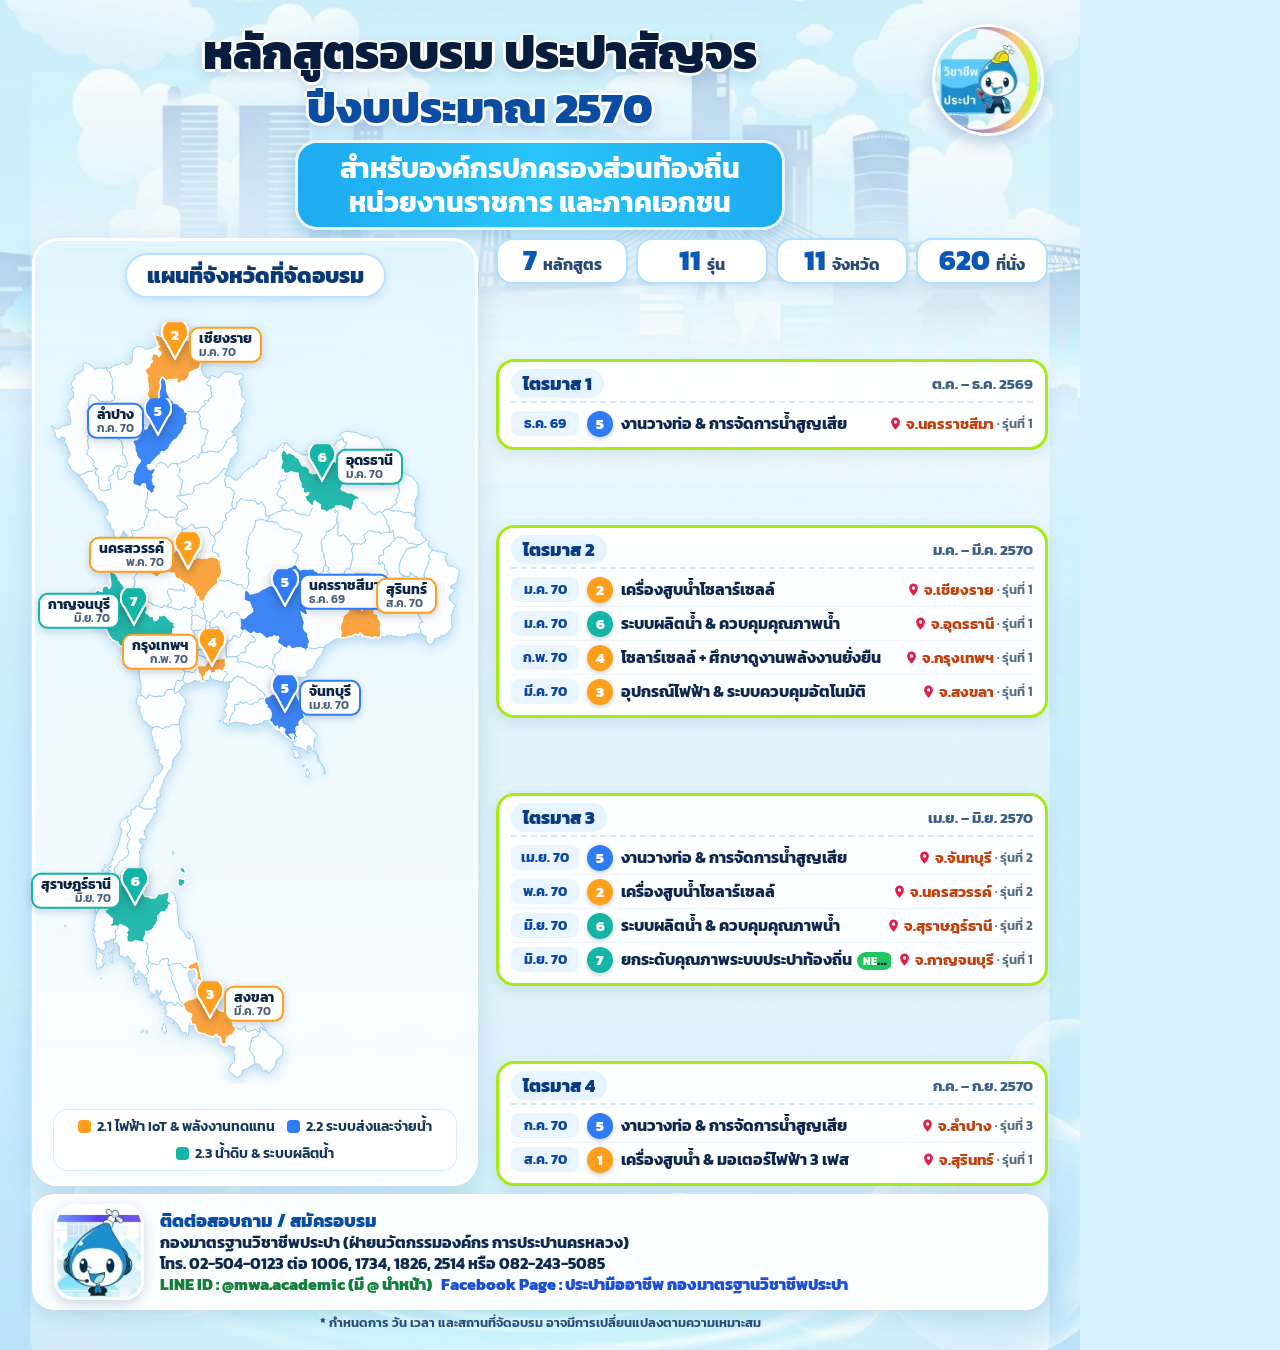
==== html/00_overview_FY2570.html @ f23565f4 "feat: ระบบแก้ไขจังหวัดและสร้างโปสเตอร์ประปาสัญจร กปน. ปีงบประมาณ 2570" ====
<!doctype html><html lang="th"><head><meta charset="utf-8">
<style>@font-face{font-family:Kanit;font-weight:400;src:url('../assets/Kanit-Regular.ttf')}
@font-face{font-family:Kanit;font-weight:500;src:url('../assets/Kanit-Medium.ttf')}
@font-face{font-family:Kanit;font-weight:600;src:url('../assets/Kanit-SemiBold.ttf')}
@font-face{font-family:Kanit;font-weight:700;src:url('../assets/Kanit-Bold.ttf')}
@font-face{font-family:Kanit;font-weight:800;src:url('../assets/Kanit-ExtraBold.ttf')}</style><link rel="stylesheet" href="../poster.css"></head>
<body><div class="poster overview"><img class="bg" src="../assets/bg.jpg">

<header class="hd">
  <h1>หลักสูตรอบรม ประปาสัญจร<br><span>ปีงบประมาณ 2570</span></h1><img class="logo" src="../assets/logo.png">
</header>
<div class="banner"><div>สำหรับองค์กรปกครองส่วนท้องถิ่น</div><div>หน่วยงานราชการ และภาคเอกชน</div></div>
<section class="ov">
  <div class="mapcard glass">
    <div class="mapttl">แผนที่จังหวัดที่จัดอบรม</div>
    <div class="map" style="width:430px;height:760px"><svg class="map-svg" width="430" height="760" viewBox="0 0 430 760"><defs><filter id="sh" x="-10%" y="-10%" width="120%" height="120%"><feDropShadow dx="0" dy="4" stdDeviation="6" flood-color="#3a8fd0" flood-opacity=".35"/></filter></defs><g filter="url(#sh)"><path d="M47.0,39.9L48.2,39.7L49.3,40.3L51.2,42.0L52.9,42.5L53.4,44.2L54.4,45.4L55.7,45.1L57.9,44.1L59.9,44.1L62.2,44.3L64.4,44.2L66.1,43.3L66.3,45.0L66.9,46.0L68.0,47.0L69.6,48.0L70.0,49.7L70.3,50.7L71.1,51.8L71.1,52.8L72.3,54.0L72.7,55.1L72.4,56.2L72.3,57.7L72.2,58.8L72.0,60.1L72.5,61.0L72.6,62.3L72.8,64.0L72.8,65.0L72.2,67.2L71.8,68.3L72.1,69.3L73.1,70.1L74.7,72.5L75.0,73.9L74.5,75.6L73.4,76.6L71.7,77.0L70.3,77.5L69.4,77.7L67.6,77.2L66.5,77.1L65.6,78.4L64.6,78.1L63.4,77.6L61.8,77.4L60.2,77.5L59.3,77.2L58.6,76.3L57.7,75.1L56.5,74.1L55.7,72.6L54.7,71.6L53.7,71.3L52.8,70.6L51.8,70.7L50.7,71.3L50.3,72.6L49.9,73.6L48.7,74.5L49.3,76.4L48.2,78.9L48.6,80.9L48.8,82.1L48.3,84.5L46.9,87.5L47.5,89.9L48.5,90.3L48.6,91.3L48.2,92.4L48.1,93.9L48.1,94.8L48.2,96.0L47.7,97.0L48.0,98.0L48.5,99.2L48.6,100.9L48.4,101.9L49.2,103.3L50.5,104.9L51.7,105.4L52.7,106.1L52.9,107.0L52.0,107.3L51.0,107.4L50.8,108.4L50.3,109.3L48.0,111.3L47.7,112.3L48.1,113.3L48.2,114.7L47.3,117.5L48.0,118.6L48.2,119.7L48.2,120.8L47.9,121.7L48.8,123.4L49.0,124.6L48.0,125.6L47.2,127.6L46.9,128.7L47.4,130.5L48.8,132.0L50.3,132.8L51.7,134.5L53.0,136.1L53.9,136.7L54.7,137.9L54.0,139.0L53.8,140.0L53.4,141.3L54.2,142.7L54.9,143.7L57.6,144.8L55.0,145.4L53.9,146.0L52.9,147.0L50.9,147.3L49.1,147.3L47.9,147.7L42.6,150.3L41.1,151.1L39.0,151.2L31.4,145.6L30.6,144.3L30.5,143.1L30.0,142.1L28.8,141.1L28.3,139.8L27.2,138.7L27.3,135.5L29.0,132.3L30.3,131.4L30.5,130.4L30.0,129.3L29.2,127.6L28.3,126.5L27.9,125.2L27.4,123.4L27.3,122.4L24.5,118.3L24.0,117.2L25.2,115.7L25.2,114.7L24.3,113.6L21.8,112.6L20.2,115.3L18.6,115.5L17.5,114.7L16.5,113.7L15.8,112.6L15.5,111.4L15.5,110.2L15.4,109.1L14.1,107.2L13.0,104.9L12.2,103.2L11.2,102.2L12.3,101.8L13.7,103.6L14.6,104.7L16.3,104.6L18.6,104.6L20.5,103.7L24.0,101.5L24.9,101.2L27.5,101.3L29.9,100.6L30.9,98.0L30.6,95.9L30.0,93.9L29.8,92.1L29.8,90.9L29.6,90.0L29.0,88.2L29.1,86.4L28.4,85.3L27.2,84.4L26.1,83.3L26.4,82.2L27.5,81.5L28.5,80.0L28.8,78.0L29.4,77.1L32.4,74.8L33.5,73.3L33.7,69.3L33.5,68.4L33.2,67.5L31.4,66.0L31.3,65.0L32.4,64.9L33.2,63.8L32.1,61.9L31.8,60.7L31.3,59.2L32.9,56.7L34.6,55.3L35.3,54.0L34.9,52.8L34.8,51.8L34.9,50.9L36.3,50.2L40.2,48.5L41.3,47.4L42.3,46.8L43.4,46.1L43.0,43.3L43.0,42.4L43.6,39.1L45.0,38.2L46.3,39.7Z" fill="#ffffff" fill-opacity=".92" stroke="#8cc8ee" stroke-width=".8"/><path d="M105.4,485.0L107.2,484.6L108.4,485.0L109.6,484.9L111.8,485.1L112.8,484.5L113.9,484.1L115.3,483.3L116.7,483.0L116.3,484.5L116.4,485.7L117.1,487.8L117.3,488.8L116.3,489.2L115.3,489.0L114.2,489.2L113.6,492.0L113.4,492.9L110.4,497.4L110.3,498.4L108.9,499.3L107.4,500.7L106.5,502.5L106.1,504.9L105.1,506.0L104.0,506.3L103.9,507.4L105.2,507.7L104.3,508.9L103.8,510.3L105.6,512.0L106.2,513.2L106.2,514.1L105.6,515.3L104.6,515.4L103.5,516.0L102.9,514.9L101.8,514.2L100.4,514.7L99.4,515.3L99.7,518.1L102.1,520.5L103.0,521.6L104.5,521.5L103.8,522.5L101.9,522.7L101.1,524.7L99.8,526.9L99.4,528.1L99.5,529.5L100.0,530.4L100.8,532.1L99.9,533.2L100.1,536.1L100.1,540.0L100.2,541.2L99.2,542.5L99.1,543.9L97.5,544.1L96.2,544.8L95.2,545.4L94.2,545.9L93.5,546.9L92.3,547.0L90.1,547.3L88.8,547.4L87.7,547.1L86.5,547.2L84.7,548.2L83.6,548.6L82.5,549.3L81.4,549.3L81.0,551.4L79.6,553.5L78.5,552.2L76.9,551.2L75.5,550.7L75.4,549.7L75.1,548.7L74.7,547.6L74.4,546.6L74.0,545.3L74.3,544.2L75.2,543.2L76.1,542.3L77.1,541.9L78.2,540.6L78.6,539.1L79.1,538.2L80.0,537.4L80.7,536.5L81.7,536.1L82.8,536.3L84.0,534.7L84.8,533.7L86.4,533.1L87.5,532.1L87.8,530.9L88.5,529.9L88.9,527.9L87.5,525.0L86.9,523.9L86.7,522.9L87.0,521.8L87.7,520.8L87.7,519.4L87.9,518.5L88.7,517.5L89.5,516.1L89.5,515.2L89.3,514.2L88.3,513.5L87.4,512.5L87.2,510.3L87.6,508.9L88.5,507.9L89.5,507.4L90.3,506.3L89.9,505.3L90.2,504.4L90.7,503.3L90.3,502.3L90.1,501.2L89.1,500.3L88.5,499.4L87.6,498.7L87.4,497.7L88.2,495.9L87.3,494.9L86.0,493.6L86.6,492.5L87.8,492.3L88.7,492.6L90.5,491.8L91.5,489.9L91.1,488.1L91.0,487.0L91.3,485.9L92.0,485.0L93.1,485.2L94.2,485.6L95.1,485.0L95.5,483.5L96.5,482.2L98.5,481.2L99.2,482.3L100.2,483.0L103.1,484.4L104.0,484.8L105.0,485.0Z" fill="#ffffff" fill-opacity=".92" stroke="#8cc8ee" stroke-width=".8"/><path d="M158.0,637.4L156.7,637.6L155.4,637.9L153.3,638.9L150.9,639.7L149.1,640.6L147.5,644.3L146.5,644.0L144.1,643.5L143.0,642.6L142.0,642.0L141.9,641.1L141.2,640.1L139.9,639.6L132.7,640.1L131.5,640.6L128.9,641.5L127.9,639.7L128.0,638.8L128.3,637.1L128.7,636.0L128.3,635.0L126.9,634.9L125.1,634.9L124.0,635.1L122.4,635.1L121.5,636.0L120.5,637.2L119.7,638.3L118.8,639.2L118.5,640.3L117.1,640.8L115.8,640.3L114.8,639.9L112.5,640.0L111.5,639.8L110.7,638.8L108.6,637.2L108.1,636.2L108.9,634.9L108.3,632.9L107.3,631.9L106.2,629.9L106.4,628.9L106.6,627.9L106.3,626.5L106.9,625.2L107.6,624.2L107.7,620.9L107.5,619.5L105.8,618.2L105.0,617.1L104.1,615.8L103.8,614.7L104.6,612.5L105.3,611.5L106.0,610.4L106.0,609.3L105.8,607.5L106.7,607.3L107.8,608.0L109.0,607.4L110.1,606.7L111.6,606.1L113.0,604.7L114.0,604.0L114.0,603.0L114.2,602.0L116.0,600.6L116.2,599.7L117.3,598.0L117.9,596.3L117.7,595.3L117.9,593.6L117.8,592.6L118.0,591.6L119.0,591.4L120.7,588.4L121.7,587.9L122.6,588.6L123.6,588.0L124.6,588.0L125.7,587.5L126.2,586.5L126.1,585.6L127.2,585.4L128.0,584.4L128.4,583.1L128.6,582.1L128.7,581.2L129.6,581.4L130.6,581.0L130.6,580.0L130.7,578.9L130.3,577.9L129.2,577.8L128.6,576.8L128.3,575.1L128.6,574.1L128.9,573.2L128.9,570.6L128.9,569.6L129.9,568.1L131.2,567.8L133.9,569.0L133.9,570.0L135.1,572.4L135.6,575.9L135.8,576.9L136.7,578.1L137.2,579.5L137.2,581.9L137.8,583.2L137.3,584.5L137.2,586.1L137.8,590.0L138.2,592.3L139.1,602.1L139.5,603.8L140.4,605.1L143.2,606.8L143.8,608.4L144.9,610.6L145.7,611.8L146.0,612.8L147.7,614.0L148.9,614.9L150.3,614.3L149.9,612.8L149.8,610.8L149.3,609.0L147.6,608.4L148.6,607.9L150.0,609.0L151.4,610.6L152.0,611.7L154.5,618.3L156.1,628.3L158.0,637.4Z" fill="#ffffff" fill-opacity=".92" stroke="#8cc8ee" stroke-width=".8"/><path d="M63.4,639.2L64.4,639.3L64.0,640.6L62.4,641.2L62.3,643.7L60.6,642.8L59.7,642.8L59.3,643.9L59.1,645.1L58.0,646.1L56.9,644.9L56.6,641.6L56.0,640.4L56.8,639.2L55.5,638.1L55.9,637.0L55.8,635.7L56.4,634.7L56.6,633.6L56.3,632.6L56.3,630.8L56.8,629.3L57.0,627.8L57.0,626.7L56.6,624.7L57.7,624.8L59.0,625.7L59.7,628.8L61.1,628.7L62.7,630.2L64.0,629.5L64.3,631.0L63.4,633.0L63.4,634.3L62.5,635.3L62.3,636.6L62.5,637.6L62.9,638.5Z" fill="#ffffff" fill-opacity=".92" stroke="#8cc8ee" stroke-width=".8"/><path d="M69.1,628.5L71.6,630.3L72.8,632.6L72.9,638.1L72.4,639.2L71.2,638.4L70.8,637.4L70.7,636.2L70.5,635.0L71.4,634.0L71.0,632.7L70.1,632.5L69.2,630.7L68.7,628.9ZM73.3,629.2L71.7,629.2L71.0,628.0L72.1,627.8L72.4,626.2L73.5,624.7L74.1,625.7L73.3,629.2ZM57.2,587.1L56.1,590.0L55.2,589.0L55.1,588.0L55.3,586.9L55.3,585.5L55.2,584.0L56.5,583.4L57.5,584.0L58.1,584.9L57.9,586.0L57.2,587.1ZM57.2,581.7L56.2,582.0L55.3,582.0L54.6,580.7L55.0,576.6L56.2,575.8L57.3,576.5L58.4,577.9L58.6,578.9L58.6,580.0L57.6,581.1ZM67.8,573.5L67.6,574.4L67.6,575.6L67.0,576.6L66.8,577.5L67.2,579.6L66.5,580.6L67.6,583.9L67.7,584.9L66.6,585.3L65.6,585.8L65.1,587.0L65.4,588.0L65.2,589.0L66.9,589.9L69.3,591.5L70.4,593.4L71.9,594.0L72.6,595.1L72.4,596.6L72.5,598.0L71.6,599.2L71.0,600.2L70.1,600.6L71.4,602.7L73.5,602.6L74.6,602.2L75.8,602.1L77.2,602.4L77.8,604.0L77.4,605.3L76.4,606.0L75.5,606.2L75.3,607.6L75.5,610.4L76.0,611.4L75.9,612.3L75.4,613.3L75.3,614.3L75.0,615.7L73.3,614.6L72.2,615.4L70.7,615.8L69.4,616.7L67.9,617.6L67.0,617.6L66.0,617.4L64.7,617.9L63.5,618.9L65.1,619.5L65.2,621.3L65.5,623.4L64.7,625.5L63.7,626.8L62.7,626.0L62.0,627.4L60.3,625.0L59.1,624.5L58.1,623.6L57.2,623.4L56.4,622.2L56.4,620.0L55.7,618.5L54.7,613.8L52.6,607.4L52.5,606.3L53.1,605.0L53.4,606.4L54.9,608.4L55.2,607.3L54.1,606.2L53.6,605.3L53.9,603.8L54.5,602.0L54.5,600.4L53.7,598.4L53.8,597.2L54.9,596.3L55.4,592.5L55.6,591.4L56.7,589.7L57.2,587.7L58.1,586.3L58.7,585.1L60.1,585.2L60.4,584.0L62.0,582.1L60.5,582.7L59.6,582.9L59.0,581.2L60.8,580.6L61.0,578.6L59.6,576.7L58.9,575.5L58.6,574.3L58.6,573.3L59.9,573.6L61.0,572.4L60.1,571.9L60.5,570.3L61.3,568.8L61.6,567.9L61.9,566.4L62.9,566.2L63.9,565.8L66.2,567.9L67.9,568.4L68.9,569.1L69.1,571.3L68.5,572.6L67.8,573.5ZM36.7,564.1L34.9,563.4L35.1,562.4L36.3,562.6L36.7,564.1ZM37.8,561.4L36.7,561.5L35.4,561.5L35.5,560.6L36.5,560.0L37.6,560.3L37.8,561.4Z" fill="#ffffff" fill-opacity=".92" stroke="#8cc8ee" stroke-width=".8"/><path d="M63.3,546.8L62.3,548.2L61.7,547.1L62.5,545.7L63.0,544.7L63.3,546.1ZM87.4,498.7L88.3,499.3L89.1,500.3L90.1,501.2L90.3,502.3L90.7,503.3L90.2,504.4L89.9,505.3L90.3,506.3L89.5,507.4L88.5,507.9L87.7,508.8L87.2,510.0L87.2,511.9L87.8,513.0L88.9,513.6L89.3,514.8L89.6,515.8L89.2,516.7L88.4,518.2L87.7,519.4L87.9,520.4L87.3,521.3L86.7,522.9L86.9,523.9L87.5,525.0L88.9,527.0L88.5,529.9L87.8,530.9L87.5,532.1L86.6,533.0L85.6,533.2L84.7,533.8L83.2,536.0L82.0,536.2L80.8,536.4L80.0,537.4L79.1,538.2L78.6,539.1L78.3,540.3L77.5,541.2L76.6,542.1L75.5,542.9L74.5,543.9L74.0,545.0L74.4,546.6L74.7,547.6L75.1,548.7L75.4,549.7L75.4,550.6L76.4,551.0L78.5,552.2L79.6,553.5L79.7,554.5L80.5,555.5L80.8,556.5L79.7,557.3L77.8,559.5L76.9,560.3L76.1,561.2L76.2,562.5L75.2,562.4L75.1,563.6L75.2,564.5L76.0,565.5L74.3,566.1L73.1,566.4L72.1,565.7L69.8,566.1L68.5,567.3L67.9,568.4L66.2,567.9L64.6,566.3L63.6,565.8L62.6,566.3L62.3,564.7L62.7,563.8L63.7,562.0L64.6,557.6L65.3,556.2L66.7,557.2L68.3,555.9L68.8,554.8L67.4,554.8L66.7,553.9L65.6,553.3L66.9,551.8L67.9,551.0L67.0,549.2L68.0,548.8L67.0,547.8L68.1,548.0L69.5,548.2L70.0,547.3L70.6,546.4L69.3,546.1L68.2,546.1L67.8,544.9L68.9,544.2L70.1,543.6L71.0,542.2L71.4,541.3L70.2,542.7L69.3,542.9L68.0,541.6L69.2,539.8L70.3,539.8L71.6,538.7L70.9,537.6L71.9,536.3L73.4,536.0L73.4,535.0L72.3,534.7L72.4,533.7L74.6,529.9L76.7,525.2L77.8,523.0L78.2,521.8L78.4,520.7L78.5,519.6L78.7,518.6L79.5,516.7L79.5,515.7L80.5,512.6L81.0,510.0L81.6,508.1L81.7,507.1L81.0,503.9L79.7,502.5L80.0,499.7L80.5,498.6L82.7,495.7L83.6,494.8L85.1,494.6L86.0,493.6L87.1,494.5L88.1,495.5L87.6,497.3L87.3,498.4Z" fill="#ffffff" fill-opacity=".92" stroke="#8cc8ee" stroke-width=".8"/><path d="M97.7,660.6L95.7,660.6L94.8,659.4L93.5,656.5L93.4,654.2L93.0,652.7L95.2,653.8L95.7,655.9L96.2,657.7L96.9,659.4L97.7,660.6ZM97.7,654.7L96.5,654.5L95.7,653.6L94.1,651.3L95.3,650.7L97.1,651.0L98.1,651.6L98.2,653.3L98.1,654.2ZM87.7,618.5L88.6,618.1L90.9,618.2L91.9,618.4L93.4,618.0L94.3,617.1L95.4,616.6L98.1,617.0L100.6,618.0L101.9,618.1L102.9,617.9L105.0,617.1L105.6,618.0L106.9,619.0L107.6,620.1L107.6,624.2L106.9,625.1L106.5,626.2L106.4,627.3L106.6,628.5L106.1,629.4L107.0,631.6L108.0,632.5L108.8,634.3L108.6,635.7L108.6,637.2L109.0,638.4L108.3,640.0L106.5,641.8L106.7,642.8L107.3,643.8L107.5,644.8L108.7,646.9L108.5,647.8L107.3,649.8L104.7,651.7L103.3,650.6L102.1,650.2L101.4,649.2L100.4,648.5L99.5,647.9L98.4,646.1L98.0,647.8L97.5,649.2L96.5,649.9L94.7,649.5L93.6,648.3L93.3,645.0L92.7,643.7L94.7,642.0L95.1,640.5L95.4,639.0L94.4,639.1L93.3,639.2L92.3,637.6L91.2,637.0L90.0,635.5L90.2,634.4L88.9,633.1L88.1,631.9L87.0,632.2L86.5,633.3L85.0,633.9L83.6,634.0L83.0,632.5L81.9,631.9L80.9,633.2L80.4,632.0L79.5,630.9L79.4,629.9L79.5,627.4L79.5,625.1L79.4,623.5L78.5,621.5L77.8,622.9L77.3,619.3L76.1,619.0L74.6,620.0L73.5,620.1L73.6,616.9L74.6,615.8L75.5,614.9L75.3,613.8L75.9,612.3L76.0,611.4L75.5,610.4L75.3,607.6L75.4,606.3L76.4,606.0L77.4,605.3L77.8,604.0L77.8,602.8L78.9,602.5L79.5,600.8L80.5,600.3L81.8,601.5L84.4,601.9L85.4,603.0L86.5,603.5L87.9,604.8L88.4,605.9L87.0,607.3L86.3,608.2L86.6,609.3L87.4,610.4L87.2,611.8L86.6,613.3L86.9,614.3L86.9,615.4L87.1,617.1L87.4,618.1Z" fill="#ffffff" fill-opacity=".92" stroke="#8cc8ee" stroke-width=".8"/><path d="M147.5,644.3L149.1,644.6L150.2,645.5L148.8,647.8L148.2,649.5L148.8,653.7L149.6,656.1L150.0,658.0L150.8,659.2L152.0,660.3L154.0,665.0L154.9,666.5L156.1,667.5L157.1,667.7L158.4,667.7L159.4,668.0L159.8,669.1L158.8,670.3L158.0,672.0L156.0,673.0L155.2,674.1L154.0,674.6L153.0,674.7L150.7,675.5L149.7,675.7L148.8,675.7L145.0,677.9L142.7,680.2L140.0,676.8L139.4,675.9L138.8,674.3L138.2,672.5L138.5,671.6L138.4,670.2L137.7,669.2L136.9,668.1L136.5,666.7L135.6,665.7L134.1,661.2L134.0,660.3L132.8,659.1L132.7,658.1L132.7,657.1L131.3,655.0L131.2,654.0L131.2,653.0L132.0,652.1L132.4,651.1L131.2,649.6L130.8,647.4L130.5,646.4L128.6,641.9L130.8,641.2L131.8,640.3L139.2,639.2L140.9,639.9L141.8,640.9L142.0,641.8L143.0,642.6L144.1,643.5L146.5,644.0L147.5,644.3Z" fill="#ffffff" fill-opacity=".92" stroke="#8cc8ee" stroke-width=".8"/><path d="M104.1,706.3L102.6,708.2L101.5,708.4L100.5,708.1L101.1,707.1L102.5,706.3L103.7,706.2ZM124.7,710.2L123.8,709.6L123.2,707.4L121.5,705.9L122.2,704.6L122.7,703.4L122.6,702.4L123.6,701.4L123.8,700.0L124.0,699.1L125.4,701.3L125.4,703.8L126.2,705.7L126.6,707.1L126.4,708.4L125.2,708.8L124.9,710.0ZM132.5,678.4L132.7,679.4L134.7,681.2L135.8,681.0L136.8,679.3L137.0,678.3L138.1,678.3L139.3,680.0L140.6,681.3L141.8,682.0L143.4,681.6L144.3,682.6L144.6,683.9L144.6,684.8L145.4,686.2L146.3,687.2L147.1,688.3L148.3,688.7L149.3,689.1L150.2,689.4L151.6,690.5L151.7,691.4L151.5,692.6L151.1,693.5L150.7,694.7L151.1,696.7L151.5,697.7L151.2,699.5L149.7,699.8L149.2,700.8L149.2,701.9L148.8,704.0L149.3,706.0L149.1,707.2L148.3,708.1L148.4,709.4L148.3,711.1L147.8,712.2L146.5,711.1L146.2,709.2L145.7,708.0L144.7,708.6L144.3,709.7L142.6,708.3L141.2,706.7L140.9,705.6L139.7,705.2L139.8,704.1L139.3,702.5L138.1,701.8L137.6,700.3L135.8,698.7L134.6,696.8L133.0,696.4L131.8,694.5L126.9,692.2L125.7,691.0L125.7,689.0L125.9,688.1L126.9,688.0L126.7,686.8L125.5,686.2L125.5,685.2L125.7,684.1L126.2,681.8L127.2,680.7L128.8,678.5L129.9,678.4L131.0,678.0L132.0,677.6ZM107.2,709.5L106.1,709.3L105.4,706.8L107.4,706.7L108.0,708.2L107.5,709.4ZM134.6,699.5L133.4,699.4L134.1,698.1L134.6,699.5ZM122.3,680.6L120.9,680.4L119.9,679.7L119.4,678.8L120.7,679.2L121.9,680.0ZM60.7,655.2L60.5,654.3L61.5,654.2L60.7,655.2ZM91.0,642.6L91.6,643.6L91.5,644.5L89.3,642.7L89.4,641.8L90.9,642.2ZM25.3,601.9L25.4,603.3L24.7,602.1L25.2,600.9L25.3,601.9ZM56.6,575.0L55.8,573.9L57.8,570.8L57.9,572.3L57.2,573.3L56.6,575.0ZM65.5,540.5L65.7,541.5L65.9,542.5L65.2,544.1L64.3,543.3L64.2,542.3L64.7,541.3L64.7,540.4ZM133.7,527.3L134.0,528.2L133.9,529.2L133.3,530.2L132.4,530.1L132.8,528.5L132.6,527.1L133.7,527.3ZM264.8,441.2L263.7,442.2L263.7,443.2L262.8,442.1L261.8,442.1L262.8,441.2L264.4,441.1ZM180.7,396.2L180.9,397.4L180.1,398.3L178.8,396.9L180.0,396.2Z" fill="#ffffff" fill-opacity=".92" stroke="#8cc8ee" stroke-width=".8"/><path d="M113.9,672.2L112.5,672.9L111.4,674.5L110.5,672.1L110.9,670.9L111.9,671.4L113.9,672.2ZM128.3,635.0L128.7,636.0L128.3,637.1L128.1,638.5L127.9,639.7L128.2,641.3L130.5,646.4L130.8,647.4L131.0,649.1L132.2,650.5L132.3,651.5L131.4,652.3L131.2,653.8L131.3,655.0L132.6,656.9L132.7,658.1L132.8,659.1L133.9,660.2L134.1,661.2L135.4,665.0L135.9,666.0L136.6,667.5L137.7,669.2L138.4,670.2L138.6,671.4L138.2,672.3L138.6,673.4L139.4,675.9L140.0,676.8L142.7,680.2L143.4,681.6L142.0,682.0L140.6,681.3L139.3,680.0L138.1,678.3L137.2,678.1L136.8,679.3L136.2,680.5L135.1,681.3L133.4,680.3L132.5,678.9L132.5,678.0L131.0,678.0L129.9,678.4L128.6,678.3L127.5,678.2L126.6,678.7L125.3,678.6L125.0,676.2L123.3,677.2L122.2,677.9L120.7,676.9L119.4,674.9L118.5,672.5L118.8,671.4L119.8,670.8L120.7,669.3L121.4,667.5L121.6,665.8L119.9,668.6L119.0,669.6L117.8,669.1L117.8,666.1L116.4,666.1L116.1,667.1L116.2,669.7L115.1,670.7L113.9,670.2L112.9,669.5L111.3,669.1L110.0,667.8L108.5,665.5L109.0,663.4L108.9,661.1L108.3,660.0L106.9,659.3L107.1,658.2L107.1,657.0L106.7,655.8L106.4,653.5L105.2,653.7L104.2,653.1L104.6,651.8L106.7,650.3L108.5,647.8L108.7,646.9L107.6,645.1L107.4,643.9L106.9,643.0L106.4,642.0L107.4,640.9L108.8,639.1L108.8,637.8L110.1,637.9L110.9,639.1L112.0,639.9L114.5,639.9L115.8,640.3L116.8,640.8L118.2,640.6L118.6,639.7L119.2,638.7L120.0,637.6L121.2,636.6L121.7,635.5L123.6,635.2L124.9,634.9L126.1,635.0L127.6,634.8Z" fill="#ffffff" fill-opacity=".92" stroke="#8cc8ee" stroke-width=".8"/><path d="M207.2,707.6L208.8,706.9L211.2,706.5L212.6,706.6L213.8,706.1L215.0,705.4L216.0,705.4L216.8,706.6L217.4,707.5L218.8,707.8L219.9,707.3L220.5,708.4L219.6,709.3L218.4,710.9L217.5,712.2L215.1,713.1L214.2,713.3L212.2,714.0L210.3,722.0L210.3,723.3L210.0,724.3L209.2,725.4L209.8,727.0L211.5,728.4L212.2,729.4L212.4,730.7L213.6,731.7L214.3,732.7L214.2,736.1L214.5,737.3L214.8,738.2L214.7,739.9L209.7,742.8L207.9,744.0L206.0,744.9L204.1,745.3L202.6,746.1L202.0,748.4L201.8,749.5L201.4,750.5L200.0,752.1L197.7,753.6L196.4,754.0L195.0,752.3L194.2,751.1L193.3,750.0L192.2,749.2L190.8,749.2L189.4,747.4L188.7,746.4L188.8,745.2L191.1,740.4L192.9,739.7L194.2,738.4L194.3,737.5L194.6,735.8L194.7,733.0L195.0,731.0L194.6,730.0L193.7,729.3L193.0,727.4L194.3,726.2L194.8,724.6L194.7,723.5L193.7,722.6L191.5,723.1L189.1,721.5L188.1,721.8L186.8,723.2L185.9,723.4L183.9,722.9L182.6,723.0L181.6,722.2L181.6,720.7L182.9,720.3L184.1,720.2L185.6,719.5L186.4,718.2L186.3,716.1L186.4,714.9L186.5,713.9L187.0,712.9L189.1,711.9L191.3,711.4L193.4,708.7L194.1,707.7L195.0,706.4L195.5,705.2L195.3,703.1L196.3,703.6L197.5,704.6L198.5,705.0L199.8,705.2L201.1,705.2L202.4,704.5L203.3,703.6L204.4,701.7L205.4,703.7L205.3,704.6L205.6,705.6L206.3,707.0Z" fill="#ffffff" fill-opacity=".92" stroke="#8cc8ee" stroke-width=".8"/><path d="M119.2,32.7L118.2,31.8L118.1,30.8L117.1,30.1L115.6,30.0L114.4,29.7L113.2,30.3L112.1,32.4L111.3,33.4L110.9,34.4L111.1,35.4L112.1,36.3L112.4,37.2L111.5,38.2L110.6,39.3L110.0,40.3L109.6,42.2L109.0,43.2L108.1,43.3L107.2,44.2L105.8,45.2L104.9,46.2L105.0,47.3L105.5,48.6L106.5,48.9L107.0,50.3L107.8,51.4L107.6,52.4L106.5,53.7L107.1,54.7L107.4,55.8L107.3,56.8L108.0,58.9L108.3,60.3L107.9,61.3L108.8,65.1L108.7,66.3L107.9,67.2L107.2,69.5L108.0,72.7L110.4,75.7L111.1,76.8L111.6,79.0L110.5,79.8L110.5,81.1L110.4,83.4L109.6,84.4L108.5,85.1L107.9,86.2L108.9,86.3L109.1,87.6L109.4,88.7L109.8,89.7L109.9,90.8L109.2,92.1L108.4,94.3L108.2,95.2L108.7,96.2L107.9,97.4L108.9,98.3L109.3,99.2L108.9,100.3L108.0,101.2L107.9,102.3L106.5,102.2L104.8,100.8L102.8,99.6L102.6,98.6L103.2,97.6L102.9,96.7L101.9,96.0L101.1,95.0L101.1,94.0L100.1,93.9L99.0,93.9L97.7,94.9L96.1,95.2L94.5,96.3L93.5,95.8L92.5,95.7L90.9,98.8L89.9,100.0L88.6,101.9L83.8,105.0L81.8,106.6L80.9,107.1L78.0,107.7L77.6,108.6L77.4,109.8L76.8,110.9L77.3,112.0L76.4,113.7L78.0,114.9L81.2,116.7L81.8,117.6L82.0,120.3L82.6,121.3L83.0,124.5L83.0,125.5L82.3,129.4L82.5,130.4L84.1,130.9L85.3,132.8L85.8,134.2L86.1,135.3L86.6,136.8L87.2,137.8L87.2,140.3L86.9,141.4L86.9,142.4L85.8,143.2L84.7,143.6L83.8,143.8L82.4,142.9L80.5,142.0L77.7,141.8L76.6,142.3L75.4,142.7L74.7,143.6L74.7,144.7L73.3,145.9L72.7,146.9L73.0,148.0L73.5,149.0L73.5,149.9L72.9,151.0L71.4,151.3L70.4,151.7L69.6,152.6L69.1,154.0L68.9,155.4L69.1,156.6L70.2,157.8L70.7,159.0L70.5,160.0L69.9,161.3L70.5,162.2L70.8,163.3L70.7,165.0L69.4,165.7L67.6,166.2L66.1,166.3L64.2,167.2L63.2,167.3L62.2,166.6L61.3,166.1L59.8,165.2L59.2,164.1L59.5,163.1L59.0,161.0L58.2,159.9L59.0,159.0L59.0,158.1L58.6,155.5L58.7,154.3L57.9,151.4L56.8,150.8L55.8,151.0L55.5,150.0L55.4,148.0L55.7,146.9L56.8,146.0L57.6,144.8L54.9,143.7L54.2,142.7L53.4,141.3L53.4,140.4L53.8,139.4L54.7,138.3L54.4,137.2L53.3,136.4L51.9,134.7L50.4,133.0L48.8,132.0L47.8,131.1L47.0,129.6L46.9,128.4L47.4,126.4L48.3,125.4L49.0,124.0L48.2,122.5L48.1,121.0L48.2,119.7L48.0,118.6L47.3,117.7L47.9,115.3L48.5,114.2L47.9,113.1L47.7,112.0L50.1,109.6L50.8,108.4L51.0,107.4L52.0,107.3L52.9,107.0L52.7,106.1L51.7,105.4L50.7,105.1L49.2,103.3L48.4,102.2L48.6,100.9L48.5,99.2L48.0,98.0L47.7,97.0L48.2,96.0L48.1,94.8L48.1,93.9L48.1,92.8L48.4,91.9L48.7,90.8L47.7,90.3L47.0,88.4L48.3,84.5L48.7,82.9L48.8,81.7L48.2,79.7L49.2,76.9L48.6,75.0L49.7,73.8L50.3,72.6L50.4,71.6L51.6,70.8L52.8,70.6L53.7,71.3L54.7,71.6L55.6,72.5L56.2,73.8L57.2,74.6L58.4,76.0L59.2,77.1L60.2,77.5L61.8,77.4L63.4,77.6L64.6,78.1L65.6,78.4L66.1,77.4L67.6,77.2L69.0,77.6L70.0,77.6L71.0,77.2L72.5,76.9L74.1,76.2L74.8,74.8L74.8,72.7L73.5,70.5L72.1,69.3L71.8,68.3L72.2,67.2L72.8,65.0L72.8,64.0L72.8,63.1L72.6,61.8L72.5,60.8L71.9,59.6L72.3,58.5L72.3,56.8L72.6,55.4L72.5,54.3L71.4,53.3L71.1,51.8L70.4,50.9L70.0,49.7L69.9,48.4L68.4,47.3L67.4,46.5L66.5,45.4L66.2,43.9L67.2,43.6L69.0,44.8L70.7,43.6L71.8,43.4L73.0,42.1L74.3,41.3L78.7,40.7L79.6,40.4L82.5,38.2L84.0,38.9L85.3,39.9L86.2,41.3L88.8,39.9L90.7,39.2L92.0,37.5L92.4,36.2L92.3,35.3L92.1,34.3L91.9,33.1L92.5,32.0L92.3,30.4L92.8,26.4L93.7,24.7L95.6,23.4L97.7,22.5L99.7,22.2L100.7,22.3L102.7,22.9L105.5,24.8L106.5,25.3L107.8,25.1L113.7,23.3L115.3,22.0L116.5,21.1L117.8,21.5L119.2,22.0L119.5,22.9L118.3,23.8L117.0,24.2L116.8,25.3L118.1,26.3L119.1,27.2L120.5,27.5L120.8,29.7L120.5,30.7L119.6,32.4Z" fill="#ffffff" fill-opacity=".92" stroke="#8cc8ee" stroke-width=".8"/><path d="M107.4,102.7L107.3,103.8L106.4,104.7L105.3,104.6L104.1,105.0L103.4,105.9L102.9,106.8L101.3,108.9L100.1,110.7L99.9,111.7L99.2,113.3L98.1,113.9L97.3,115.0L96.3,115.6L95.3,116.0L93.6,116.4L92.7,117.2L93.0,118.3L93.2,119.2L94.0,120.3L94.2,121.6L94.8,122.6L95.0,123.8L94.9,125.0L95.1,126.6L95.6,127.7L96.2,128.7L96.6,129.7L96.5,131.6L97.3,132.6L97.4,133.5L98.5,134.1L99.6,135.1L100.6,136.4L99.8,137.4L100.2,138.6L98.9,138.7L97.9,138.8L97.8,140.5L97.5,141.4L97.0,142.4L96.0,143.2L95.9,144.4L95.1,145.4L94.8,147.9L94.4,148.9L93.4,149.2L90.9,147.8L89.6,147.5L88.6,147.4L87.4,147.8L86.6,148.9L86.5,149.9L86.3,150.9L85.6,152.6L83.5,154.5L80.8,155.5L79.4,155.6L78.2,155.4L77.8,151.5L77.3,149.9L77.5,148.3L77.2,147.0L79.0,145.9L79.4,144.7L77.7,141.8L79.7,141.7L82.4,142.9L83.5,143.6L84.4,143.7L85.8,143.2L86.8,142.5L86.9,141.4L87.1,140.4L87.6,138.6L86.9,137.4L86.4,136.1L86.0,134.9L85.3,132.8L84.9,131.4L83.4,131.1L82.3,129.5L83.0,125.5L83.0,124.5L82.9,122.2L82.2,121.0L81.9,118.2L81.6,117.1L78.0,114.9L76.8,114.5L77.3,112.6L77.0,111.5L77.0,110.3L77.6,109.2L77.2,108.1L80.9,107.1L81.8,106.6L83.8,105.0L88.3,102.7L89.9,100.0L90.3,99.1L92.2,96.1L93.3,95.6L94.2,96.4L95.4,95.5L97.0,95.2L98.3,94.2L100.1,93.9L101.1,94.0L101.1,95.0L101.9,96.0L102.9,96.7L103.2,97.6L102.6,98.6L102.8,99.6L104.0,100.4L106.2,102.0L107.2,102.5Z" fill="#ffffff" fill-opacity=".92" stroke="#8cc8ee" stroke-width=".8"/><path d="M184.7,48.0L189.1,48.0L190.5,48.1L191.5,48.5L193.7,49.8L195.1,50.3L196.5,50.4L197.9,50.3L199.0,49.9L200.1,49.3L201.4,49.4L202.5,50.2L202.9,51.3L203.0,52.6L202.7,54.0L202.1,55.1L200.9,55.4L199.8,56.1L199.1,57.9L198.8,60.0L199.1,61.5L200.3,61.9L200.7,62.8L201.7,67.6L201.5,70.5L201.6,71.7L202.5,73.1L204.7,75.0L206.0,76.4L206.4,77.9L204.3,79.9L203.5,82.3L201.8,84.4L201.4,85.3L201.3,86.3L201.6,89.3L200.6,91.8L200.7,93.5L201.9,94.6L201.9,96.2L199.9,98.3L198.6,98.8L198.2,100.8L197.3,102.0L194.2,103.7L193.5,105.4L192.1,106.8L191.8,107.8L192.9,109.6L194.0,110.7L190.6,113.6L188.7,114.7L186.4,116.8L185.8,117.8L185.9,119.2L184.7,120.2L185.1,121.3L184.0,122.4L183.5,123.3L182.9,124.5L181.0,126.1L179.0,127.8L177.5,128.1L176.5,128.0L175.5,128.1L174.5,127.7L173.4,127.6L172.1,127.5L169.9,126.9L168.9,127.4L168.0,128.0L166.8,128.0L165.4,128.6L163.8,128.6L162.8,128.9L161.1,123.4L162.0,122.3L163.2,121.9L164.1,120.1L164.4,118.3L164.9,117.0L165.9,115.5L165.6,114.5L165.6,112.7L166.0,111.8L167.6,108.9L167.8,107.9L167.8,106.8L167.5,105.7L166.2,105.4L165.2,104.6L163.8,104.6L162.8,104.5L161.8,104.9L160.8,101.7L160.2,100.7L160.4,98.5L161.1,97.5L159.9,97.0L159.3,95.9L159.2,94.9L159.6,93.9L160.5,92.8L160.0,91.8L159.3,90.7L159.2,89.8L158.3,88.8L158.9,87.0L161.8,82.2L163.7,81.9L165.3,81.0L165.8,80.0L164.5,79.2L164.2,77.2L165.1,76.3L166.2,76.4L167.7,77.1L168.7,77.6L168.5,76.3L168.4,75.4L168.9,74.4L170.2,73.9L171.2,73.4L172.2,72.4L171.6,71.2L171.4,70.2L171.3,68.9L171.1,68.0L170.6,66.9L170.9,64.4L171.1,63.0L170.1,62.1L169.0,61.3L167.8,61.7L166.7,60.8L166.3,59.3L168.0,57.6L168.7,56.2L169.6,55.2L169.9,54.0L170.0,52.4L171.0,51.6L172.3,51.6L176.3,53.1L177.5,54.0L178.7,53.9L180.9,51.9L182.9,49.5L183.5,48.5L184.4,48.0Z" fill="#ffffff" fill-opacity=".92" stroke="#8cc8ee" stroke-width=".8"/><path d="M168.2,54.0L169.4,53.3L170.2,54.4L169.3,55.3L168.4,57.0L166.7,58.6L166.4,60.1L167.1,61.3L168.2,61.8L169.2,61.3L170.4,62.1L171.0,63.6L170.4,66.3L170.8,67.4L171.2,68.3L171.2,69.6L171.5,70.6L171.6,71.6L171.9,72.7L170.9,73.6L169.7,74.1L168.5,75.0L168.3,76.0L169.3,77.2L168.3,77.5L166.9,76.6L165.8,76.3L164.9,76.3L163.8,78.5L165.0,79.3L165.8,80.2L164.5,81.6L162.6,81.8L158.9,87.0L158.5,88.3L153.0,87.9L151.7,88.1L150.6,87.9L149.5,87.5L147.9,87.9L145.9,87.9L144.9,87.9L144.7,86.9L144.6,85.8L143.4,84.5L142.5,83.9L140.1,82.6L139.0,81.4L138.5,80.2L137.3,79.6L136.3,79.5L135.3,79.1L134.2,79.2L133.3,78.7L133.2,77.6L132.4,76.4L131.4,76.2L130.4,75.6L130.0,74.7L129.7,73.6L128.2,70.8L127.9,69.8L127.5,68.9L127.0,67.7L126.7,66.6L126.5,64.1L126.9,62.9L126.4,61.6L126.3,60.3L125.8,58.5L125.8,57.3L126.7,57.1L128.0,56.3L136.7,54.6L137.3,55.6L136.8,57.6L136.8,58.8L137.9,59.5L138.8,59.4L141.4,57.3L142.7,56.9L144.1,57.1L145.1,57.3L145.3,56.3L147.7,55.2L148.0,53.7L148.7,52.8L148.8,51.7L149.4,50.8L149.3,49.8L149.9,48.5L151.6,47.1L153.6,46.8L154.6,46.5L155.5,45.6L157.2,45.3L158.1,44.8L160.0,42.7L161.2,43.6L161.5,46.1L162.2,47.6L163.2,48.8L163.7,50.3L163.9,51.8L165.3,53.0L166.8,53.6L168.2,54.0Z" fill="#ffffff" fill-opacity=".92" stroke="#8cc8ee" stroke-width=".8"/><path d="M151.7,88.1L153.0,87.9L158.5,88.3L158.3,89.3L159.3,90.0L159.3,91.1L160.4,91.9L160.2,93.1L159.4,94.2L159.2,95.2L159.4,96.5L160.6,97.1L160.6,98.0L160.2,100.1L160.7,101.4L161.2,104.4L162.4,104.6L163.6,104.6L164.8,104.5L165.8,105.3L167.0,105.4L167.7,106.4L167.8,107.5L167.6,108.9L166.6,111.2L165.7,112.0L165.5,113.9L165.9,114.9L165.5,116.1L164.5,118.0L164.2,119.4L163.6,121.2L162.6,122.0L161.4,122.6L162.0,128.0L160.8,129.1L159.3,130.3L159.0,131.7L158.9,132.9L158.3,134.2L157.4,134.1L156.5,132.9L155.7,131.9L154.6,131.5L153.3,131.8L152.3,132.9L151.1,134.1L149.4,135.1L148.2,136.2L144.9,137.6L144.0,137.7L142.5,137.8L141.2,138.0L140.7,138.9L139.6,139.8L138.4,140.3L137.4,139.5L136.1,139.4L132.3,139.6L131.1,140.1L130.2,140.6L129.5,141.7L129.1,142.7L128.0,143.5L127.0,142.6L126.3,141.6L125.1,140.3L122.5,138.9L121.5,138.7L120.2,139.0L119.2,139.1L118.0,139.8L115.2,143.1L114.1,144.3L113.1,144.4L111.6,145.3L110.7,145.7L109.6,145.7L108.1,144.0L107.5,143.0L107.2,141.8L108.5,140.9L109.8,140.9L110.9,140.2L111.5,139.0L117.3,132.4L119.6,130.7L120.7,129.5L121.1,128.4L122.1,127.6L123.1,128.2L124.5,127.6L125.5,127.1L126.6,126.4L127.6,125.9L129.3,123.6L129.3,122.4L131.2,119.6L132.0,118.4L133.3,117.3L134.3,115.9L135.8,115.3L136.7,114.9L138.3,112.1L139.5,110.2L140.6,109.6L143.0,105.9L143.7,104.7L144.0,103.7L144.0,102.5L144.4,101.5L145.4,101.1L146.3,100.9L147.2,99.4L146.8,98.1L146.6,97.1L146.9,96.1L147.0,94.8L146.7,93.4L146.5,92.4L147.1,91.2L147.6,90.2L147.1,88.5L148.6,87.7L150.6,87.9L151.7,88.1Z" fill="#ffffff" fill-opacity=".92" stroke="#8cc8ee" stroke-width=".8"/><path d="M185.9,145.2L187.3,144.8L187.0,146.9L185.4,148.8L184.7,149.8L184.7,151.0L187.3,151.9L186.8,152.9L185.8,153.5L185.6,154.9L184.7,156.1L185.0,157.2L185.8,160.1L185.6,161.1L185.5,162.3L186.1,163.2L187.1,163.2L188.2,163.4L189.2,163.3L190.5,164.5L191.5,165.0L192.1,166.0L193.2,166.3L194.2,167.3L194.8,168.4L194.6,169.9L193.8,171.1L193.2,174.4L192.7,175.8L192.4,178.3L191.9,179.7L192.0,180.7L192.2,181.9L191.9,182.9L193.0,183.5L193.6,184.7L192.4,184.6L190.6,186.6L189.4,187.4L188.1,188.6L186.9,189.9L185.8,190.1L185.1,191.2L185.6,192.2L185.9,193.3L186.1,194.5L186.7,195.5L185.8,196.6L184.8,196.8L183.4,197.7L182.4,200.0L182.5,201.1L182.7,202.3L182.4,203.5L180.7,206.0L180.2,207.1L179.0,207.8L177.7,208.8L175.9,209.5L175.5,210.4L174.0,212.9L170.6,209.7L169.8,208.8L169.7,207.5L168.9,205.7L168.6,204.6L167.7,203.5L166.6,203.2L164.9,203.6L163.9,203.7L162.4,203.3L158.9,204.0L157.7,204.3L156.6,203.9L155.3,204.7L155.0,203.5L154.1,203.2L153.8,201.5L153.0,200.5L150.8,201.1L149.6,201.8L147.0,204.3L145.8,204.6L144.0,205.2L142.7,205.4L142.4,204.3L141.9,203.1L140.8,202.1L139.6,201.8L138.7,201.3L137.7,201.1L136.3,199.5L135.9,198.5L136.4,195.7L137.9,195.0L138.1,194.1L136.1,193.5L135.7,192.5L136.9,191.5L138.7,187.2L140.1,186.9L141.1,186.9L142.0,187.2L142.5,185.8L143.5,185.2L146.1,185.1L147.4,185.0L147.2,184.0L147.5,182.7L147.5,181.6L145.4,179.9L143.7,179.1L141.7,177.8L139.4,175.9L138.9,174.8L137.9,174.1L137.1,172.8L136.9,171.9L138.0,171.6L139.1,171.7L140.0,171.8L141.6,171.0L142.7,171.6L148.6,169.9L149.7,169.8L151.0,170.1L153.5,168.3L154.0,167.3L153.3,164.6L153.5,163.7L154.1,162.7L155.6,161.4L156.6,161.1L157.7,161.3L162.7,159.0L165.0,158.9L166.2,159.6L167.1,159.4L168.2,159.2L169.3,158.9L170.5,157.6L173.7,154.9L176.6,153.1L178.0,151.8L179.4,149.4L181.9,147.6L182.6,146.3L183.4,145.1L184.3,144.3L185.3,144.9Z" fill="#ffffff" fill-opacity=".92" stroke="#8cc8ee" stroke-width=".8"/><path d="M128.2,143.5L129.2,142.6L130.0,141.0L131.1,140.1L132.3,139.6L136.1,139.4L137.1,140.3L137.4,141.4L137.7,142.5L139.6,144.3L140.0,145.8L139.6,148.8L139.0,149.7L137.9,150.4L137.9,151.5L138.7,152.6L139.6,153.3L140.4,154.3L142.1,156.0L142.4,156.9L142.8,158.1L141.7,158.9L141.3,159.9L141.9,162.5L141.9,163.5L141.5,164.8L140.6,165.8L139.7,167.1L140.1,168.1L140.4,169.3L140.3,171.6L139.2,171.7L138.0,171.6L137.0,171.7L137.1,172.8L137.6,173.8L138.7,174.5L139.2,175.6L141.7,177.8L143.7,179.1L145.4,179.9L147.3,181.4L147.5,182.7L147.2,183.7L147.5,184.7L146.5,185.2L144.3,185.1L142.8,185.4L142.4,186.9L141.2,186.9L140.1,186.9L139.2,186.7L137.2,191.0L136.1,191.8L135.6,192.8L137.8,193.9L138.0,194.8L136.4,195.7L135.2,194.4L134.3,193.5L132.9,193.3L132.0,193.3L128.5,193.3L127.0,193.5L119.3,189.3L118.9,187.9L118.6,187.0L117.7,186.0L116.3,185.8L113.6,186.0L111.0,186.7L109.0,185.6L107.6,184.5L105.8,183.6L105.4,182.6L105.7,180.5L105.9,179.2L105.8,177.9L105.7,176.9L106.6,175.3L107.6,174.5L107.7,173.3L107.4,172.3L107.6,166.8L108.7,166.9L109.8,168.0L110.3,168.9L111.4,169.6L112.4,169.1L113.6,168.5L114.0,167.5L114.3,165.7L114.5,164.7L115.4,163.7L115.6,162.6L115.3,161.6L114.3,161.1L113.3,160.3L113.5,158.8L113.0,157.9L112.4,156.8L112.5,155.3L112.6,154.2L113.5,153.3L113.3,152.1L112.7,150.2L113.6,149.6L114.2,148.7L114.2,147.7L114.9,146.7L115.4,145.7L115.5,144.2L115.2,143.1L117.3,140.5L119.0,139.2L120.2,139.0L121.2,138.7L122.5,138.9L124.5,139.7L126.3,141.6L127.0,142.6L128.0,143.5Z" fill="#ffffff" fill-opacity=".92" stroke="#8cc8ee" stroke-width=".8"/><path d="M188.2,144.2L186.6,145.1L185.6,145.1L184.8,144.2L183.8,144.6L182.9,145.7L182.4,147.0L180.2,148.8L178.0,151.8L176.6,153.1L174.5,154.1L171.1,156.8L170.0,158.5L168.2,159.2L167.1,159.4L166.2,159.6L165.2,158.9L163.5,158.9L158.4,160.6L157.4,161.3L156.2,161.1L154.1,162.7L153.5,163.7L153.3,164.6L154.0,167.2L153.6,168.1L151.3,170.0L150.1,170.1L148.6,169.9L142.9,171.6L141.6,171.0L140.3,171.6L140.4,169.3L140.1,168.1L139.7,167.1L140.2,166.1L141.2,165.4L141.8,164.0L141.9,162.5L141.9,160.8L141.1,159.6L142.1,158.9L142.9,157.8L142.4,156.6L141.0,154.8L140.1,154.1L139.5,153.1L138.5,152.1L137.7,151.2L138.1,150.2L139.1,149.6L140.1,146.6L139.7,144.5L138.5,143.1L137.5,142.3L137.5,141.0L136.8,140.1L138.4,140.3L139.6,139.8L140.7,138.9L141.2,138.0L142.2,137.9L143.3,137.5L144.3,137.7L147.5,136.7L149.4,135.1L151.1,134.1L152.1,133.2L152.9,132.0L154.6,131.5L155.6,131.7L156.4,132.8L157.4,134.1L158.3,134.2L158.9,132.9L159.1,132.0L159.1,130.8L160.1,129.4L161.9,128.6L163.0,128.8L164.6,128.7L166.5,128.5L167.7,128.0L168.9,127.4L169.9,126.9L171.3,127.5L172.8,127.5L174.1,127.6L175.5,128.1L176.5,128.0L177.5,128.1L178.6,128.1L181.0,126.1L182.1,125.3L183.5,123.3L184.0,122.4L185.0,121.7L184.6,120.8L185.6,119.6L186.1,118.7L186.4,116.8L188.7,114.7L190.6,113.6L193.7,111.1L197.5,112.5L197.8,113.5L197.0,114.4L196.7,117.0L197.2,118.4L198.2,119.1L198.2,120.4L197.5,122.3L197.3,123.2L197.5,124.2L198.3,126.0L198.1,127.4L196.5,128.4L195.0,130.2L194.4,131.5L193.6,132.8L192.3,133.9L190.8,134.7L190.2,136.3L190.4,138.0L189.1,139.1L188.8,140.0L188.6,141.0L188.3,142.3L188.4,143.3L188.2,144.2Z" fill="#ffffff" fill-opacity=".92" stroke="#8cc8ee" stroke-width=".8"/><path d="M111.0,186.7L113.6,186.0L116.3,185.8L117.4,185.9L118.5,186.8L118.9,187.9L119.1,189.0L126.1,193.5L128.5,193.3L132.0,193.3L132.9,193.3L134.1,193.3L135.2,194.4L136.4,195.7L135.9,197.8L136.0,198.9L137.1,200.8L138.1,201.0L139.1,201.6L140.4,201.9L141.9,203.1L142.4,204.3L142.7,205.4L140.8,210.5L140.2,211.5L140.2,212.5L140.9,213.4L138.8,215.7L138.2,217.2L138.4,218.5L137.8,220.5L136.1,224.4L135.9,226.3L132.7,229.3L131.5,231.0L130.7,232.7L130.1,233.6L129.4,234.6L129.2,235.8L127.9,239.1L126.9,239.6L125.2,241.1L124.2,241.0L123.4,239.9L123.1,238.9L122.9,237.8L122.5,236.8L121.4,236.0L119.7,235.4L118.8,234.8L117.8,234.7L116.6,234.5L115.6,234.7L114.8,235.6L113.2,235.3L111.9,235.1L110.1,234.9L108.9,234.8L108.0,235.1L107.0,235.0L106.0,235.8L105.1,235.5L104.1,234.9L102.7,233.9L101.0,233.9L99.9,234.1L98.8,235.2L97.6,235.4L96.6,236.2L95.7,235.3L95.9,234.4L95.2,233.0L95.3,232.1L95.4,230.9L94.6,229.9L93.4,229.2L92.5,224.3L92.8,222.8L93.2,221.8L93.1,220.6L92.2,219.3L91.8,216.9L92.3,214.3L92.3,213.3L92.6,211.7L92.6,210.8L92.3,209.8L91.4,208.0L91.5,206.8L92.6,206.3L93.6,206.4L94.6,206.2L95.8,206.6L97.0,206.6L98.7,205.7L99.8,205.1L100.4,204.2L102.6,203.6L103.7,203.1L104.4,202.0L104.4,200.6L104.1,199.0L104.2,197.7L105.0,196.7L105.8,194.9L106.6,193.9L106.7,192.8L106.5,191.8L106.7,190.8L107.6,190.1L108.1,189.0L108.2,187.5L109.0,185.6L110.4,186.6Z" fill="#ffffff" fill-opacity=".92" stroke="#8cc8ee" stroke-width=".8"/><path d="M154.1,203.2L155.0,203.5L155.1,204.4L156.2,204.4L157.5,204.1L158.9,204.0L161.8,203.3L163.6,203.7L164.9,203.6L165.8,203.3L167.1,203.2L168.1,203.8L168.8,205.2L169.5,206.8L169.8,208.8L170.6,209.7L174.0,212.9L174.9,215.2L175.5,217.2L175.4,218.2L174.9,219.2L172.9,221.9L172.3,223.0L172.5,225.2L172.3,227.0L175.6,228.8L177.1,229.7L178.1,230.2L179.0,231.1L178.3,233.9L177.2,233.8L176.2,233.8L175.2,233.6L174.2,233.2L172.1,233.1L171.0,232.8L169.8,233.2L168.8,233.4L167.9,233.8L166.8,233.8L165.6,234.1L164.6,234.1L163.1,234.1L162.0,234.3L160.0,233.7L158.7,233.7L157.3,233.3L156.3,233.3L155.8,234.8L154.3,235.0L153.2,234.2L152.2,234.2L150.9,233.4L149.6,232.7L149.1,231.8L148.5,230.9L148.0,229.7L147.2,227.5L147.0,226.6L146.1,225.4L145.6,224.4L145.6,223.3L143.6,221.8L142.7,218.8L142.6,217.8L142.3,215.1L141.7,214.0L140.7,212.9L140.1,211.9L140.8,210.5L142.7,205.4L143.8,205.2L145.6,204.6L146.6,204.5L149.0,202.2L150.8,201.1L152.7,200.5L153.7,201.0L154.1,202.6Z" fill="#ffffff" fill-opacity=".92" stroke="#8cc8ee" stroke-width=".8"/><path d="M206.1,176.7L207.3,176.2L209.0,176.4L209.9,176.1L211.0,176.5L212.5,176.1L213.4,176.3L214.8,177.2L215.8,177.5L217.0,179.9L218.0,180.3L219.0,180.2L220.0,179.7L220.6,178.5L221.6,177.6L222.5,178.8L223.9,181.9L225.0,183.1L225.6,184.8L225.5,188.4L225.9,189.5L225.7,190.7L225.8,191.8L227.1,192.1L229.2,191.7L229.1,193.0L228.4,195.1L227.6,196.0L226.6,196.9L225.7,197.2L224.7,196.1L223.5,195.7L222.2,195.8L221.3,195.9L220.4,195.2L219.1,195.3L218.0,196.3L217.0,196.4L216.0,196.0L215.4,197.4L215.8,198.3L215.0,199.3L214.8,201.1L215.4,202.3L214.5,203.5L213.4,204.2L213.3,205.6L213.0,206.7L212.2,207.9L210.7,209.5L210.2,210.5L209.8,211.5L208.2,216.2L207.5,217.2L208.3,218.2L208.0,219.3L207.3,220.3L207.3,221.5L206.3,226.6L206.5,229.7L207.0,231.1L208.0,231.8L209.0,232.1L208.7,233.9L208.3,235.7L207.5,236.8L206.5,237.7L206.6,242.9L207.9,244.6L208.9,244.7L209.8,245.6L209.7,246.6L208.9,248.8L208.5,250.6L208.3,252.8L208.5,253.9L208.7,255.6L208.8,257.6L208.7,258.9L208.7,260.0L207.2,263.4L205.1,265.7L203.3,264.2L202.8,262.9L202.2,261.3L201.3,260.8L200.0,260.5L198.5,261.0L197.3,261.1L196.1,260.7L195.0,259.6L194.1,259.4L193.0,259.4L192.0,258.5L189.6,256.8L188.2,256.5L186.8,256.7L184.6,257.4L181.9,256.7L177.5,255.8L177.9,254.8L179.1,254.2L180.1,253.3L180.5,251.9L180.7,251.0L182.0,249.5L181.5,247.8L181.9,246.7L181.4,245.0L180.9,243.4L180.3,240.3L180.2,238.9L180.4,237.8L180.2,236.8L179.2,236.1L178.3,233.9L179.0,231.9L178.9,230.9L177.6,229.9L175.9,228.9L172.3,227.8L172.5,225.5L172.3,223.4L172.5,222.5L174.9,219.2L175.4,218.2L175.5,217.2L174.9,215.2L174.0,212.9L175.2,211.3L175.6,209.9L176.9,209.3L179.0,207.8L180.1,207.5L180.4,206.6L182.4,203.5L182.7,202.5L182.5,201.1L182.4,200.0L183.1,198.3L184.1,197.0L185.3,196.8L186.6,195.9L186.3,195.0L186.2,193.9L185.8,193.0L185.2,191.8L185.2,190.6L186.2,190.0L187.9,188.8L189.2,187.6L190.2,187.0L192.1,184.7L193.6,184.7L195.2,184.5L196.2,183.6L196.3,182.3L196.6,181.2L196.8,180.2L196.5,179.2L196.6,178.3L197.7,178.0L198.6,177.8L199.2,176.7L199.8,175.8L199.8,174.8L202.0,174.5L203.8,175.4L205.3,175.9Z" fill="#ffffff" fill-opacity=".92" stroke="#8cc8ee" stroke-width=".8"/><path d="M122.3,283.7L123.1,282.7L122.8,281.7L124.0,281.3L126.7,282.5L127.7,282.9L131.2,283.4L134.8,284.9L138.6,285.2L139.7,285.5L140.9,285.3L142.5,284.7L143.2,283.4L144.7,283.2L146.2,283.4L147.8,284.6L148.8,284.6L151.6,283.2L151.1,284.1L150.7,285.1L152.1,285.5L152.1,288.6L151.6,289.6L152.6,291.5L151.6,292.7L151.6,294.2L151.9,295.2L151.9,296.3L152.2,298.0L152.1,299.2L151.3,300.3L151.7,301.3L151.0,302.4L150.9,303.4L151.4,304.5L151.8,305.6L153.1,306.8L153.8,308.4L154.4,310.0L155.0,311.1L155.0,312.0L154.7,314.9L153.7,318.8L153.7,319.9L152.0,322.5L149.8,323.5L148.6,324.3L147.5,324.1L142.3,324.3L141.3,324.1L140.1,324.2L137.6,325.8L135.2,328.1L131.9,328.3L131.5,327.2L130.4,326.5L129.6,323.4L131.8,320.8L132.4,318.9L132.5,316.3L132.2,314.4L132.5,305.2L133.8,304.6L135.3,303.7L135.6,302.8L134.0,301.4L133.7,300.5L134.7,299.6L133.8,298.4L132.5,298.0L130.7,297.3L129.8,296.1L128.2,294.7L125.3,291.3L124.3,290.9L123.3,290.8L122.1,291.5L120.9,291.7L119.8,291.6L118.7,291.2L118.5,292.4L118.3,293.4L118.1,294.4L117.2,295.5L115.7,296.3L114.7,296.6L113.6,295.3L113.7,294.3L113.8,293.3L112.9,292.4L112.0,292.3L110.8,292.7L109.8,291.9L107.9,289.3L106.8,289.4L105.9,288.3L106.1,287.3L107.0,286.3L107.2,285.4L107.0,284.2L106.6,282.2L105.7,281.0L106.2,279.8L106.5,278.3L107.5,277.4L109.0,278.2L110.2,278.7L111.6,279.0L112.5,280.9L117.4,281.9L118.5,282.6L119.5,283.0L122.3,283.7Z" fill="#ffffff" fill-opacity=".92" stroke="#8cc8ee" stroke-width=".8"/><path d="M79.4,155.6L80.8,155.5L82.8,154.8L85.3,153.0L85.8,151.5L86.5,150.5L86.5,149.5L87.2,148.1L88.1,147.5L89.4,147.5L90.9,147.8L92.5,149.1L92.6,150.3L93.2,151.5L93.6,154.1L93.3,155.3L92.8,157.1L92.6,158.6L93.2,159.5L94.0,160.5L95.0,161.1L95.9,161.3L97.1,161.8L98.1,161.9L99.1,162.4L100.2,163.0L101.7,161.7L102.1,160.7L103.0,159.8L104.5,159.7L105.4,160.7L105.2,161.9L105.6,163.6L107.6,166.8L107.4,172.3L107.7,173.3L107.7,174.3L106.7,175.2L105.7,176.9L105.8,177.9L105.9,179.2L105.8,180.2L105.2,181.8L105.6,183.3L106.8,183.8L108.1,185.1L108.4,186.8L108.2,188.8L107.7,189.9L106.8,190.6L106.5,191.8L106.7,192.8L106.6,193.9L105.8,194.9L105.2,196.4L104.2,197.4L104.1,199.0L104.2,199.9L104.5,201.4L104.1,202.6L103.2,203.5L101.2,203.7L100.2,204.7L99.1,205.4L97.6,206.4L96.4,206.7L95.1,206.3L93.6,206.4L92.6,206.3L91.7,206.5L91.3,207.5L91.8,209.2L92.6,210.4L92.6,211.7L92.4,212.9L92.3,214.1L91.8,216.2L92.0,218.7L92.5,219.9L93.2,221.0L93.1,222.2L92.5,223.4L93.2,228.9L94.0,229.8L94.9,230.1L95.4,231.3L95.2,232.4L95.7,233.7L95.7,235.3L95.8,237.0L96.1,238.4L96.8,239.7L97.8,240.4L97.9,242.0L97.9,243.3L98.1,244.4L97.6,245.6L97.2,247.0L97.1,248.5L96.7,249.9L95.7,251.7L94.7,252.5L94.0,253.4L94.1,254.9L95.0,255.8L95.1,256.8L94.7,257.9L94.5,260.0L94.7,261.1L94.1,262.1L93.1,265.3L93.0,266.3L92.7,267.5L92.2,268.4L91.0,269.8L88.9,268.1L87.0,267.2L86.2,265.9L83.8,262.6L82.3,260.3L81.3,259.4L80.7,257.9L78.4,256.0L78.7,254.9L75.4,249.7L74.3,249.3L73.3,248.8L71.5,247.7L69.5,246.8L69.3,245.0L69.5,243.8L71.0,238.7L71.1,237.8L70.8,235.7L70.7,234.5L71.3,232.5L71.5,231.6L71.1,230.6L69.8,228.7L70.1,227.6L71.3,228.0L72.4,228.1L73.8,227.4L74.4,226.4L74.8,225.4L76.2,224.1L80.1,224.4L81.3,225.3L82.5,224.8L83.6,223.6L83.8,222.0L83.9,220.9L84.2,219.9L84.8,219.0L86.2,217.4L86.7,214.3L87.2,212.1L87.2,211.2L86.3,209.9L85.2,209.2L84.2,208.3L84.1,206.6L83.0,207.4L82.2,210.3L81.6,211.5L78.6,213.9L77.1,216.0L75.4,216.0L74.4,211.6L73.7,210.1L74.2,208.5L73.8,207.0L70.8,203.1L70.5,202.0L70.7,201.0L70.4,200.0L69.7,199.1L68.0,197.9L67.3,197.0L66.9,195.6L65.2,193.9L65.5,192.0L66.8,191.0L68.2,189.9L68.0,188.9L67.1,188.5L67.0,187.1L67.9,187.0L68.1,186.0L67.4,185.0L66.4,183.9L66.1,182.4L64.7,180.1L63.3,178.5L61.4,177.6L59.0,177.6L57.5,176.7L56.8,175.5L57.2,174.5L56.0,174.5L56.1,173.5L55.4,172.3L53.6,169.8L52.7,169.0L47.7,164.7L47.2,163.5L47.4,162.4L47.1,161.1L45.8,160.5L44.5,159.5L43.7,157.3L42.6,155.7L41.9,154.4L40.2,153.6L38.2,151.9L41.1,151.1L42.6,150.3L47.9,147.7L49.1,147.3L50.9,147.3L52.3,147.4L53.4,146.4L54.4,145.6L57.6,144.8L56.8,146.0L55.7,146.9L55.4,148.0L55.5,150.0L55.8,151.0L56.8,150.8L57.8,151.2L58.6,153.5L58.6,155.5L58.2,157.2L59.2,158.3L58.6,159.3L58.8,160.7L59.4,162.7L59.3,163.7L59.3,164.7L60.7,165.5L62.1,166.5L63.2,167.3L64.2,167.2L65.7,166.4L67.0,166.3L68.9,165.9L70.1,165.5L70.9,164.1L70.8,163.1L70.2,162.1L70.3,160.7L70.6,159.6L70.6,158.6L69.3,157.1L68.9,155.4L69.1,154.0L69.6,152.6L70.4,151.7L71.4,151.3L72.5,151.2L73.3,150.2L73.5,149.0L73.0,148.0L72.8,147.0L73.1,146.1L74.2,145.1L74.7,144.0L75.0,143.0L76.6,142.3L77.7,141.8L79.2,144.1L79.4,145.4L78.0,146.2L77.2,147.7L77.2,149.2L77.7,150.7L77.8,154.6L79.4,155.6Z" fill="#ffffff" fill-opacity=".92" stroke="#8cc8ee" stroke-width=".8"/><path d="M117.1,252.6L118.3,252.0L119.3,251.4L120.1,250.3L121.1,249.5L122.0,249.2L124.1,247.6L126.2,246.7L127.2,246.7L128.5,247.1L129.7,248.3L131.2,249.2L132.1,249.4L133.0,249.0L134.0,248.9L134.8,252.4L136.1,254.1L138.0,255.3L139.1,255.0L143.4,258.4L144.0,259.7L144.0,260.6L143.0,260.7L142.9,261.6L143.8,262.3L144.6,263.6L144.7,264.9L144.0,266.4L144.0,267.6L143.2,266.7L141.9,266.3L140.9,266.1L139.9,266.2L138.7,266.0L136.7,266.3L135.8,266.5L134.8,265.9L131.1,265.2L130.0,265.1L129.0,265.1L127.9,265.9L127.3,266.9L127.8,268.5L128.0,270.1L128.5,271.2L129.1,272.7L131.1,275.9L131.7,277.0L131.1,278.0L129.9,279.0L129.0,279.9L127.6,281.0L127.9,282.3L126.7,282.5L124.9,281.5L123.7,281.3L123.1,282.7L123.1,283.6L119.7,283.1L118.6,282.7L117.4,281.9L112.5,280.9L112.2,279.5L111.0,278.9L109.4,278.4L108.2,277.4L106.5,278.3L106.2,279.8L105.7,280.9L104.2,281.3L103.3,281.0L102.2,280.7L101.2,280.3L100.2,280.4L98.8,279.8L96.7,280.2L95.5,280.3L94.7,279.2L92.0,277.0L91.5,275.8L91.5,274.7L91.6,273.5L91.3,272.0L91.0,269.8L92.2,268.4L92.7,267.5L93.0,266.3L93.1,265.3L93.9,262.9L94.3,261.8L94.8,260.9L94.7,257.9L95.1,256.8L95.0,255.8L94.1,254.9L94.0,253.4L94.7,252.5L95.7,251.7L96.1,250.8L97.0,249.3L97.2,247.0L97.6,245.6L98.0,244.7L97.9,243.3L97.9,242.0L99.9,241.9L101.9,242.8L103.0,243.6L103.6,244.6L105.2,245.4L109.5,247.6L110.3,249.1L112.4,250.3L113.9,251.4L115.0,252.4L116.0,252.6L117.1,252.6Z" fill="#ffffff" fill-opacity=".92" stroke="#8cc8ee" stroke-width=".8"/><path d="M156.1,291.7L157.5,291.3L158.4,292.3L159.5,292.9L160.6,293.6L161.6,293.5L162.2,294.5L164.6,294.8L165.6,296.1L166.5,296.8L166.6,298.0L166.4,299.4L165.8,302.1L165.4,303.1L165.8,307.6L164.6,309.1L163.2,308.9L162.2,308.9L162.0,307.2L162.0,306.2L160.7,305.8L159.6,306.3L158.6,306.3L157.5,306.6L155.9,306.3L155.0,306.7L153.6,306.8L152.6,306.3L151.7,305.3L150.9,303.4L151.0,302.4L151.7,301.3L151.3,300.3L152.1,299.2L152.2,298.0L151.8,296.8L152.0,295.8L151.6,294.2L151.6,292.9L152.6,291.5L154.3,291.2L155.3,291.5Z" fill="#ffffff" fill-opacity=".92" stroke="#8cc8ee" stroke-width=".8"/><path d="M156.4,272.5L155.7,274.0L154.5,275.2L155.4,277.3L154.6,278.3L154.3,279.3L155.4,279.9L156.2,280.9L155.1,282.6L153.6,283.4L151.6,283.2L148.8,284.6L147.8,284.6L146.9,283.6L145.0,283.2L143.7,282.8L143.3,283.9L140.9,285.3L139.7,285.5L138.6,285.2L134.8,284.9L131.2,283.4L127.7,282.9L127.8,281.8L128.1,280.2L129.2,279.7L130.8,278.5L131.3,277.5L131.7,276.5L129.1,272.7L128.6,271.5L128.0,270.1L127.9,268.8L127.4,267.7L127.3,266.6L128.5,265.6L129.6,264.9L131.1,265.2L134.4,265.7L135.3,266.4L136.7,266.3L137.9,266.1L139.2,266.1L140.5,266.1L141.9,266.3L143.0,266.6L143.6,267.6L144.8,267.2L144.5,265.4L144.7,263.9L144.1,262.7L142.9,261.6L142.8,260.7L143.9,260.8L144.0,259.7L145.3,259.7L146.5,259.8L147.5,260.1L149.5,262.0L150.6,262.5L152.5,264.0L154.1,266.3L156.4,272.5Z" fill="#ffffff" fill-opacity=".92" stroke="#8cc8ee" stroke-width=".8"/><path d="M184.4,257.4L186.8,256.7L188.2,256.5L189.2,256.6L192.0,258.5L193.0,259.4L194.1,259.4L195.0,259.6L196.1,260.7L197.3,261.1L198.5,261.0L199.7,260.5L201.3,260.8L202.2,261.3L202.8,262.5L202.9,263.5L205.1,265.7L205.1,266.6L204.3,268.3L204.1,270.1L204.0,275.0L204.0,275.9L205.3,276.5L206.9,277.4L208.0,277.7L208.9,277.7L209.8,278.9L210.1,280.0L212.5,284.9L212.7,287.2L211.9,288.2L210.3,289.2L209.4,289.6L207.6,290.6L207.0,292.0L205.8,293.1L204.5,293.9L203.4,294.4L202.5,294.1L201.5,293.9L200.3,293.3L199.5,291.9L198.5,291.1L197.6,290.6L197.1,289.3L194.5,288.3L192.3,288.9L191.0,289.6L189.9,290.3L189.8,291.4L188.7,293.0L187.5,293.6L186.2,293.5L185.5,292.6L184.5,292.2L184.0,291.1L184.0,290.1L183.9,289.1L182.8,288.0L182.7,287.0L181.6,287.0L180.0,287.4L179.5,288.5L178.5,289.1L178.3,290.1L177.3,291.5L176.6,292.9L174.5,294.2L172.4,295.6L171.2,296.5L170.4,298.3L168.8,297.9L167.8,297.2L166.5,296.8L165.6,296.1L164.6,294.8L165.3,293.8L165.0,292.1L164.6,289.2L164.0,288.3L163.1,287.1L162.5,285.1L163.4,283.5L163.8,282.5L163.2,279.3L162.6,278.3L163.4,276.8L164.4,275.8L165.2,274.1L165.2,272.9L166.2,271.7L167.2,270.8L167.4,269.5L168.2,268.4L169.0,267.3L170.0,266.6L171.5,264.8L177.0,259.8L177.8,258.9L178.0,257.5L177.5,255.8L181.9,256.7L184.0,257.4Z" fill="#ffffff" fill-opacity=".92" stroke="#8cc8ee" stroke-width=".8"/><path d="M210.5,310.0L211.3,311.3L212.3,312.2L213.6,312.6L214.4,313.9L215.1,314.8L215.7,315.7L215.7,316.8L214.8,317.8L213.9,317.9L212.3,318.5L211.2,318.4L210.2,317.8L209.7,318.7L209.7,319.6L205.8,323.0L205.1,324.1L205.7,325.5L206.3,327.2L206.3,328.2L204.7,328.8L203.6,328.4L202.2,328.6L201.2,328.8L200.4,329.8L199.3,330.8L197.8,331.4L197.3,333.0L193.6,332.7L187.6,333.0L186.3,333.4L186.1,330.4L186.0,320.6L187.7,318.8L187.7,316.9L188.8,316.2L189.8,316.9L190.9,316.2L192.2,314.9L192.2,313.8L193.0,312.7L193.1,311.8L193.1,310.9L194.1,311.7L196.2,312.1L197.6,312.9L198.3,313.8L199.2,313.7L200.2,312.8L200.4,311.8L200.9,310.2L201.5,309.2L201.7,308.0L203.2,307.4L203.9,306.1L205.3,306.4L206.2,307.4L210.5,310.0Z" fill="#ffffff" fill-opacity=".92" stroke="#8cc8ee" stroke-width=".8"/><path d="M217.3,309.8L219.5,309.5L220.8,309.6L221.8,310.4L223.0,311.5L225.2,313.3L226.4,314.8L227.4,315.4L227.7,314.3L228.7,313.8L230.2,313.2L231.1,313.4L232.8,313.0L233.7,312.1L234.6,311.7L235.4,312.7L236.3,313.2L237.4,312.3L238.5,312.8L238.8,313.8L237.8,315.6L237.0,316.7L237.4,317.8L237.8,318.7L239.3,320.0L240.7,320.9L242.1,322.0L241.8,324.8L240.3,326.1L239.1,328.0L238.0,328.8L236.8,328.8L235.2,329.6L234.9,331.2L235.2,332.4L234.5,333.7L233.1,334.8L232.8,336.2L232.9,337.6L232.4,339.0L232.8,340.1L234.2,340.4L234.9,342.1L235.0,343.1L234.4,344.4L233.5,345.4L231.5,345.7L230.6,345.5L229.2,343.0L227.8,341.6L226.9,341.5L225.1,341.9L224.6,343.4L223.5,343.9L221.1,343.1L219.9,342.5L218.9,342.5L218.4,343.7L217.4,343.1L207.8,338.5L206.6,338.5L205.7,338.4L204.7,338.1L203.3,337.9L202.2,338.2L201.3,337.8L200.0,337.9L199.0,338.5L198.0,339.0L197.6,338.1L197.6,336.9L198.1,335.3L197.3,333.0L197.0,331.8L198.7,331.1L200.0,330.2L201.0,329.1L201.9,328.7L203.4,328.4L204.3,328.8L205.9,328.4L206.4,327.4L205.8,326.4L205.3,324.9L205.4,323.5L209.2,320.5L209.7,319.4L209.8,318.3L210.7,318.2L211.7,318.5L213.7,317.9L214.8,317.8L215.7,316.8L215.7,315.7L215.1,314.8L214.4,313.9L214.0,312.9L213.1,312.4L212.0,312.0L211.0,310.5L211.9,309.9L213.3,308.4L214.3,308.1L215.2,309.1L216.2,309.6L217.3,309.8Z" fill="#ffffff" fill-opacity=".92" stroke="#8cc8ee" stroke-width=".8"/><path d="M170.4,298.3L169.5,300.9L169.5,301.8L170.3,303.0L171.4,303.8L172.7,303.7L174.6,303.1L175.7,302.7L176.7,302.7L177.7,302.7L178.7,302.8L179.1,304.5L178.3,305.6L178.8,306.7L178.5,308.8L178.7,309.8L178.8,310.8L179.8,311.7L180.1,312.6L179.9,313.6L179.5,314.6L180.7,315.2L181.5,317.0L181.6,318.0L181.6,319.2L173.4,323.1L172.2,324.1L170.8,325.2L168.4,325.7L167.3,325.2L165.8,325.7L163.7,325.6L158.4,325.7L156.4,324.5L155.3,325.2L155.1,323.5L153.9,322.7L152.6,322.6L153.4,320.6L153.7,318.8L154.7,314.9L155.0,312.0L155.0,311.1L154.4,310.0L153.9,309.0L153.6,306.8L154.9,306.7L155.9,306.3L157.5,306.6L158.6,306.3L159.6,306.3L160.7,305.8L161.7,305.8L162.0,307.0L162.0,308.5L163.1,308.8L164.2,309.2L165.7,308.4L165.7,303.9L165.4,303.0L166.4,299.4L166.6,298.0L166.5,296.8L167.8,297.2L168.8,297.9L170.4,298.3Z" fill="#ffffff" fill-opacity=".92" stroke="#8cc8ee" stroke-width=".8"/><path d="M186.0,320.6L186.1,330.4L185.7,333.7L184.7,334.2L183.6,334.3L182.3,334.6L174.5,335.5L169.9,334.3L168.3,334.0L166.1,334.1L165.0,333.6L161.3,332.1L160.2,331.9L159.0,331.4L157.9,329.2L157.7,328.0L158.2,326.6L158.4,325.7L163.7,325.6L165.3,325.8L166.9,325.2L168.0,325.6L170.8,325.2L172.2,324.1L173.2,323.2L181.6,319.2L183.7,318.2L185.2,319.0L186.0,320.6Z" fill="#ffffff" fill-opacity=".92" stroke="#8cc8ee" stroke-width=".8"/><path d="M162.9,277.9L163.1,279.2L163.6,281.6L163.6,283.0L162.7,284.2L163.1,287.1L163.6,288.0L164.5,289.0L165.0,292.1L165.2,293.1L164.6,294.8L162.4,294.5L161.8,293.6L160.6,293.6L159.5,292.9L158.4,292.3L157.8,291.3L156.3,291.7L155.3,291.5L154.3,291.2L152.6,291.5L151.7,290.2L152.1,289.0L152.3,286.4L151.2,285.6L150.7,284.6L151.6,283.2L153.6,283.4L154.6,283.1L156.1,281.2L155.7,280.1L154.5,279.7L154.5,278.6L155.5,278.0L156.1,276.9L154.5,275.2L155.6,274.4L155.6,272.9L157.2,272.7L158.2,273.1L158.6,274.1L159.1,276.1L162.9,277.9Z" fill="#ffffff" fill-opacity=".92" stroke="#8cc8ee" stroke-width=".8"/><path d="M186.7,293.6L188.1,293.5L189.6,291.9L189.7,290.8L191.0,289.6L192.3,288.9L194.1,288.3L196.6,288.9L197.5,290.5L198.5,291.1L199.5,291.9L199.9,292.9L200.5,302.0L199.7,303.3L199.6,304.3L200.5,305.0L201.2,306.1L202.3,307.2L201.5,309.2L200.9,310.2L200.4,311.4L200.5,312.4L199.4,313.5L198.5,313.9L197.6,312.9L196.5,312.2L194.9,312.1L193.8,311.2L193.1,312.2L192.5,313.3L192.3,314.3L191.6,315.6L190.4,316.4L189.4,316.8L188.5,316.2L187.9,318.0L186.0,320.6L185.2,319.0L184.3,318.3L181.6,319.2L181.6,318.0L181.5,317.0L181.6,315.9L180.3,315.2L179.9,313.6L180.1,312.6L179.8,311.7L178.9,310.9L178.7,309.8L178.5,308.8L178.9,307.1L178.3,305.6L179.0,304.7L179.1,303.6L178.0,302.7L176.7,302.7L175.7,302.7L174.6,303.1L173.4,303.6L171.8,303.8L170.8,303.6L170.2,302.5L169.5,300.9L170.4,298.3L171.2,296.5L172.4,295.6L174.0,294.5L176.0,293.4L176.9,292.3L178.3,290.1L178.5,289.1L179.4,288.7L179.6,287.7L180.7,287.4L182.0,286.8L182.7,287.8L183.7,288.7L184.1,289.6L184.0,290.9L184.2,291.9L185.2,292.4L186.2,293.5Z" fill="#ffffff" fill-opacity=".92" stroke="#8cc8ee" stroke-width=".8"/><path d="M158.4,325.7L158.2,326.6L157.7,327.6L157.8,328.9L158.9,331.2L159.8,331.8L161.3,332.1L164.5,333.4L165.4,334.0L168.3,334.0L166.8,339.1L165.6,340.3L165.4,341.3L164.2,341.7L162.4,341.5L157.7,341.6L156.7,339.5L156.2,338.2L155.5,336.9L155.2,335.0L155.5,333.6L155.7,332.7L155.3,331.6L154.6,330.7L154.1,329.6L154.7,328.1L155.1,325.5L155.8,324.6L157.5,324.8Z" fill="#ffffff" fill-opacity=".92" stroke="#8cc8ee" stroke-width=".8"/><path d="M155.1,325.5L154.9,327.4L154.2,329.2L154.4,330.4L155.1,331.4L155.6,332.4L155.5,333.6L155.2,335.0L155.3,336.4L155.9,337.6L156.7,339.5L157.7,341.6L157.5,342.8L157.2,344.0L157.5,345.0L154.7,346.3L154.5,347.2L154.3,348.1L152.3,348.6L151.2,348.5L150.0,347.7L146.6,347.6L145.0,347.4L144.0,346.8L143.1,346.7L143.1,345.7L142.6,344.6L140.8,345.6L139.7,345.8L138.8,344.7L138.8,343.4L138.8,342.2L138.9,340.8L139.2,339.9L139.1,338.8L138.7,337.5L138.8,336.6L138.6,335.6L137.4,334.7L135.7,334.2L134.3,333.2L133.9,332.0L132.6,331.3L131.9,330.3L131.7,329.0L134.4,328.2L137.6,325.8L140.1,324.2L141.3,324.1L142.3,324.3L147.5,324.1L148.6,324.3L149.6,323.6L152.0,322.5L153.9,322.7L155.0,323.3L155.1,325.5Z" fill="#ffffff" fill-opacity=".92" stroke="#8cc8ee" stroke-width=".8"/><path d="M134.2,365.3L134.5,366.3L134.2,367.9L134.8,369.2L135.8,369.9L136.2,368.8L137.4,368.1L138.4,367.4L139.5,368.8L141.1,370.9L143.9,373.3L144.9,374.7L145.5,377.0L146.3,379.0L145.7,380.7L144.1,382.9L143.3,385.2L142.6,388.9L140.5,392.5L139.9,394.5L139.4,396.5L139.2,398.7L139.2,400.3L137.5,400.7L136.1,400.6L132.6,400.7L131.6,401.3L129.4,403.0L127.1,402.9L125.1,403.3L124.0,403.9L123.1,404.3L122.0,404.8L121.0,404.3L120.1,403.4L117.3,402.8L116.2,402.7L115.3,402.8L113.4,403.4L111.9,403.8L111.3,402.6L108.9,401.2L107.9,400.3L107.2,399.4L106.0,399.1L105.3,397.4L103.4,396.4L102.5,395.3L102.4,394.4L102.5,393.4L102.3,392.4L101.0,390.8L100.4,389.8L100.2,388.2L99.6,386.7L99.5,385.6L100.0,384.7L100.1,383.1L99.4,382.2L98.5,381.3L96.5,380.0L96.3,378.9L96.6,377.8L97.0,376.6L97.1,375.3L97.0,374.2L97.0,373.2L98.5,372.0L100.5,371.8L102.0,371.6L103.9,372.5L105.0,374.1L106.0,374.6L107.6,373.6L107.8,372.2L108.4,371.0L109.4,370.4L110.4,371.0L111.6,371.4L112.9,372.2L114.2,372.7L115.5,372.4L116.5,372.8L117.5,372.1L120.7,372.2L123.3,371.8L124.2,371.4L124.8,370.2L124.8,368.5L125.4,367.6L126.1,366.6L129.2,365.1L131.0,365.3L134.2,365.3Z" fill="#ffffff" fill-opacity=".92" stroke="#8cc8ee" stroke-width=".8"/><path d="M116.7,483.0L115.5,483.2L114.5,483.5L113.3,484.4L112.3,485.0L109.6,484.9L108.6,485.0L107.2,484.6L106.0,484.7L105.0,485.0L104.0,484.8L103.1,484.4L101.0,483.3L99.5,482.6L99.1,481.3L99.7,480.0L100.2,478.9L102.1,477.8L103.9,472.9L104.6,471.8L106.1,469.8L106.7,468.7L107.5,466.7L109.9,463.8L110.3,462.1L110.5,460.9L112.4,458.6L113.5,456.8L113.6,453.9L113.6,452.7L114.9,451.4L116.0,451.1L118.1,451.0L121.8,446.2L122.2,445.0L122.9,441.7L122.0,441.0L121.1,440.3L119.6,438.8L119.2,437.7L119.4,436.6L120.1,434.6L120.2,433.6L119.2,432.1L118.2,431.8L117.6,429.7L118.4,427.3L118.7,426.2L118.6,425.3L117.7,425.1L114.9,426.0L114.0,424.9L115.2,423.6L115.1,422.4L114.6,421.4L114.3,420.4L114.4,419.4L114.0,418.3L113.2,417.4L112.8,415.8L112.6,413.0L112.3,411.9L111.2,409.9L111.0,408.9L111.6,407.3L112.0,405.6L112.0,404.5L113.4,403.4L115.3,402.8L116.2,402.7L117.3,402.8L120.1,403.4L121.0,404.3L122.0,404.8L123.1,404.3L124.0,403.9L125.1,403.3L126.9,402.9L128.6,403.1L131.6,401.3L132.6,400.7L135.5,400.8L137.2,400.7L139.2,400.3L140.1,404.1L140.2,405.1L140.0,408.3L140.2,409.4L141.7,413.0L141.3,414.5L140.2,418.2L140.7,419.3L141.6,420.2L142.0,421.8L141.9,423.3L140.9,424.2L140.2,426.5L139.0,428.7L134.0,434.0L132.8,436.2L132.5,438.5L133.1,440.3L131.9,440.9L131.8,441.8L132.1,443.7L131.9,444.8L130.3,445.6L128.9,447.0L124.9,453.7L124.5,455.0L123.5,456.4L123.3,457.4L123.2,458.5L123.0,459.6L122.7,460.6L121.5,463.5L121.1,464.5L120.2,465.5L119.8,468.9L120.0,470.0L120.8,472.1L120.8,473.0L119.6,472.8L118.0,473.4L117.0,474.7L116.4,476.2L116.3,477.1L116.4,478.2L117.1,480.0L117.2,481.9L116.7,483.0Z" fill="#ffffff" fill-opacity=".92" stroke="#8cc8ee" stroke-width=".8"/><path d="M140.0,345.9L141.9,344.6L142.9,345.1L143.0,346.3L144.0,346.8L145.0,347.4L144.9,349.4L144.6,350.4L143.6,351.7L143.3,352.9L143.3,354.2L143.1,355.2L143.0,356.4L141.9,356.3L140.1,357.1L139.0,356.7L138.1,356.4L137.1,356.2L136.5,357.4L135.9,358.7L135.9,360.4L135.3,361.7L134.9,362.7L134.2,365.3L131.0,365.3L130.0,365.1L126.6,366.2L125.6,367.5L124.8,368.5L124.8,370.2L124.5,371.2L123.3,371.8L120.7,372.2L118.0,371.9L117.0,372.7L116.0,372.6L115.0,372.6L113.1,372.3L112.1,371.8L110.8,371.3L109.4,370.4L108.4,371.0L107.8,372.0L107.9,373.0L106.2,374.5L105.2,374.5L104.6,373.1L102.0,371.6L101.3,370.3L101.1,369.3L100.5,367.4L100.7,366.2L101.2,365.3L101.0,363.8L101.2,361.3L101.2,360.3L99.4,352.5L99.3,348.3L99.5,347.1L99.5,345.8L100.5,345.1L101.6,345.1L102.8,344.4L103.7,343.7L104.8,343.3L105.8,343.5L106.8,343.2L107.9,343.8L108.8,344.0L114.0,342.4L115.1,341.6L116.0,342.4L117.0,343.3L118.2,343.7L119.8,342.7L120.8,341.9L122.3,341.6L125.1,340.5L127.1,340.6L128.5,340.6L129.5,340.8L131.2,340.7L132.2,338.8L133.1,338.1L134.5,334.8L135.7,334.2L137.4,334.7L138.4,335.4L138.8,336.6L138.7,337.5L139.1,338.8L139.2,339.9L138.9,340.8L138.8,341.9L138.9,343.0L138.6,344.1L139.2,345.3Z" fill="#ffffff" fill-opacity=".92" stroke="#8cc8ee" stroke-width=".8"/><path d="M182.3,347.1L183.2,347.0L186.5,348.2L187.5,348.9L187.8,349.9L186.9,350.9L186.2,351.9L185.5,353.1L184.5,353.9L183.8,355.0L183.5,356.6L182.5,357.7L181.2,357.4L179.1,357.1L178.0,356.7L174.6,356.2L173.1,355.6L171.2,354.2L170.2,353.5L170.5,352.5L170.6,351.0L170.0,352.0L169.9,354.9L168.5,356.1L164.1,356.9L163.8,353.3L164.5,352.3L165.4,351.6L165.8,349.6L165.7,348.5L166.7,348.4L167.6,347.5L168.6,346.7L169.7,346.1L170.5,347.3L169.9,348.2L170.9,348.8L173.8,348.9L174.7,348.7L175.4,347.2L175.8,346.2L176.9,346.0L178.3,345.8L179.6,346.0L180.8,346.6L181.9,347.0Z" fill="#ffffff" fill-opacity=".92" stroke="#8cc8ee" stroke-width=".8"/><path d="M160.9,357.1L159.9,357.1L158.7,357.2L157.7,357.6L155.4,356.4L154.2,356.8L152.8,357.8L148.5,359.5L146.7,359.8L145.5,360.4L145.2,359.4L143.0,356.4L143.1,355.2L143.3,354.2L143.3,352.9L143.6,351.7L144.5,350.6L144.9,349.4L145.0,347.4L146.6,347.6L150.0,347.7L151.2,348.5L152.3,348.6L153.9,348.5L154.2,347.5L154.5,346.4L157.0,345.5L158.2,348.7L158.9,349.7L160.1,350.5L161.1,353.6L161.4,356.0L160.9,357.1Z" fill="#ffffff" fill-opacity=".92" stroke="#8cc8ee" stroke-width=".8"/><path d="M139.9,357.1L141.0,356.7L142.4,356.4L144.9,358.9L145.5,360.4L144.6,360.8L143.1,361.6L142.7,362.6L141.2,363.1L141.8,364.3L140.8,365.6L139.3,366.2L139.2,367.2L138.2,367.6L136.7,367.9L136.0,369.1L135.1,369.5L134.4,368.6L134.5,366.3L134.2,365.3L134.9,362.7L135.3,361.7L135.9,360.7L135.8,359.2L136.3,357.9L136.9,356.5L137.9,356.3L139.0,356.7Z" fill="#ffffff" fill-opacity=".92" stroke="#8cc8ee" stroke-width=".8"/><path d="M356.5,264.9L357.5,266.0L358.5,266.5L359.4,266.8L360.7,267.7L362.2,267.8L363.6,268.3L364.6,268.4L366.0,268.8L367.0,268.4L368.1,268.2L369.7,268.3L370.9,268.1L372.1,269.7L372.7,270.6L372.5,271.7L373.5,272.2L373.8,273.5L372.8,274.2L371.8,274.1L371.8,275.8L372.1,277.8L371.9,279.1L372.0,280.7L372.1,282.3L373.2,284.2L374.9,284.7L376.7,285.5L377.8,286.2L378.7,287.9L378.5,288.8L378.0,289.8L380.5,295.1L381.5,295.7L382.9,298.3L381.9,298.1L381.0,298.1L380.0,299.0L378.9,303.1L380.1,305.0L380.6,305.9L380.8,307.2L380.0,308.4L381.2,309.0L383.1,311.1L382.1,311.4L380.9,310.7L379.2,310.6L378.0,310.2L376.7,309.3L375.2,309.5L373.7,310.7L372.7,310.6L372.4,309.7L371.1,310.5L370.0,310.8L368.8,310.2L367.2,310.7L366.2,312.2L364.6,313.2L363.1,312.7L361.6,312.7L360.7,313.4L359.5,313.2L353.9,312.3L351.3,311.3L350.1,311.2L348.7,312.1L347.2,312.1L346.9,311.2L345.2,312.7L344.2,312.9L341.6,312.7L340.2,313.4L341.0,308.5L340.8,307.3L340.4,305.8L340.2,304.5L340.2,303.5L341.0,299.8L341.0,298.4L338.7,295.2L338.3,294.3L338.3,291.7L337.9,290.8L336.9,290.4L334.4,289.4L333.8,288.3L334.3,287.2L334.6,286.0L335.1,285.0L336.5,283.2L336.9,282.2L337.9,281.2L338.2,280.2L338.8,279.0L338.7,277.8L338.0,276.2L337.8,274.6L337.4,273.6L336.6,272.6L336.7,271.7L336.8,270.7L337.3,269.7L337.3,268.6L336.8,267.7L337.7,267.3L338.6,266.3L339.2,265.4L339.9,264.3L341.1,263.8L341.7,262.5L341.1,261.2L339.6,260.3L337.9,260.3L337.5,259.4L339.3,257.2L340.3,256.4L341.0,255.2L341.8,254.1L342.9,253.5L344.3,252.4L345.1,254.2L345.4,255.6L346.5,256.8L350.0,261.8L351.1,262.6L352.4,263.6L354.6,263.9L355.9,264.6Z" fill="#ffffff" fill-opacity=".92" stroke="#8cc8ee" stroke-width=".8"/><path d="M407.9,230.2L406.1,231.4L405.0,232.7L404.9,234.5L405.5,236.4L407.4,240.5L408.6,242.0L409.9,242.4L411.9,242.2L413.0,242.4L415.1,243.1L417.3,244.5L418.7,246.5L419.1,248.9L418.7,251.5L417.4,254.6L417.2,255.7L417.2,257.8L416.9,258.7L414.3,260.6L412.0,261.3L411.0,262.0L410.6,263.1L410.9,264.0L412.7,264.7L413.6,264.7L414.6,264.5L414.9,265.8L414.9,267.2L413.3,268.1L411.9,269.2L409.9,271.3L409.1,273.1L409.0,274.2L408.9,275.3L410.4,276.3L411.6,277.6L412.7,277.6L412.9,278.6L414.4,280.6L416.3,281.4L413.9,283.3L413.4,284.2L414.2,285.8L413.8,287.0L412.8,287.0L412.6,288.2L412.9,289.1L411.8,289.6L411.4,290.6L411.2,291.7L411.3,292.8L411.8,293.7L411.6,296.5L411.5,298.1L412.2,301.4L412.1,302.9L411.5,304.3L409.9,306.4L408.8,307.4L407.8,309.4L405.8,310.3L404.8,310.8L403.9,311.7L403.0,311.9L401.6,311.3L400.7,312.6L399.4,313.4L396.9,314.0L394.7,314.7L393.6,317.2L392.1,319.8L389.5,320.6L388.4,320.1L387.5,319.1L385.9,316.2L386.1,313.5L385.8,312.2L384.9,311.9L383.0,311.5L382.1,309.5L380.8,309.1L379.9,308.8L380.5,307.9L380.8,306.8L380.5,305.5L379.1,303.8L379.8,299.5L380.4,298.4L381.3,298.0L382.4,298.6L382.1,296.3L381.1,295.6L378.2,290.5L378.1,289.4L378.8,288.3L377.9,286.4L376.7,285.5L375.6,284.9L374.1,284.7L372.4,283.0L372.0,280.9L371.8,279.5L372.2,278.3L371.8,275.8L371.8,274.4L372.8,274.2L373.8,273.5L374.2,272.3L373.0,272.1L373.1,270.9L372.1,269.6L371.5,268.5L370.6,268.0L368.5,268.2L367.5,268.0L366.5,268.8L365.4,268.4L364.4,268.5L362.8,267.9L361.4,267.8L360.0,267.1L358.9,266.6L359.0,264.9L359.4,263.8L359.3,262.1L358.2,261.5L357.2,260.9L356.8,259.7L356.9,258.6L357.4,257.5L357.5,256.5L357.6,255.2L357.8,254.2L358.8,254.4L361.3,254.0L362.4,253.6L363.4,252.9L363.2,251.9L367.3,252.7L368.7,252.7L369.7,251.9L370.4,250.9L370.1,249.7L370.4,248.6L371.6,249.2L373.0,250.9L374.1,252.2L375.9,252.2L377.1,252.9L377.6,254.8L379.1,255.6L380.2,255.2L381.2,256.4L382.6,257.0L384.0,255.1L384.3,253.7L384.2,252.7L383.9,251.2L384.1,249.9L386.3,243.6L387.6,241.8L388.2,240.3L388.0,237.8L388.4,236.7L389.4,235.9L389.9,234.3L388.8,233.2L388.6,231.8L388.8,230.4L391.6,227.7L392.1,225.9L398.8,227.9L401.3,228.0L407.0,229.5L407.9,230.2Z" fill="#ffffff" fill-opacity=".92" stroke="#8cc8ee" stroke-width=".8"/><path d="M392.4,225.6L391.6,227.7L388.8,230.4L388.6,231.8L388.7,233.0L389.7,234.0L389.9,235.2L388.8,236.3L388.0,237.8L388.2,239.4L387.6,241.8L386.3,243.6L384.1,249.9L383.9,251.2L384.2,252.7L384.3,253.7L384.0,255.1L383.3,256.4L382.0,257.1L380.9,255.5L379.1,255.6L378.0,255.3L377.4,253.7L376.7,252.5L374.7,252.3L373.6,251.8L371.6,249.2L370.4,248.6L369.5,249.2L370.4,250.0L370.0,251.4L369.3,252.4L367.3,252.7L363.1,251.5L361.1,250.7L360.8,249.7L359.9,249.0L359.6,248.0L359.7,247.0L359.4,245.5L358.8,244.5L359.0,243.5L359.0,242.6L359.3,241.4L359.6,240.3L359.7,239.3L360.4,238.3L360.4,237.0L360.6,235.6L361.2,234.4L362.2,233.2L363.0,231.2L364.0,230.2L364.8,228.4L365.6,226.5L367.3,224.8L368.2,224.3L371.1,223.6L375.7,223.0L377.2,222.6L377.9,220.8L379.0,220.7L381.1,220.0L382.9,218.6L385.3,216.9L386.1,215.8L387.5,216.1L388.4,217.4L388.6,218.5L388.5,220.8L388.7,222.1L389.2,223.3L390.0,224.3L391.0,225.1L392.4,225.6Z" fill="#ffffff" fill-opacity=".92" stroke="#8cc8ee" stroke-width=".8"/><path d="M358.8,213.1L359.9,213.1L360.8,213.3L361.8,213.2L362.8,213.4L363.6,214.5L365.0,214.7L366.0,216.0L366.5,216.9L367.0,217.9L368.0,218.5L369.0,219.5L370.2,219.5L370.8,218.5L371.8,218.9L373.0,219.7L377.4,220.4L377.8,221.9L375.7,223.0L371.1,223.6L368.2,224.3L367.3,224.8L366.3,225.6L364.8,228.4L364.4,229.5L363.2,230.9L362.6,232.7L361.6,233.8L360.9,234.8L360.5,236.2L360.4,238.0L359.7,239.3L359.6,240.3L359.3,241.4L359.2,242.3L359.0,243.5L358.8,244.5L359.4,245.5L359.6,246.7L359.6,247.8L359.8,248.9L360.7,249.4L361.1,250.7L363.1,251.5L363.5,252.4L362.6,253.4L361.5,254.0L359.6,254.0L358.7,254.3L357.7,254.6L357.5,256.5L357.4,257.5L356.9,258.6L356.8,259.7L357.0,260.7L358.2,261.5L359.4,261.4L359.5,263.2L359.0,264.5L358.5,266.5L357.5,266.0L357.2,265.0L356.3,264.8L355.3,264.2L353.1,263.9L351.4,262.8L350.4,262.3L346.5,256.8L345.4,255.6L345.1,254.2L344.3,252.4L345.4,251.5L346.6,250.9L347.7,250.6L347.5,249.2L346.1,246.2L345.0,245.2L344.6,243.3L344.4,241.1L343.4,239.3L341.5,238.2L341.6,239.5L339.4,240.3L338.4,240.6L338.1,239.5L338.8,238.5L339.3,237.3L338.9,236.1L338.5,234.9L338.9,233.6L338.8,232.4L339.0,231.5L340.3,231.2L341.6,231.3L342.6,231.5L343.5,229.9L343.7,228.8L343.2,227.4L342.9,226.3L343.5,225.4L345.0,224.8L346.1,223.8L347.4,223.0L348.8,222.3L349.9,221.1L350.6,219.6L351.3,218.5L352.4,217.6L353.3,217.7L355.4,214.1L356.5,213.3L357.8,213.0L358.8,213.1Z" fill="#ffffff" fill-opacity=".92" stroke="#8cc8ee" stroke-width=".8"/><path d="M208.8,358.9L209.8,358.7L211.0,359.9L212.1,360.9L213.0,361.3L214.1,360.9L215.1,361.1L216.2,361.9L217.2,363.4L217.8,364.6L218.7,365.3L219.9,366.3L221.2,366.8L223.8,369.3L225.5,372.3L225.6,373.2L224.6,374.3L222.8,374.4L221.7,374.3L219.3,375.3L218.8,376.6L218.4,377.5L217.4,378.3L216.2,378.6L215.3,378.3L214.3,379.3L213.4,380.2L212.2,380.0L210.3,380.9L209.3,380.8L208.1,379.4L207.2,378.7L206.0,378.3L204.9,378.7L204.0,379.5L202.8,379.1L201.9,378.9L201.0,378.4L199.6,378.0L198.5,378.6L198.4,379.6L199.0,380.5L198.0,381.0L195.8,380.6L194.8,380.6L193.9,381.4L194.3,382.4L194.9,383.4L194.7,384.6L195.0,385.6L194.9,386.8L193.5,388.1L193.2,389.3L192.8,390.3L190.8,391.9L190.4,393.0L190.4,394.0L189.9,395.2L189.0,398.6L189.1,399.6L189.1,401.0L189.1,402.2L186.7,401.1L187.1,399.4L185.4,399.4L184.4,399.2L183.4,399.4L184.0,398.4L183.0,398.4L183.5,397.3L182.3,396.6L183.2,394.4L183.8,393.4L185.0,393.9L185.8,392.9L186.4,391.4L186.1,389.9L183.9,386.6L183.9,385.5L185.0,384.5L185.3,383.2L186.3,382.8L187.1,381.8L187.1,380.6L186.0,379.0L185.5,377.8L184.6,377.5L185.4,375.5L186.2,374.1L187.2,372.6L187.6,370.8L187.1,369.0L186.2,367.4L186.4,366.2L187.0,364.8L188.6,364.3L189.6,363.1L189.7,361.9L189.6,360.8L188.9,359.8L189.3,358.7L190.3,358.4L191.3,357.8L192.3,356.9L193.0,355.8L192.8,354.7L194.3,354.2L195.3,353.6L196.2,353.4L197.0,352.3L200.1,353.1L203.2,353.8L204.2,354.2L205.1,355.2L205.7,356.4L207.1,357.6L208.3,358.8Z" fill="#ffffff" fill-opacity=".92" stroke="#8cc8ee" stroke-width=".8"/><path d="M197.3,333.0L198.0,334.7L197.8,336.5L197.4,337.6L197.9,338.6L199.0,338.5L200.0,337.9L201.0,337.7L201.9,338.1L203.0,338.0L204.7,338.1L205.7,338.4L206.6,338.5L207.8,338.5L217.4,343.0L217.9,343.9L218.7,343.0L219.9,342.5L221.1,343.1L222.7,343.7L223.7,343.9L224.7,342.4L226.9,341.5L227.8,341.6L228.7,342.6L229.8,344.7L230.8,345.6L232.7,345.4L233.9,347.9L234.5,348.8L235.4,349.6L235.7,350.7L235.3,351.8L236.6,352.5L238.6,352.2L239.2,353.2L239.3,354.4L239.2,356.4L238.0,357.2L237.1,357.3L236.8,358.2L237.0,359.4L237.8,360.7L238.7,362.1L239.3,364.9L237.3,366.8L235.5,367.8L234.6,369.2L234.4,370.1L233.4,370.6L232.1,370.0L231.1,370.6L230.0,371.7L228.6,372.6L227.6,372.7L225.6,373.2L225.5,372.3L223.8,369.3L221.9,367.3L220.1,366.4L218.9,365.5L218.0,365.0L217.2,363.4L216.2,361.9L215.1,361.1L214.1,360.9L213.0,361.3L212.1,360.9L211.0,359.9L210.4,358.9L209.4,358.8L208.5,358.9L207.1,357.6L205.9,356.7L205.4,355.8L204.5,354.5L203.2,353.8L200.1,353.1L197.9,352.1L196.7,352.7L195.3,353.6L194.3,354.2L193.3,354.1L193.0,355.6L192.5,356.6L191.6,357.3L190.7,358.3L189.4,358.5L190.1,357.2L189.1,357.7L187.9,358.2L184.9,358.2L183.7,358.1L182.5,357.7L183.4,356.8L183.6,355.5L184.0,354.6L185.0,353.8L185.5,352.5L186.5,351.7L187.7,350.1L187.5,348.9L186.5,348.2L183.2,347.0L183.3,345.6L185.1,342.6L186.5,341.1L186.3,340.2L185.4,339.4L185.7,333.9L187.6,333.0L193.6,332.7L197.3,333.0Z" fill="#ffffff" fill-opacity=".92" stroke="#8cc8ee" stroke-width=".8"/><path d="M247.1,324.5L247.9,323.1L248.6,322.2L249.8,322.4L250.5,323.5L252.9,324.4L254.0,325.0L254.9,324.3L256.1,323.9L257.3,323.5L258.7,324.0L259.9,323.7L260.9,323.6L262.0,324.3L263.4,324.2L264.1,325.5L264.3,326.4L265.2,327.0L266.2,326.9L265.9,325.8L267.0,325.1L267.9,324.6L269.1,324.2L270.1,324.2L271.2,324.3L273.4,324.6L274.7,324.7L277.2,324.1L278.2,323.8L279.1,323.2L280.2,323.1L281.1,323.3L282.1,323.5L283.0,323.5L284.5,323.1L284.4,324.7L283.0,327.0L282.5,329.0L282.3,330.4L278.8,333.4L277.6,334.6L276.7,336.2L275.8,339.0L274.5,341.0L274.2,341.9L274.1,343.0L272.7,344.4L267.8,346.9L266.2,348.1L266.2,349.1L267.2,350.2L268.9,351.3L265.7,352.9L264.8,353.3L261.8,353.5L257.8,353.2L255.9,353.4L255.0,354.6L255.6,356.0L255.7,357.4L256.0,361.4L255.6,364.4L255.7,368.0L255.0,369.0L254.1,369.4L253.1,371.2L251.7,372.0L250.6,371.7L249.6,370.8L249.2,369.9L248.1,369.5L247.2,370.5L246.6,371.7L245.1,372.6L243.9,372.7L243.0,373.1L242.1,373.8L241.2,372.9L241.0,370.8L241.3,369.1L240.3,367.6L239.3,364.9L238.7,362.1L237.8,360.7L237.0,359.4L236.8,358.2L237.1,357.3L238.0,357.2L238.9,357.0L239.4,355.2L239.2,353.2L238.7,352.2L237.1,352.5L236.0,352.5L235.5,351.5L235.7,350.2L235.0,349.3L234.1,348.4L233.5,345.4L234.4,344.4L235.0,343.1L234.9,342.1L234.9,341.1L232.8,340.1L232.4,339.0L232.9,337.6L232.8,336.2L233.1,334.8L234.5,333.7L235.2,332.4L234.9,331.2L235.2,329.6L236.8,328.8L238.0,328.8L239.1,328.0L239.6,326.8L240.9,325.7L242.1,322.0L243.3,323.1L246.3,324.4Z" fill="#ffffff" fill-opacity=".92" stroke="#8cc8ee" stroke-width=".8"/><path d="M224.4,375.1L224.1,376.1L224.5,377.6L225.4,380.1L226.5,380.6L227.3,381.5L226.8,382.5L226.7,383.4L227.1,384.4L228.1,384.4L229.2,384.8L229.9,386.8L230.9,387.3L231.2,390.1L231.1,391.1L230.6,393.1L230.5,394.0L229.8,395.4L229.3,396.9L228.0,396.7L225.0,396.6L223.6,397.6L222.8,399.1L220.9,399.6L218.9,399.4L218.4,400.5L216.9,400.5L215.4,400.1L213.2,400.5L212.1,400.8L211.4,402.2L209.7,401.5L206.3,400.0L202.6,399.1L194.7,398.0L193.6,398.2L191.9,399.2L189.8,399.6L189.0,398.6L189.8,395.5L190.3,394.4L190.4,393.0L190.7,392.0L192.7,390.4L193.2,389.3L193.3,388.4L194.6,387.3L195.1,386.0L194.8,385.0L194.9,383.8L194.6,382.6L193.7,381.7L194.6,380.8L195.8,380.6L197.3,380.8L198.2,381.0L198.7,379.9L198.3,378.8L199.3,378.0L201.0,378.4L201.9,378.9L202.8,379.1L203.8,379.5L204.9,378.7L206.0,378.3L207.0,378.7L208.1,379.4L209.3,380.8L210.3,380.9L211.4,380.0L212.7,380.3L214.0,379.6L214.9,378.5L216.2,378.6L217.4,378.3L218.4,377.5L218.8,376.6L219.0,375.5L220.8,374.9L222.8,374.4L224.4,375.1Z" fill="#ffffff" fill-opacity=".92" stroke="#8cc8ee" stroke-width=".8"/><path d="M267.6,446.5L268.5,447.0L269.3,448.3L269.5,450.1L268.6,451.6L268.9,452.6L269.0,454.4L267.9,453.3L265.6,452.3L266.3,451.3L266.1,450.2L265.7,449.0L266.6,444.9L267.5,445.3L267.6,446.5ZM252.6,424.7L254.0,425.0L256.4,426.1L257.6,427.4L258.1,428.8L259.2,429.9L260.1,431.5L261.3,433.2L260.6,434.3L258.2,432.2L258.1,433.4L256.7,433.9L254.8,433.3L255.2,434.3L254.3,433.8L254.0,432.6L254.0,429.5L252.1,425.7L251.8,424.7ZM268.5,401.6L272.2,405.4L273.5,406.1L274.1,407.7L274.9,408.9L276.5,409.7L277.1,410.9L276.8,412.1L275.5,413.2L275.0,414.1L274.7,415.1L273.6,423.4L274.0,425.4L276.5,429.3L277.5,430.5L278.3,432.2L278.8,434.8L281.0,439.1L283.1,442.1L284.5,444.2L285.0,446.2L285.2,449.1L284.5,450.3L284.1,449.2L284.2,446.6L284.1,445.4L283.5,444.0L280.1,439.5L278.1,437.8L277.8,434.0L277.3,431.8L276.4,430.3L270.6,424.7L271.7,424.3L269.3,422.1L267.8,421.8L267.0,423.1L267.7,427.8L268.3,429.0L268.2,429.9L267.3,429.7L266.6,428.2L265.7,426.6L264.3,425.6L262.8,424.9L257.6,423.0L256.1,422.4L254.1,422.8L253.7,421.8L253.5,420.2L252.6,418.7L252.5,417.8L253.8,418.1L255.0,417.7L256.1,416.9L257.2,414.9L258.0,412.7L257.5,411.7L256.6,411.1L256.1,410.1L256.1,409.1L256.6,408.0L256.4,407.0L255.8,405.2L255.8,404.3L256.6,403.2L257.6,402.5L259.0,403.6L259.9,403.6L259.2,402.6L259.3,401.5L259.0,400.6L259.0,398.8L259.6,397.5L260.6,396.6L261.3,395.6L262.4,395.4L263.6,394.8L263.1,396.0L263.0,397.1L263.1,398.2L263.9,399.4L267.0,400.5L268.5,401.6Z" fill="#ffffff" fill-opacity=".92" stroke="#8cc8ee" stroke-width=".8"/><path d="M294.4,256.6L294.1,258.1L293.8,259.3L295.1,259.7L296.1,260.4L296.8,261.7L298.1,262.2L299.2,263.5L300.2,264.1L301.1,264.6L302.5,264.7L303.7,265.0L305.1,264.0L306.2,263.3L307.1,263.3L308.5,263.4L309.0,264.7L310.5,263.8L311.8,264.1L312.7,265.1L313.2,266.3L312.7,267.3L312.4,268.2L311.5,268.9L310.7,271.1L310.7,272.7L310.8,274.6L310.9,275.6L311.3,276.5L311.0,277.6L311.5,278.7L311.5,279.7L310.5,280.4L310.3,281.5L310.5,283.5L310.4,284.5L309.4,285.5L308.6,287.0L307.3,288.3L305.6,289.6L304.6,290.5L303.7,291.6L302.8,292.7L302.9,294.1L302.2,297.1L301.3,299.0L301.1,300.1L300.3,301.1L300.1,302.1L300.2,303.2L300.1,304.5L300.4,306.1L301.0,307.3L301.4,308.5L301.3,309.4L300.8,310.4L300.8,311.5L300.6,312.7L300.7,314.1L298.5,314.8L295.5,315.3L294.5,315.6L292.9,316.5L289.6,319.3L288.1,320.3L286.3,320.9L284.7,322.0L284.5,323.1L283.5,323.2L282.6,323.6L281.1,323.3L280.2,323.1L279.1,323.2L278.2,323.8L277.2,324.1L275.1,324.7L273.4,324.6L272.0,324.6L271.0,324.0L269.9,324.4L268.8,323.9L268.3,321.5L268.6,320.0L269.3,318.8L269.9,317.5L269.1,316.4L268.8,314.2L268.1,313.0L268.1,311.2L267.7,309.4L267.1,308.4L265.0,306.8L264.3,305.6L263.5,303.2L263.4,302.3L264.5,299.6L264.6,298.4L264.0,297.3L263.3,295.2L263.3,293.5L262.4,292.4L261.4,289.2L262.4,289.0L263.3,289.3L263.9,290.3L265.6,290.7L267.2,290.4L267.9,289.3L266.9,287.5L266.5,286.4L266.9,284.8L266.8,283.9L265.6,283.2L267.7,283.0L268.6,283.5L270.1,284.0L272.6,283.9L274.3,283.3L276.6,281.7L277.1,280.1L277.9,279.0L278.1,278.0L278.4,276.7L280.3,274.3L281.5,273.1L282.5,272.7L283.9,272.1L284.9,271.7L285.9,272.1L287.2,271.7L288.0,270.7L287.5,268.3L287.7,266.6L287.5,265.7L287.5,264.3L288.4,263.5L288.3,262.5L287.1,262.2L286.5,261.3L287.5,259.3L288.5,259.6L289.5,258.7L289.2,257.5L288.1,256.9L287.2,257.1L286.2,256.2L285.3,255.3L283.9,255.0L282.7,255.3L281.4,255.1L280.4,255.2L279.5,254.2L278.8,253.3L278.7,251.4L278.5,250.2L278.4,248.6L279.4,249.5L280.6,249.5L281.8,249.0L282.8,247.9L283.3,246.4L283.4,243.0L283.8,242.1L286.1,241.1L287.2,242.3L288.1,242.9L288.7,243.9L289.3,244.9L289.0,246.0L288.0,246.6L287.9,247.5L290.0,249.7L290.9,250.3L291.2,251.3L292.1,252.5L293.1,253.2L293.2,254.2L292.7,255.1L294.4,256.6Z" fill="#ffffff" fill-opacity=".92" stroke="#8cc8ee" stroke-width=".8"/><path d="M221.5,195.9L222.8,195.7L224.1,195.8L225.4,197.0L226.4,197.2L228.1,197.2L229.1,198.0L230.8,197.2L231.9,197.1L235.1,198.4L236.6,198.3L237.5,198.6L238.2,199.6L238.6,200.8L239.7,201.8L240.8,202.4L241.9,203.9L242.8,204.6L247.5,205.0L248.5,205.2L249.6,204.9L250.6,205.4L251.5,205.8L252.6,206.8L253.7,207.2L254.7,207.7L255.8,207.8L256.7,207.6L257.7,208.3L258.7,208.2L259.6,207.4L260.0,208.5L261.0,209.5L261.8,211.1L260.8,214.2L260.2,215.7L259.5,218.1L258.7,219.5L258.0,220.5L256.8,221.9L256.2,223.3L253.9,225.8L253.0,226.4L253.1,227.8L254.2,228.5L255.9,229.1L257.3,230.0L258.6,230.7L258.2,232.1L257.7,234.0L257.5,235.1L256.7,236.5L255.9,238.0L256.1,239.2L255.9,240.2L254.7,240.4L253.2,241.3L252.0,242.5L250.5,243.0L249.6,243.3L248.2,243.3L247.5,244.2L246.8,245.5L246.8,246.5L245.7,247.9L244.6,248.9L243.7,249.6L241.5,247.7L239.7,251.0L237.9,252.2L237.1,253.9L237.3,254.9L237.7,256.0L237.8,257.0L235.5,258.2L234.6,259.2L234.2,260.3L233.9,261.5L232.8,261.7L231.8,261.3L229.8,261.7L226.0,263.7L224.1,264.6L222.1,265.1L219.9,267.0L218.2,268.1L211.3,270.0L210.3,270.1L209.4,269.1L209.0,268.0L207.8,266.9L205.1,265.7L206.7,264.0L208.6,260.4L208.7,258.9L208.8,257.6L208.7,255.6L208.6,254.7L208.3,253.2L208.5,250.6L208.9,248.8L209.7,246.6L209.8,245.6L209.1,244.7L208.1,244.6L206.8,243.6L206.4,238.4L206.8,237.3L208.0,236.3L208.7,233.9L209.2,232.8L208.0,231.8L207.1,231.4L206.5,229.7L206.3,227.0L207.3,221.5L207.3,220.5L207.9,219.4L208.4,218.3L207.5,217.3L208.2,216.2L209.0,212.4L210.0,211.3L210.0,210.2L211.6,208.5L212.5,207.4L213.2,206.5L213.1,204.9L214.0,203.9L215.2,203.1L215.0,201.9L214.8,200.1L215.3,199.2L215.8,198.1L215.3,196.9L216.4,196.1L217.4,196.5L218.4,195.8L219.5,195.0L220.5,195.5L221.5,195.9Z" fill="#ffffff" fill-opacity=".92" stroke="#8cc8ee" stroke-width=".8"/><path d="M281.1,186.3L282.0,186.1L283.3,186.1L284.4,186.7L285.2,187.7L286.5,188.0L294.3,184.3L295.2,185.3L295.0,186.6L294.8,188.1L295.9,188.3L296.4,187.1L297.6,187.1L298.2,188.3L298.2,189.8L298.0,190.7L297.2,191.8L297.0,193.8L296.9,194.8L297.0,195.8L296.9,196.9L296.7,197.9L296.8,199.0L296.2,200.1L295.2,200.8L294.7,202.2L293.9,203.6L293.2,204.5L292.0,205.3L291.0,205.4L290.2,206.4L286.2,207.8L286.5,209.1L286.4,210.1L285.8,211.2L284.9,212.2L284.4,213.2L284.0,214.1L282.9,215.3L281.8,216.1L281.4,217.4L281.4,218.5L281.4,219.6L281.9,221.1L282.0,222.8L282.2,224.5L281.8,226.0L282.1,227.6L283.1,228.5L284.3,230.4L284.4,231.9L284.2,232.8L284.2,234.0L285.7,237.3L285.6,239.0L286.1,241.1L284.5,241.6L283.4,242.9L283.3,245.8L282.8,247.9L282.1,248.9L280.6,249.5L279.4,249.5L278.4,248.6L277.0,247.5L276.0,247.3L275.0,247.0L274.2,245.9L274.0,244.8L273.0,244.9L271.9,245.1L270.4,244.7L269.2,245.1L265.0,244.8L263.6,245.0L262.4,245.1L261.3,245.7L260.2,245.7L259.2,244.7L258.2,244.2L257.8,242.9L256.7,241.5L255.9,240.2L256.1,239.2L255.9,238.0L256.7,236.5L257.5,235.1L257.7,234.0L258.1,232.8L258.3,231.6L258.0,230.6L256.6,229.4L254.2,228.5L253.1,227.8L252.7,226.7L253.9,225.8L255.8,223.9L256.6,222.2L258.0,220.5L258.7,219.5L259.4,218.4L260.2,215.7L260.8,214.2L261.8,211.1L261.8,209.9L260.7,209.1L259.9,208.2L259.5,207.3L258.5,208.2L257.5,208.2L256.6,207.6L255.4,207.9L254.5,207.7L252.7,206.9L251.5,205.8L250.6,205.4L249.6,204.9L248.6,205.1L247.5,205.0L243.5,205.0L242.5,204.5L240.8,202.4L239.7,201.8L238.6,200.8L238.2,199.6L237.5,198.6L236.6,198.3L235.5,198.4L232.3,197.2L231.0,197.1L229.3,198.0L228.1,197.2L227.6,196.0L228.4,195.1L229.1,193.8L229.2,191.7L233.2,190.2L236.3,188.2L237.4,187.6L238.5,187.8L240.0,187.1L241.4,186.8L243.0,185.7L244.8,185.9L246.3,186.1L247.2,186.6L248.2,186.9L249.1,187.2L250.2,186.6L251.1,186.1L252.1,185.5L253.1,185.5L254.1,186.1L254.7,187.0L255.5,188.0L256.0,188.9L257.1,189.3L258.1,189.6L259.7,190.4L260.7,190.6L262.3,190.2L264.4,190.3L265.5,190.7L266.5,191.4L268.0,191.8L269.2,191.6L270.4,188.5L272.8,182.8L273.2,181.7L273.6,179.7L273.6,178.4L274.3,177.0L275.2,177.3L278.3,179.2L279.3,180.3L280.3,181.0L280.0,181.9L280.4,183.0L280.3,184.3L280.5,185.4L280.7,186.3Z" fill="#ffffff" fill-opacity=".92" stroke="#8cc8ee" stroke-width=".8"/><path d="M320.7,177.7L320.5,178.7L321.4,179.0L322.4,178.7L323.8,179.5L325.3,180.7L327.0,181.9L327.2,183.3L327.2,184.2L327.8,185.4L329.3,186.2L330.1,187.4L331.9,188.9L333.2,189.4L334.2,190.3L335.2,191.0L335.7,189.6L336.7,189.2L337.5,188.3L338.5,187.8L339.8,187.6L340.7,187.9L342.2,189.4L343.0,190.5L343.8,191.6L344.6,192.6L345.9,194.8L346.3,195.7L347.0,196.8L346.9,199.0L348.0,200.8L348.5,201.7L349.6,203.8L349.7,204.7L349.7,205.9L350.0,207.5L349.9,208.6L348.8,208.4L347.7,208.5L346.6,208.0L344.8,208.7L341.1,210.4L340.0,208.3L338.7,208.1L337.6,208.0L336.4,208.2L335.4,208.1L334.5,208.1L333.4,207.5L332.5,207.3L331.4,206.8L330.4,206.9L329.3,206.9L328.4,207.3L324.0,210.7L323.5,211.6L324.2,212.6L324.3,213.5L325.3,214.5L325.7,215.5L325.5,216.9L324.8,218.0L324.5,219.2L323.3,218.8L322.1,219.2L321.9,220.2L320.9,220.4L319.9,220.5L319.1,219.5L317.7,220.3L316.6,220.1L315.7,219.3L314.6,219.8L312.8,219.8L311.9,220.1L310.9,220.5L309.5,218.1L309.5,216.9L308.4,215.9L307.0,214.8L306.4,213.5L305.9,212.5L305.0,212.0L304.0,211.7L303.8,210.6L302.7,211.0L299.4,212.1L298.1,211.9L297.5,210.7L297.9,209.8L298.4,208.8L298.2,207.8L297.6,206.9L297.4,205.9L298.2,203.0L297.9,202.0L297.8,201.0L297.7,200.1L298.5,199.1L297.3,198.1L296.8,197.1L297.0,195.8L296.9,194.8L297.0,193.8L297.0,192.3L297.7,191.4L298.2,189.8L298.2,188.3L297.8,187.3L296.9,186.8L296.4,187.8L295.4,188.7L294.8,187.3L295.3,186.0L294.3,184.3L295.4,182.5L296.8,182.3L298.1,182.2L299.4,182.2L300.4,181.8L301.5,182.1L302.5,182.5L303.5,183.2L305.0,183.5L306.0,183.7L307.6,184.5L309.1,185.4L309.6,186.6L309.8,188.3L310.9,186.9L311.7,185.7L312.4,184.8L312.5,183.9L312.4,182.9L312.7,181.9L313.4,180.8L313.9,178.6L313.7,177.7L314.6,176.6L316.6,175.1L317.9,175.1L319.0,175.4L319.8,176.4L320.6,177.4Z" fill="#ffffff" fill-opacity=".92" stroke="#8cc8ee" stroke-width=".8"/><path d="M299.2,212.1L302.3,211.3L303.2,210.3L303.9,211.4L305.0,212.0L305.9,212.5L306.4,213.5L306.8,214.6L307.9,215.6L309.0,216.1L309.6,217.5L310.8,219.9L311.3,220.9L312.2,219.9L314.5,219.9L312.2,223.8L311.8,225.1L311.7,226.5L312.3,228.0L312.5,231.5L313.0,233.3L313.1,234.2L312.4,235.4L311.8,237.2L310.3,244.5L309.1,245.3L308.1,245.0L306.9,245.1L305.7,246.0L304.2,249.2L303.4,250.2L304.2,251.2L304.5,252.2L305.5,253.1L306.6,253.6L307.7,254.4L308.6,254.0L309.6,254.0L310.4,255.1L310.2,256.1L309.3,259.3L306.5,260.5L304.9,260.3L303.0,259.7L301.9,258.9L300.7,258.5L294.4,256.6L293.0,255.5L292.7,254.6L293.2,253.4L292.1,252.5L291.3,251.6L291.2,250.6L290.0,249.7L287.9,247.5L288.0,246.6L289.0,246.0L289.3,244.9L288.8,243.9L288.2,243.0L287.2,242.3L286.1,241.1L285.7,239.7L285.7,237.9L284.3,234.4L284.2,232.8L284.4,231.9L284.4,230.8L283.8,229.3L282.7,228.3L281.9,226.7L282.2,225.2L282.0,222.8L281.9,221.1L281.5,219.9L281.4,218.5L281.4,217.4L281.6,216.4L282.7,215.4L283.8,214.6L284.2,213.6L284.8,212.4L285.8,211.2L286.4,210.1L286.5,209.1L286.0,208.0L289.3,206.9L290.7,205.6L291.8,205.4L292.7,204.9L293.7,203.9L294.2,202.9L295.2,200.8L296.2,200.1L296.8,199.0L296.7,197.9L298.2,198.2L298.4,199.2L297.7,200.2L297.9,201.4L298.2,202.4L297.4,205.2L297.5,206.6L298.2,207.8L298.4,208.8L297.9,209.8L297.5,210.7L297.7,211.6L298.8,212.1Z" fill="#ffffff" fill-opacity=".92" stroke="#8cc8ee" stroke-width=".8"/><path d="M355.4,214.1L354.1,217.3L353.1,217.7L352.2,217.7L350.6,219.5L350.2,220.7L349.4,222.0L348.2,222.4L346.7,223.2L345.8,224.2L344.1,225.0L343.1,225.8L343.1,227.2L343.7,228.2L343.5,229.9L343.4,231.0L342.4,231.5L341.2,231.3L339.9,231.3L338.9,231.6L338.9,233.6L338.7,234.6L338.6,235.5L339.4,236.5L338.8,237.7L338.8,238.8L338.1,240.0L339.4,240.3L340.7,240.0L341.5,238.2L343.4,239.3L344.4,241.1L344.6,243.3L344.2,245.5L345.6,245.5L347.5,249.2L348.3,250.3L346.6,250.9L345.4,251.5L344.3,252.4L343.1,253.2L342.1,253.8L341.0,255.2L340.3,256.4L339.3,257.2L337.5,259.4L336.1,259.5L334.8,259.4L333.8,258.7L332.9,258.0L332.0,257.5L330.3,257.5L329.4,258.0L328.1,258.5L320.2,258.2L318.5,257.5L317.0,257.5L315.5,258.6L314.6,258.9L313.3,258.7L311.7,258.4L310.3,258.7L309.3,259.3L310.2,256.1L310.4,255.1L309.8,254.1L308.6,254.0L307.7,254.4L306.6,253.6L305.5,253.1L304.5,252.4L304.4,251.5L303.4,250.8L303.9,249.7L305.4,246.4L306.8,245.2L307.7,245.0L309.1,245.3L310.0,245.1L311.8,237.2L312.3,235.6L313.0,234.7L313.0,233.3L312.5,231.5L312.4,228.3L311.9,227.2L311.8,225.1L312.2,223.8L314.6,219.8L315.7,219.3L316.6,220.1L317.7,220.3L318.6,219.2L319.5,219.9L320.5,220.6L321.6,220.5L321.5,219.6L322.5,219.3L323.8,219.1L324.8,218.0L325.5,216.9L325.7,215.5L325.3,214.5L324.4,213.7L324.2,212.7L323.5,211.8L323.7,210.9L328.4,207.3L329.3,206.9L330.4,206.9L331.4,206.8L332.5,207.3L333.4,207.5L334.5,208.1L335.4,208.1L336.4,208.2L337.6,208.0L338.7,208.1L339.9,208.2L340.2,210.0L344.8,208.7L345.8,208.1L346.8,208.0L348.3,208.4L349.2,208.5L350.2,208.5L351.7,207.9L352.4,206.9L353.3,207.5L353.7,209.8L354.1,212.5L354.2,213.6L355.4,214.1Z" fill="#ffffff" fill-opacity=".92" stroke="#8cc8ee" stroke-width=".8"/><path d="M244.8,118.7L244.8,120.4L243.7,121.6L242.4,125.0L242.3,126.8L241.6,128.5L241.4,129.8L240.7,130.7L240.9,132.1L241.3,134.0L241.4,135.0L241.9,136.3L242.1,137.7L241.7,139.3L241.8,140.3L240.8,142.3L241.3,146.0L242.3,146.5L242.7,145.5L243.7,147.8L244.1,148.7L245.1,149.8L246.5,153.4L246.1,154.7L245.4,155.9L244.2,156.6L243.3,157.1L242.2,157.2L241.2,157.1L239.8,157.1L238.8,157.7L238.8,158.8L239.4,160.1L240.4,161.1L240.5,162.3L240.7,163.3L240.4,164.2L239.1,165.5L238.5,166.4L238.6,167.4L237.2,169.2L237.3,171.2L238.5,172.5L239.9,173.0L240.9,173.6L241.9,173.9L243.0,174.4L243.9,174.6L244.6,175.6L244.9,176.8L245.9,177.8L246.8,178.6L245.2,179.7L244.2,180.8L241.8,181.8L242.1,184.3L242.8,185.3L242.2,186.4L240.8,186.9L239.4,187.6L237.9,187.6L236.3,188.2L233.2,190.2L229.2,191.7L227.1,192.1L226.2,192.0L225.7,190.7L226.0,189.8L225.5,188.6L225.7,185.5L225.4,184.0L224.1,182.2L222.5,178.8L222.2,177.8L221.2,177.9L220.5,178.8L219.8,179.8L218.7,180.2L217.7,180.2L216.1,177.8L215.0,177.3L213.4,176.3L212.5,176.1L211.5,176.6L210.5,176.2L209.5,176.4L208.1,176.2L207.0,176.3L205.9,176.6L203.8,175.4L202.0,174.5L200.7,174.1L199.9,175.2L199.7,176.1L198.9,177.2L197.7,178.0L196.6,178.3L196.5,179.2L196.8,180.2L196.6,181.2L196.4,182.1L196.4,183.1L195.5,184.0L193.6,184.7L193.2,183.6L191.9,182.9L192.2,181.9L192.0,180.7L191.8,179.8L192.3,178.8L192.4,176.6L193.2,174.4L193.6,171.6L194.5,170.2L194.9,169.1L194.2,167.3L193.6,166.4L192.5,166.2L191.6,165.1L190.5,164.5L189.9,163.5L188.4,163.4L187.4,163.2L186.3,163.3L185.5,162.3L185.6,161.1L185.8,160.1L185.5,158.0L184.7,156.9L185.4,155.4L185.6,154.1L186.5,153.1L187.3,151.9L189.4,152.3L190.4,152.8L192.1,154.1L193.6,155.1L195.1,155.9L196.5,156.5L197.6,156.1L198.4,154.9L199.0,153.9L200.3,153.5L201.6,151.2L202.5,150.0L207.9,145.7L208.9,145.5L210.1,144.3L209.1,143.5L210.1,142.9L211.6,142.9L212.7,142.0L213.4,143.6L214.1,142.3L215.1,141.3L216.7,140.6L217.7,139.9L216.6,139.1L218.1,138.5L218.6,137.5L218.8,136.1L219.9,136.8L220.8,135.3L226.2,133.9L226.4,132.9L227.6,129.6L228.0,127.4L228.4,126.5L229.5,125.7L231.9,126.8L233.8,127.9L234.8,127.6L242.3,119.7L243.4,118.7L244.8,118.7Z" fill="#ffffff" fill-opacity=".92" stroke="#8cc8ee" stroke-width=".8"/><path d="M310.2,129.9L308.9,130.2L307.9,130.2L307.9,131.7L308.5,132.6L308.0,133.6L308.7,134.8L308.4,136.2L306.1,136.8L304.5,137.8L303.3,137.6L302.3,136.0L301.3,135.7L299.4,136.4L298.4,137.2L297.8,138.8L296.9,139.4L296.0,138.4L294.8,137.9L293.8,136.9L292.8,136.3L291.6,135.2L290.5,136.0L289.5,137.1L288.7,138.1L287.7,138.3L287.3,137.2L286.6,136.2L285.3,135.4L284.0,135.2L283.1,135.2L283.1,136.2L282.8,137.2L281.8,138.3L281.3,139.4L281.7,140.4L282.0,142.1L281.9,143.1L281.4,144.0L280.7,145.1L278.8,146.1L278.1,147.0L277.9,147.9L276.5,149.3L275.5,149.6L274.2,149.5L272.8,149.8L271.7,149.3L270.2,148.8L269.6,147.8L269.4,146.4L269.5,145.5L268.4,144.1L266.6,142.7L262.8,141.9L261.9,140.9L261.1,139.8L261.3,138.8L260.4,138.3L259.6,137.3L259.4,136.1L258.9,135.0L258.0,134.3L256.8,133.4L255.9,132.4L254.6,131.3L252.9,130.4L251.5,129.4L250.6,129.2L249.6,128.5L248.6,128.7L247.6,129.7L246.6,129.0L246.6,128.0L245.6,127.5L245.2,126.5L244.1,126.5L242.4,125.0L243.1,122.4L244.2,121.2L244.9,118.9L247.1,118.8L248.0,119.3L248.5,120.9L250.4,122.8L252.2,124.7L254.6,126.8L256.1,127.6L257.6,127.5L258.5,128.6L259.8,129.7L261.5,130.6L263.3,130.9L267.5,130.9L269.0,131.7L269.7,133.7L268.8,137.0L272.0,138.9L273.1,139.0L272.7,137.9L272.4,137.0L273.3,135.8L275.1,135.4L277.6,133.3L280.5,131.8L281.5,130.9L285.7,129.0L287.4,129.1L288.9,130.0L290.6,129.9L291.6,128.5L291.9,124.7L292.0,123.8L292.7,122.6L294.1,122.3L295.6,121.0L295.9,120.0L296.2,118.3L297.0,116.8L299.3,116.2L300.4,115.8L302.2,115.5L303.3,114.9L303.0,116.7L305.0,117.7L306.5,118.4L307.0,119.9L306.5,121.1L305.0,122.0L304.2,123.5L304.6,125.5L306.4,127.3L308.5,128.6L310.2,129.9Z" fill="#ffffff" fill-opacity=".92" stroke="#8cc8ee" stroke-width=".8"/><path d="M314.3,126.3L315.4,126.3L316.4,126.8L317.4,127.3L318.6,128.6L319.8,128.8L319.1,129.8L319.4,130.9L320.7,131.3L322.2,132.1L323.4,132.6L324.4,133.6L325.5,133.1L326.7,133.3L326.8,134.2L326.5,135.3L326.5,136.3L327.4,137.1L328.3,137.2L328.0,136.3L329.5,136.2L330.6,135.8L331.5,136.7L332.7,135.8L332.9,136.8L333.8,137.0L334.0,138.1L334.1,139.0L334.8,140.1L335.8,140.6L336.9,140.8L337.7,139.8L338.7,140.3L338.9,141.5L339.9,141.6L340.5,142.8L341.3,143.9L341.3,145.0L341.0,147.2L339.9,147.6L339.8,149.2L340.3,150.3L339.9,151.4L339.6,152.7L339.5,153.7L339.0,154.7L338.4,155.7L340.0,159.2L340.4,160.2L341.4,160.6L342.5,160.8L342.6,159.8L343.5,160.2L344.5,160.6L345.2,159.4L347.2,159.3L348.2,159.3L349.2,159.5L351.0,159.2L352.5,158.8L353.8,158.6L355.6,158.8L358.1,158.7L358.3,160.9L358.4,161.9L359.0,163.0L358.9,164.0L359.2,165.9L359.7,167.0L359.6,168.0L358.6,169.1L357.8,171.0L357.6,172.4L357.7,173.3L356.7,174.5L355.7,175.7L355.7,176.9L357.0,177.8L357.3,178.8L354.4,180.8L353.2,182.7L352.2,183.5L349.7,185.2L347.6,185.7L346.6,185.5L344.9,185.3L344.2,186.2L343.4,187.7L341.5,188.4L340.4,187.7L339.3,187.3L338.3,188.0L337.3,188.4L336.2,189.1L335.5,190.4L334.6,190.8L333.5,189.6L332.1,189.0L330.3,187.8L329.9,186.9L328.0,185.5L327.2,184.4L327.2,183.3L327.3,182.1L325.7,181.1L324.3,180.0L323.2,179.0L322.1,178.8L321.0,179.0L320.6,178.0L321.0,175.4L320.2,174.4L318.9,172.9L317.8,171.8L316.8,171.7L314.7,170.4L312.6,169.3L311.6,168.4L310.7,169.0L309.5,168.9L308.5,169.0L305.4,167.3L304.5,167.1L303.5,166.8L302.4,166.7L301.2,165.1L300.9,164.0L301.8,162.6L302.3,161.5L303.1,160.5L302.4,159.0L302.0,158.0L302.5,156.6L302.6,155.7L303.0,154.7L303.9,153.7L304.2,152.6L304.9,151.3L305.8,150.4L306.8,150.5L307.8,149.9L308.2,148.7L308.2,147.4L308.3,146.5L308.2,145.4L308.5,144.0L308.5,142.6L307.4,141.6L306.8,140.5L307.1,139.4L307.4,138.4L308.4,137.9L308.2,136.9L308.8,135.5L308.3,134.2L308.0,133.2L308.4,132.3L307.5,131.0L308.6,130.2L309.5,130.4L310.9,129.8L312.1,128.9L312.2,127.3L313.2,126.6L314.3,126.3Z" fill="#ffffff" fill-opacity=".92" stroke="#8cc8ee" stroke-width=".8"/><path d="M256.3,149.2L257.8,148.5L257.9,150.9L258.5,152.7L258.8,154.9L260.6,158.5L260.9,159.5L261.1,160.5L261.1,161.4L260.7,162.6L260.9,163.5L263.0,164.4L263.5,165.6L262.9,167.1L263.3,168.1L264.4,169.1L266.4,169.1L267.5,168.8L268.8,168.6L268.4,169.5L268.0,170.7L267.1,171.4L265.9,171.6L264.8,172.3L264.8,173.2L265.7,174.9L266.4,176.4L272.8,182.8L270.4,188.5L269.7,191.3L268.4,191.7L267.3,192.0L266.3,191.1L265.2,190.5L262.9,190.1L261.5,190.4L260.5,190.6L258.8,189.9L257.9,189.5L256.8,189.1L255.8,188.5L255.4,187.5L254.5,186.6L253.3,185.7L252.1,185.5L251.1,186.1L250.2,186.6L249.1,187.2L248.2,186.9L247.2,186.6L246.3,186.1L244.8,185.9L243.0,185.7L242.3,184.6L241.3,182.7L243.5,181.2L244.9,179.9L246.7,179.2L246.1,178.2L245.1,177.1L244.8,176.0L244.2,175.0L243.2,174.5L242.2,174.0L241.3,173.8L240.2,173.2L239.2,172.9L237.4,171.5L236.9,169.9L238.0,168.2L238.5,166.4L239.1,165.5L240.0,164.5L240.7,163.6L240.5,162.7L240.6,161.8L240.2,160.9L239.0,159.5L238.7,158.5L238.9,157.4L240.8,157.1L242.2,157.2L243.3,157.1L244.2,156.6L245.4,155.9L246.1,154.7L246.5,153.4L245.5,150.5L246.8,149.0L247.9,149.1L249.0,149.0L250.2,148.0L251.1,147.6L252.3,148.1L253.3,148.2L255.0,148.6L256.3,149.2Z" fill="#ffffff" fill-opacity=".92" stroke="#8cc8ee" stroke-width=".8"/><path d="M351.8,136.4L355.3,138.6L356.0,139.5L357.1,141.7L358.0,142.9L358.5,144.2L360.2,146.3L361.6,147.6L369.2,151.5L370.2,151.9L372.5,153.3L374.1,155.4L374.8,156.8L376.4,158.0L378.1,161.1L378.3,162.3L378.1,164.8L378.2,167.8L378.0,170.1L377.8,171.3L374.6,178.7L374.4,179.8L374.6,182.8L374.8,184.4L375.5,186.0L375.7,187.2L375.2,188.9L374.3,189.5L374.1,190.5L374.7,191.6L374.3,192.5L371.6,191.5L371.6,190.1L371.4,189.0L369.6,188.5L367.3,188.3L366.2,188.5L365.0,189.1L363.9,189.3L362.7,187.9L361.3,187.9L360.1,187.1L358.9,187.2L357.7,187.4L356.5,186.7L354.7,186.5L353.5,187.1L352.1,187.2L351.1,186.6L349.7,185.2L351.5,183.8L352.5,183.4L353.6,181.5L356.8,179.4L357.4,178.2L356.4,177.4L355.7,175.7L356.7,174.5L357.6,173.6L357.6,172.4L357.8,171.0L358.4,169.4L359.2,168.5L359.8,167.5L359.4,166.4L359.2,164.9L358.9,163.8L358.9,162.7L358.3,160.9L358.4,159.5L355.6,158.8L353.8,158.6L352.8,158.7L351.8,158.8L349.8,159.3L348.8,159.4L347.2,159.3L345.9,159.2L344.8,160.4L343.7,160.4L342.7,159.8L342.6,160.8L341.6,160.6L340.4,160.2L340.0,159.2L338.4,156.3L339.0,154.7L339.5,153.7L339.6,152.7L339.9,151.4L340.3,150.3L339.9,149.3L339.5,148.1L340.6,147.5L341.7,145.9L341.4,144.7L341.1,143.2L340.3,142.1L339.4,141.7L338.7,140.3L338.6,138.3L338.0,137.3L337.4,136.1L337.7,135.1L337.9,133.9L339.5,132.8L340.5,133.7L341.2,134.7L341.5,135.6L342.7,136.3L343.8,135.4L344.4,134.3L344.4,133.1L344.5,131.9L343.8,131.0L343.9,129.8L344.8,129.4L346.2,129.5L347.5,128.7L350.5,133.7L350.9,135.3L351.6,136.3Z" fill="#ffffff" fill-opacity=".92" stroke="#8cc8ee" stroke-width=".8"/><path d="M352.9,187.4L354.1,186.8L355.9,186.5L357.7,187.4L358.6,187.5L359.6,186.9L360.9,187.7L362.3,187.5L363.4,188.9L364.5,189.3L365.4,188.8L367.3,188.3L369.6,188.5L370.7,188.7L371.6,189.8L371.5,190.7L373.6,192.5L374.6,192.3L374.2,190.8L374.1,189.8L375.0,189.2L375.2,190.1L376.2,194.3L376.2,195.4L375.5,197.3L375.0,199.4L374.7,201.5L374.8,202.7L375.0,203.7L376.4,205.3L379.2,206.8L380.7,208.3L381.6,210.0L382.1,211.6L382.6,212.6L384.4,213.7L385.7,215.1L385.6,216.7L382.9,218.6L382.0,219.3L379.0,220.7L377.9,220.8L373.0,219.7L372.0,219.1L371.0,218.4L370.4,219.3L369.2,219.6L368.3,218.7L367.0,217.9L366.5,216.9L366.0,216.0L365.4,214.9L363.9,214.7L363.1,213.7L362.0,213.2L361.1,213.4L359.9,213.1L358.8,213.1L357.8,213.0L356.5,213.3L355.4,214.1L354.3,213.8L354.1,212.8L353.7,210.5L353.3,207.5L352.9,206.6L352.1,207.6L351.0,208.1L349.9,208.6L350.0,207.5L349.7,205.9L349.7,204.7L349.6,203.8L348.8,202.1L348.0,200.8L347.1,199.5L346.7,197.6L346.9,196.6L346.2,195.3L345.0,193.3L344.4,192.2L343.0,190.5L342.2,189.4L341.5,188.4L342.9,188.1L343.9,187.1L344.3,186.0L345.8,185.3L346.9,185.6L349.7,185.2L351.1,186.6L352.1,187.2Z" fill="#ffffff" fill-opacity=".92" stroke="#8cc8ee" stroke-width=".8"/><path d="M225.8,706.4L228.3,710.0L230.1,711.9L235.0,715.0L240.5,720.4L243.1,722.3L242.8,725.0L243.0,728.9L242.5,730.5L241.2,731.9L237.5,734.7L236.3,736.2L235.6,738.3L235.6,740.5L235.3,742.4L233.7,743.8L232.7,745.1L231.0,746.4L230.3,747.8L228.9,748.5L227.9,748.0L227.1,746.8L226.1,746.1L224.7,747.1L223.1,747.1L221.4,744.0L221.6,743.0L220.5,742.3L219.6,741.1L218.8,740.0L217.8,739.8L216.6,740.1L215.0,740.7L214.8,738.2L214.5,737.3L214.2,736.1L214.4,733.0L213.9,731.9L212.9,731.4L212.3,729.7L211.8,728.7L210.1,727.5L209.5,726.0L209.2,725.0L210.2,723.9L210.3,722.0L211.8,714.5L214.2,713.3L215.1,713.1L216.7,712.9L218.4,710.9L219.2,710.0L220.0,708.9L220.5,708.0L220.3,706.2L219.3,705.3L219.2,704.1L220.6,703.6L221.9,703.6L222.9,704.1L223.1,705.0L223.7,706.2L225.8,706.4Z" fill="#ffffff" fill-opacity=".92" stroke="#8cc8ee" stroke-width=".8"/><path d="M225.9,706.3L224.2,706.4L223.2,705.4L223.0,704.4L222.0,703.6L221.1,703.8L220.0,703.9L218.9,704.5L219.6,705.4L219.9,707.3L218.8,707.8L217.8,707.8L216.8,706.6L216.1,705.5L215.0,705.4L213.8,706.1L212.6,706.6L211.2,706.5L209.6,706.9L207.9,707.2L207.0,707.6L205.8,706.1L205.3,705.2L205.5,704.1L205.1,702.5L205.1,701.5L203.7,703.1L202.4,704.5L201.1,705.2L200.1,705.3L199.0,705.0L197.8,704.9L196.3,703.6L195.3,703.1L194.0,702.7L192.9,699.5L192.3,698.3L192.4,695.0L192.8,694.0L193.7,692.6L199.8,691.8L201.7,690.9L202.4,689.8L204.0,690.1L205.6,690.9L207.6,691.1L207.2,690.1L206.5,689.0L203.3,687.6L204.7,687.1L206.1,687.4L207.4,688.4L209.3,689.6L211.0,690.2L212.6,690.5L213.5,690.7L214.7,691.3L216.1,691.9L217.8,692.8L223.2,702.1L225.9,706.3Z" fill="#ffffff" fill-opacity=".92" stroke="#8cc8ee" stroke-width=".8"/><path d="M311.9,108.1L312.8,108.0L314.5,108.4L315.7,108.5L318.6,109.2L319.7,110.1L323.0,111.6L326.5,111.9L328.2,112.4L329.7,113.3L330.5,114.5L331.7,115.1L332.7,114.4L333.5,113.5L334.4,112.9L335.5,112.6L336.7,112.8L337.9,113.4L338.8,114.3L341.3,118.6L343.4,123.7L343.9,124.6L347.7,128.2L346.5,129.4L344.8,129.4L343.9,129.8L343.7,130.7L344.4,131.7L344.3,132.7L344.5,133.8L343.8,135.4L343.2,136.3L342.2,136.0L341.3,135.3L340.7,134.0L340.3,133.0L338.4,133.2L337.8,134.7L337.4,135.7L338.0,137.3L338.6,138.3L338.4,139.5L337.6,140.4L336.6,141.1L335.2,140.4L334.7,139.5L333.9,138.4L334.1,137.4L333.1,137.4L332.9,136.4L332.0,136.1L331.0,136.3L330.1,136.1L328.5,136.1L328.3,137.1L327.4,137.1L326.5,136.3L326.2,135.4L326.8,134.4L326.8,133.5L326.2,132.4L325.3,133.8L324.0,133.2L323.1,132.5L321.5,132.1L320.2,131.3L319.2,130.5L319.2,129.6L318.7,128.7L317.9,127.7L316.8,127.2L315.4,126.3L314.3,126.3L313.4,126.4L312.4,127.0L312.4,128.1L311.7,129.3L310.4,129.9L308.5,128.6L306.4,127.3L304.6,125.5L304.2,123.5L305.0,122.0L306.5,121.1L307.0,119.9L306.5,118.4L305.0,117.7L303.5,117.5L303.5,115.8L303.3,114.5L301.0,112.7L300.2,111.5L300.7,110.3L301.6,109.2L302.6,108.5L303.8,108.0L307.8,107.2L310.9,108.0L311.9,108.1Z" fill="#ffffff" fill-opacity=".92" stroke="#8cc8ee" stroke-width=".8"/><path d="M126.6,557.5L125.5,558.0L126.3,556.5L126.6,557.5ZM145.4,554.8L145.1,556.1L144.7,557.5L144.5,559.1L144.1,560.4L142.7,561.1L142.4,562.2L141.3,562.3L139.0,562.6L138.0,559.9L137.5,558.9L138.3,558.0L138.2,557.1L137.8,556.1L138.0,554.7L139.2,554.5L140.4,554.6L143.3,555.4L144.2,555.2L144.6,554.2ZM99.1,544.0L99.2,545.1L99.9,547.1L100.2,549.1L100.5,550.3L100.9,551.4L102.4,553.7L102.8,555.6L105.0,560.3L107.9,564.1L106.7,564.1L104.9,565.5L103.5,566.9L103.5,569.8L104.5,572.1L106.8,572.6L109.2,572.8L110.6,574.1L112.2,573.9L113.8,574.0L115.3,573.7L116.6,572.7L117.3,571.1L118.3,569.6L121.2,570.0L122.6,569.5L125.0,568.6L127.7,568.0L129.0,567.7L129.9,568.1L129.2,569.0L128.9,570.0L129.1,572.4L128.6,574.1L128.3,575.1L127.9,576.1L128.7,577.4L130.0,577.8L130.7,578.7L130.6,580.0L130.6,581.0L129.6,581.4L128.7,581.2L128.6,582.1L128.4,583.1L128.0,584.2L127.7,585.2L126.5,585.5L126.2,586.5L125.7,587.5L124.6,588.0L123.6,588.0L122.6,588.6L121.7,587.9L120.7,588.4L119.5,591.0L118.4,591.4L117.8,592.6L117.9,593.6L117.7,595.3L117.9,596.3L117.7,597.3L116.4,598.9L116.2,600.2L114.9,601.6L114.0,602.7L114.1,603.8L113.1,604.6L112.0,605.9L110.9,606.3L109.0,607.4L107.9,608.1L106.7,607.3L105.8,607.5L106.0,609.3L106.0,610.4L105.3,611.5L104.6,612.5L104.1,613.9L103.8,615.1L105.0,617.1L103.6,617.5L102.4,618.0L100.9,618.1L98.9,617.5L96.0,616.6L94.9,616.6L93.8,617.8L92.0,618.4L90.9,618.2L89.1,618.0L87.9,618.5L87.1,617.1L86.9,615.4L86.9,614.3L86.6,613.3L86.8,612.4L87.4,611.1L87.3,610.2L86.3,608.7L87.0,607.3L88.1,606.3L87.9,604.8L87.0,603.8L85.8,603.2L84.9,602.1L82.6,601.9L81.1,600.7L80.1,600.3L79.0,602.2L77.8,602.8L76.3,602.2L75.3,601.8L74.3,602.3L72.2,602.8L69.8,601.4L70.6,600.5L71.4,599.4L72.3,598.6L72.4,597.0L72.6,595.1L72.4,594.2L71.3,594.0L69.8,592.4L67.4,590.0L65.9,589.7L65.5,588.6L65.2,587.4L65.3,586.2L66.6,585.3L67.7,584.9L67.6,583.9L66.5,581.0L67.2,580.0L66.8,577.8L66.9,576.7L67.6,575.6L67.5,574.6L67.8,573.5L68.5,572.6L69.0,571.5L69.0,569.5L67.9,568.4L68.5,567.3L69.4,566.3L71.6,565.5L72.5,566.4L74.3,566.1L75.4,566.0L76.1,564.9L75.1,564.4L75.1,563.2L76.1,562.6L76.5,561.7L76.1,560.7L77.3,560.1L79.7,557.3L80.7,556.7L80.5,555.7L80.1,554.8L79.6,553.5L80.7,552.0L81.3,549.6L82.2,549.4L83.2,548.9L84.7,548.2L86.5,547.2L87.4,547.0L88.4,547.4L89.6,547.4L91.8,546.8L93.2,547.0L94.2,545.9L95.2,545.4L96.2,544.8L97.1,544.1L98.3,544.0ZM141.0,543.6L142.4,543.6L144.5,544.7L145.0,546.4L145.6,550.3L143.8,549.1L141.1,548.0L140.8,546.9L139.7,545.2L140.3,543.9Z" fill="#12B5A6" fill-opacity=".9" stroke="#fff" stroke-width="1.4"/><path d="M161.0,674.6L162.0,676.2L163.3,677.0L164.7,677.4L166.7,678.0L168.5,677.5L169.7,676.4L170.0,674.4L171.2,675.1L178.8,685.7L179.7,686.5L181.1,687.0L183.0,686.7L185.2,688.9L187.8,690.8L190.2,692.1L191.7,692.1L193.7,692.0L192.8,694.0L192.4,695.0L192.2,697.5L192.9,699.5L193.3,702.0L195.3,703.1L195.5,705.2L195.2,706.1L194.4,707.5L193.4,708.7L192.0,710.9L189.1,711.9L187.6,712.5L186.7,713.4L186.4,714.9L186.3,716.1L186.4,717.7L186.3,718.8L184.9,720.0L183.5,720.3L181.7,720.2L181.8,718.9L181.3,717.9L180.9,716.8L180.8,714.4L180.3,713.4L179.2,712.7L178.1,712.7L177.1,711.9L177.1,710.7L176.2,710.4L173.0,712.7L171.3,712.6L169.6,711.9L166.6,711.0L164.1,709.4L162.1,709.4L160.2,709.0L158.3,708.0L157.3,707.2L156.8,706.2L155.0,700.5L153.5,699.9L152.3,700.4L151.2,700.3L151.5,697.7L151.1,696.7L150.7,695.3L150.9,694.3L151.2,693.4L151.7,691.4L151.6,690.5L150.5,689.5L149.3,689.1L148.3,688.7L147.3,688.5L146.3,687.2L145.4,686.2L144.7,685.1L144.6,683.9L144.4,682.8L143.4,681.6L142.7,680.2L144.2,678.4L148.8,675.7L149.7,675.7L150.7,675.5L152.6,674.8L153.8,674.6L154.9,674.4L155.6,673.4L157.5,672.5L158.2,671.0L159.7,669.3L159.8,670.3L160.1,671.4L161.2,671.8L162.1,672.4L160.9,673.0L160.6,674.2ZM159.2,643.1L162.8,660.7L165.8,668.0L168.4,672.2L169.1,673.2L169.4,674.3L168.1,674.9L165.7,672.6L164.8,672.0L163.0,671.8L162.1,671.3L162.7,670.0L162.3,668.3L161.9,666.1L161.3,661.7L161.1,658.2L160.3,656.2L158.8,655.6L157.2,655.8L156.1,657.5L155.4,658.7L154.4,657.7L154.4,656.7L154.7,655.7L156.4,654.6L157.1,653.7L157.2,651.7L156.9,649.1L156.3,646.6L155.4,645.0L154.4,644.7L153.5,644.8L152.5,645.2L151.5,645.4L150.2,645.5L149.1,644.6L147.5,644.3L148.4,641.4L150.9,639.7L152.5,639.3L154.9,638.1L156.7,637.6L157.8,637.5L159.2,643.1Z" fill="#FF9F1C" fill-opacity=".9" stroke="#fff" stroke-width="1.4"/><path d="M141.0,9.1L142.3,9.2L143.2,10.1L143.9,11.1L146.0,12.4L145.9,14.2L146.2,15.2L147.8,16.4L149.4,15.7L149.4,13.7L151.1,12.8L152.0,10.8L153.0,9.6L154.4,8.7L156.2,8.3L158.1,8.8L159.1,9.8L161.9,15.8L163.2,17.5L163.6,18.6L165.0,19.4L166.4,20.6L167.6,20.7L168.2,23.1L167.9,25.1L166.7,28.7L165.4,31.9L165.2,33.7L164.5,35.3L163.1,35.9L161.8,38.0L160.0,40.4L159.8,41.3L160.3,42.4L158.1,44.8L157.2,45.3L155.8,45.5L154.8,46.2L153.6,46.8L152.4,46.8L150.3,47.9L149.5,49.6L149.3,50.5L149.1,51.5L148.9,52.5L148.1,53.5L148.0,54.6L145.7,56.0L145.3,57.0L144.1,57.1L143.1,56.9L142.0,57.1L139.7,58.9L138.5,59.6L137.3,59.2L136.7,58.0L137.3,55.8L137.1,54.9L128.7,55.9L127.4,56.7L125.8,57.3L125.6,56.3L124.2,55.3L123.6,54.0L122.6,53.3L121.2,54.8L120.9,55.9L120.2,57.2L120.0,58.4L120.2,59.3L120.7,60.5L120.6,61.9L120.5,63.0L120.5,63.9L119.5,66.2L119.3,67.4L119.0,68.9L118.7,70.6L119.7,71.3L119.7,72.4L118.9,73.6L118.5,74.8L117.2,75.4L116.1,75.7L113.7,78.4L111.6,79.0L111.1,76.8L110.4,75.7L108.2,73.1L107.2,70.0L107.7,67.5L108.6,66.5L108.8,65.4L107.9,61.9L108.2,60.8L108.0,58.9L107.4,57.4L107.4,56.1L107.3,55.1L106.5,54.1L107.5,52.5L107.9,51.6L107.0,50.3L106.7,49.3L105.7,48.8L105.0,47.3L104.8,46.4L105.8,45.2L106.8,44.6L107.5,43.6L108.5,43.3L109.6,42.2L110.0,40.3L110.6,39.3L111.0,38.4L112.1,38.1L112.3,36.7L111.2,35.7L110.9,34.4L111.3,33.4L112.1,32.4L112.5,30.9L113.6,29.9L115.2,30.0L116.5,29.8L117.7,30.3L118.2,31.4L119.0,32.7L120.0,31.3L120.8,29.7L121.0,28.1L119.3,27.3L118.3,26.4L117.1,25.7L116.7,24.6L118.1,23.9L119.3,23.1L119.7,22.2L118.5,21.8L117.3,21.1L117.6,19.8L117.8,18.6L115.9,16.1L115.3,13.1L114.9,12.2L113.1,10.4L113.6,9.2L116.7,11.0L120.5,12.2L121.8,12.2L122.8,12.4L124.0,13.0L125.0,12.8L126.8,12.1L127.8,11.9L129.8,11.9L131.5,10.8L132.6,8.2L134.0,6.9L135.1,6.5L137.8,6.1L138.8,6.4L139.2,7.4L140.5,8.9Z" fill="#FF9F1C" fill-opacity=".9" stroke="#fff" stroke-width="1.4"/><path d="M125.8,57.3L125.8,58.5L126.3,60.1L126.3,61.2L126.8,62.3L126.6,63.3L126.6,65.8L126.9,67.4L127.3,68.3L127.8,69.6L128.2,70.8L129.4,72.7L130.0,74.7L130.4,75.6L131.4,76.2L132.4,76.4L133.2,77.6L133.3,78.5L134.2,79.2L135.2,79.1L136.3,79.5L137.3,79.6L138.3,80.0L138.9,81.0L139.4,82.0L142.5,83.9L143.4,84.5L144.6,85.8L144.7,86.9L144.8,87.8L145.9,87.9L147.1,88.5L147.6,89.5L147.5,90.6L146.8,91.5L146.5,92.6L147.0,94.8L146.9,96.1L146.6,97.1L146.8,98.1L147.2,99.4L146.9,100.6L146.0,100.8L144.8,101.2L144.0,102.2L144.0,103.4L143.7,104.7L143.0,105.9L141.3,109.0L139.9,109.9L138.9,111.5L136.9,114.6L135.8,115.3L134.6,115.6L133.7,116.8L132.2,118.1L131.2,119.6L129.7,121.7L129.4,123.1L127.6,125.9L126.6,126.4L125.5,127.1L124.5,127.6L123.4,128.3L122.2,127.7L121.3,127.9L120.9,129.2L119.6,130.7L117.3,132.4L111.9,138.4L111.0,140.0L110.0,140.9L109.0,140.8L107.8,141.0L107.3,142.2L108.1,144.0L109.2,145.4L110.2,145.8L111.6,145.3L112.7,144.5L113.6,144.5L114.8,143.4L115.4,145.1L115.3,146.2L114.5,147.2L114.2,148.3L114.3,149.3L113.4,149.6L112.6,151.4L113.3,152.4L113.4,153.5L112.5,155.3L112.3,156.6L112.9,157.7L113.5,158.8L113.2,159.9L114.2,161.0L115.2,161.5L115.6,162.6L115.4,163.7L114.5,164.7L114.3,165.7L114.5,166.7L113.9,167.7L113.1,168.7L112.0,169.2L110.8,169.5L110.0,168.3L109.1,167.1L107.6,166.8L105.8,163.9L105.4,162.7L105.4,161.1L105.2,160.1L103.3,159.7L102.3,160.3L101.9,161.5L101.0,162.4L99.1,162.4L98.1,161.9L97.1,161.8L96.2,161.3L95.1,161.2L94.2,160.7L93.4,159.7L92.6,158.6L92.8,157.1L93.3,155.3L93.6,154.1L93.3,152.2L92.9,150.8L92.5,149.1L93.8,149.2L94.8,147.9L95.0,146.1L95.3,145.2L95.9,143.5L96.6,142.6L97.5,141.4L97.8,140.5L97.2,139.4L98.5,138.7L99.5,138.9L99.9,137.9L100.8,136.9L99.9,135.6L99.1,134.7L97.7,133.9L97.4,132.7L96.5,131.8L96.6,130.2L96.2,128.7L95.6,127.7L95.1,126.8L94.9,125.0L95.0,123.8L94.8,122.6L94.2,121.6L94.1,120.6L93.3,119.4L93.0,118.3L92.7,117.2L93.6,116.4L94.5,115.9L95.5,115.9L96.5,115.7L97.3,114.7L98.8,113.6L99.5,112.5L100.0,111.5L100.9,109.6L102.9,106.8L103.4,105.9L104.1,105.0L105.3,104.6L106.4,104.7L107.3,103.8L107.4,102.7L108.0,101.8L108.1,100.9L109.0,100.1L109.4,98.8L108.3,98.2L108.1,96.8L108.6,95.9L108.3,94.8L109.1,92.4L109.8,91.5L109.9,90.1L109.5,89.0L109.2,87.9L109.0,86.5L108.1,86.4L108.5,85.1L109.6,84.4L110.4,83.4L110.6,81.8L110.3,80.4L111.6,79.0L113.0,78.9L116.0,75.8L117.2,75.4L118.2,75.3L118.7,74.0L119.2,73.1L119.7,71.9L118.7,71.0L118.9,69.8L119.2,67.7L119.3,66.7L120.5,64.2L120.5,63.2L120.6,61.9L120.7,60.5L120.2,59.3L120.0,58.4L120.2,57.4L120.8,56.4L120.8,55.5L122.0,53.7L123.0,53.3L123.7,54.4L125.1,55.7L125.8,57.3Z" fill="#2F7CF6" fill-opacity=".9" stroke="#fff" stroke-width="1.4"/><path d="M73.3,248.8L74.3,249.3L75.4,249.7L78.7,254.9L78.3,255.8L80.2,257.2L80.8,258.9L81.8,259.7L83.8,262.6L85.8,265.2L86.6,266.8L88.1,267.7L91.0,269.8L91.3,271.2L91.3,272.6L91.6,273.9L91.5,275.8L91.9,276.8L94.7,279.2L95.3,280.2L96.7,280.2L98.2,279.9L99.7,280.3L100.9,280.3L102.2,280.7L103.3,281.0L104.2,281.3L105.7,280.9L106.6,282.2L107.0,283.4L107.2,285.4L107.0,286.3L106.1,287.3L105.9,288.3L106.3,289.3L107.3,289.2L109.8,291.9L110.8,292.7L112.0,292.3L112.9,292.4L113.8,293.3L113.7,294.3L113.6,295.3L114.5,296.5L115.7,296.3L116.6,296.1L117.3,295.2L118.2,294.2L118.3,293.2L118.5,291.7L119.5,291.5L120.5,291.6L121.5,291.8L122.4,291.3L124.3,290.9L125.3,291.3L128.2,294.7L129.7,295.9L130.4,297.0L132.3,298.0L133.5,298.2L134.6,299.2L134.3,300.1L133.7,301.1L134.8,302.0L135.7,302.9L133.8,304.6L132.8,305.0L132.2,314.4L132.5,316.3L132.5,318.2L132.1,320.0L129.7,322.8L130.0,326.2L131.5,327.2L131.9,328.3L131.7,329.6L132.3,330.9L133.4,331.6L134.1,332.9L135.1,333.6L134.5,334.8L133.6,337.3L132.8,338.3L131.6,340.3L130.3,340.7L129.3,340.8L127.1,340.6L125.9,340.4L122.3,341.6L121.3,341.8L120.3,342.1L118.9,343.6L117.3,343.5L116.3,342.8L115.6,341.8L114.0,342.4L109.4,343.9L108.2,344.0L107.3,343.5L106.4,343.1L105.3,343.5L104.3,343.2L103.4,344.1L102.0,345.0L100.5,345.1L99.2,345.4L97.3,343.4L96.4,340.2L96.5,338.7L96.1,337.5L95.2,337.2L94.5,336.0L92.8,334.5L91.8,332.8L91.2,331.9L89.6,330.0L89.4,329.1L89.3,327.9L87.9,326.5L86.7,326.2L85.7,325.7L79.8,321.3L78.7,320.1L77.5,317.8L76.5,317.9L75.4,317.6L74.5,316.5L73.3,316.1L72.3,315.6L69.7,312.3L66.3,305.3L65.0,304.7L64.4,302.8L64.0,301.7L63.3,300.7L57.4,295.0L54.7,290.8L54.3,289.8L54.5,288.8L53.7,287.8L53.6,286.7L53.7,284.9L53.3,283.8L52.4,282.0L52.2,280.9L52.7,279.9L52.5,278.3L51.0,276.7L50.7,275.5L50.9,274.6L51.9,272.8L52.1,271.9L51.5,270.4L53.0,269.8L54.2,269.5L56.7,266.3L58.4,266.3L61.0,267.7L62.1,267.9L62.2,266.8L61.4,265.7L62.4,264.7L62.2,263.4L64.4,262.4L66.1,261.6L67.1,262.0L68.1,262.6L69.0,264.5L70.3,263.0L70.8,260.6L70.7,258.1L69.5,250.5L69.6,247.7L71.1,247.5L72.7,248.6Z" fill="#12B5A6" fill-opacity=".9" stroke="#fff" stroke-width="1.4"/><path d="M152.2,234.2L153.2,234.2L154.3,235.0L155.8,234.8L155.9,233.6L157.3,233.3L158.3,233.7L159.4,233.6L161.4,234.3L162.8,234.2L163.8,234.1L164.9,234.1L166.1,234.2L167.0,233.7L168.1,233.8L169.6,233.2L170.8,232.8L172.1,233.1L173.9,233.2L175.0,233.6L176.2,233.8L177.2,233.8L178.3,233.9L178.4,235.4L179.4,236.2L180.4,237.1L180.4,238.2L180.3,240.3L180.9,243.4L181.4,245.0L181.9,246.0L181.6,247.2L182.0,248.7L180.8,250.8L180.5,251.9L180.3,252.9L179.5,254.0L178.3,254.5L177.5,255.8L178.0,257.5L177.8,258.9L177.0,259.8L171.5,264.8L170.4,266.3L169.4,266.9L168.2,268.4L167.4,269.4L167.2,270.8L166.2,271.7L165.3,272.5L165.3,273.9L164.7,275.4L163.4,276.8L162.9,277.9L159.9,276.6L158.5,274.9L158.6,273.9L158.1,272.9L156.4,272.5L154.1,266.3L152.5,264.0L151.5,263.0L150.1,262.4L147.5,260.1L146.5,259.8L145.3,259.7L144.0,259.7L143.4,258.4L139.8,255.4L138.9,255.0L136.9,254.8L134.9,252.6L134.4,249.7L133.2,248.9L132.1,249.4L131.2,249.2L130.1,248.7L128.5,247.1L127.2,246.7L126.2,246.7L124.5,247.3L122.9,248.7L121.1,249.5L120.1,250.3L119.3,251.4L118.3,252.0L117.3,252.6L116.0,252.6L115.0,252.4L113.9,251.4L113.0,250.7L110.9,249.6L109.9,247.9L105.7,245.9L103.9,244.8L103.1,243.8L101.9,242.8L100.8,242.2L98.7,242.1L98.0,240.9L96.8,239.7L96.1,238.6L95.8,237.0L97.3,235.5L98.2,235.4L99.4,234.6L100.5,234.1L102.0,233.7L104.1,234.9L105.0,235.4L106.0,235.8L107.0,235.0L108.0,235.1L108.9,234.8L110.1,234.9L111.7,235.1L113.2,235.3L114.4,235.7L115.3,234.9L116.6,234.5L117.6,234.6L118.6,234.7L119.7,235.4L121.4,236.0L122.5,236.8L122.9,237.8L123.1,238.9L123.4,239.9L124.2,241.0L125.2,241.1L126.8,239.7L127.9,239.1L129.2,235.8L129.5,234.8L130.1,233.6L130.7,232.7L131.5,231.0L132.4,229.7L135.7,226.8L136.0,224.9L137.8,220.5L138.4,218.5L138.2,217.2L138.8,215.7L140.9,213.4L142.2,214.8L142.8,217.4L142.7,218.8L143.2,221.1L144.8,222.5L145.8,223.6L145.7,224.6L146.8,226.3L147.2,227.5L148.0,229.7L148.5,230.9L149.1,231.8L149.6,232.7L150.6,233.2L151.8,234.1Z" fill="#FF9F1C" fill-opacity=".9" stroke="#fff" stroke-width="1.4"/><path d="M183.2,347.0L182.3,347.1L181.4,346.8L180.5,346.5L179.2,345.9L176.9,346.0L175.8,346.2L175.4,347.2L175.0,348.4L173.8,348.9L170.9,348.8L169.9,348.2L170.5,347.3L169.9,346.3L168.8,346.4L168.1,347.5L166.9,348.3L165.9,348.2L165.8,349.2L165.6,351.2L164.8,352.2L163.9,352.4L164.1,356.9L162.3,357.2L160.9,357.1L161.4,356.0L161.1,353.6L160.3,351.0L159.5,349.9L158.5,349.6L157.5,345.0L157.2,344.0L157.5,342.8L157.7,341.6L162.4,341.5L164.2,341.7L165.2,341.6L165.5,340.6L166.5,339.4L168.3,334.0L169.9,334.3L173.8,335.4L182.3,334.6L183.6,334.3L184.7,334.2L185.7,333.9L185.3,339.1L186.3,340.2L186.5,341.1L185.4,342.3L183.3,345.6L183.2,347.0Z" fill="#FF9F1C" fill-opacity=".9" stroke="#fff" stroke-width="1.4"/><path d="M241.9,373.9L243.0,373.1L243.9,372.7L245.1,372.6L246.1,372.2L247.2,370.5L247.9,369.6L249.1,369.7L249.6,370.8L250.6,371.7L251.7,372.0L252.7,371.8L253.3,370.3L254.4,369.3L255.5,368.5L258.3,375.0L259.3,376.7L261.5,379.3L262.3,380.9L263.7,382.1L262.9,383.1L263.0,384.0L262.5,385.0L262.6,386.1L263.1,387.8L263.3,389.8L263.6,390.8L264.3,392.0L264.4,393.1L263.9,394.7L262.8,395.3L261.6,395.5L260.6,396.6L259.6,397.5L259.0,398.5L259.0,400.6L259.3,401.5L259.2,402.6L259.9,403.6L259.0,403.6L258.0,402.7L257.1,402.6L255.8,404.3L255.8,405.2L256.1,406.3L256.6,407.2L256.4,408.6L255.9,409.5L256.5,410.9L257.5,411.7L258.0,412.7L257.0,414.3L256.1,413.4L256.2,414.3L255.8,415.8L254.8,416.4L253.9,416.3L253.5,415.1L253.6,412.9L253.9,411.8L254.5,410.8L253.2,412.6L252.5,411.3L252.8,410.1L251.5,410.9L250.5,410.1L249.4,410.5L250.0,411.7L251.1,411.5L251.7,412.5L251.5,413.6L252.5,414.4L253.0,415.9L252.6,416.9L250.8,416.0L247.7,412.9L246.3,412.1L245.7,411.2L244.9,410.1L243.8,408.9L243.1,407.7L243.4,406.7L244.4,407.4L244.7,406.0L243.7,405.9L244.4,404.9L241.9,405.0L242.7,403.6L240.6,403.7L240.6,404.7L241.7,405.9L242.7,406.0L242.4,407.3L242.3,408.7L240.6,406.1L239.2,405.1L238.2,405.0L237.6,403.1L237.3,402.0L236.3,402.9L236.9,405.1L235.3,404.4L234.3,402.9L235.3,403.2L234.7,402.2L233.5,401.8L232.9,400.5L232.1,399.3L231.2,398.4L230.1,397.6L229.2,397.1L229.4,396.2L229.8,394.7L230.7,393.7L231.1,391.1L231.2,390.1L231.0,388.2L230.6,387.2L229.5,385.3L228.4,384.3L227.4,384.6L226.7,383.4L226.8,382.5L227.3,381.5L226.5,380.6L225.6,380.4L224.5,377.6L224.2,376.3L224.4,375.1L225.6,373.2L227.0,372.8L228.0,372.7L230.0,371.7L231.1,370.6L232.1,370.0L233.1,370.0L234.1,370.6L234.5,369.6L234.9,368.5L236.6,367.3L239.3,364.9L240.0,367.0L241.0,368.3L241.0,370.8L241.2,372.9L241.7,373.9Z" fill="#2F7CF6" fill-opacity=".9" stroke="#fff" stroke-width="1.4"/><path d="M255.9,240.2L256.5,241.3L257.5,242.1L257.7,243.6L258.9,244.5L260.2,245.7L261.3,245.7L262.2,245.1L263.6,245.0L265.0,244.8L268.4,245.3L269.6,244.7L271.4,245.0L272.8,244.9L273.8,244.6L274.1,245.5L275.0,247.0L276.0,247.3L277.0,247.5L278.4,248.6L278.5,250.2L278.7,251.4L278.7,252.9L279.3,253.9L280.3,255.1L281.2,255.1L282.2,255.3L283.2,255.0L284.5,255.0L285.5,255.4L286.3,256.3L288.1,256.9L289.2,257.5L289.6,258.4L288.5,259.6L287.5,259.3L286.5,261.3L287.1,262.2L288.3,262.5L288.4,263.5L287.5,264.3L287.5,265.5L287.7,266.6L287.5,267.6L287.6,270.0L288.0,270.9L285.9,272.1L284.9,271.7L283.9,272.1L282.9,272.6L281.8,273.0L280.3,274.3L278.6,276.5L277.9,277.4L278.1,278.5L277.4,279.5L276.9,281.0L274.3,283.3L273.4,283.7L271.0,284.0L269.3,283.8L267.7,283.0L265.9,282.5L266.8,283.9L266.9,284.8L266.5,285.8L266.8,287.3L267.9,289.1L267.6,290.1L266.0,290.7L264.4,290.6L263.5,289.6L262.4,289.0L261.3,288.3L262.4,292.4L263.2,293.3L263.2,294.8L263.7,296.6L264.3,297.7L264.6,298.8L263.4,302.3L263.5,303.2L264.3,305.6L264.9,306.7L267.1,308.4L267.7,309.4L268.1,310.6L267.8,312.3L268.5,313.4L269.0,315.9L269.8,316.9L269.7,318.1L268.6,320.0L268.3,321.5L268.8,323.9L267.8,324.7L266.8,325.1L266.0,326.1L265.0,327.0L264.1,326.0L264.2,325.0L262.3,324.3L261.3,324.0L260.4,323.6L259.3,324.0L257.9,323.6L256.3,323.9L255.4,324.0L254.4,324.9L253.4,324.7L251.3,324.4L250.5,323.3L249.4,322.1L248.3,322.4L248.0,323.9L246.8,324.5L243.8,323.4L242.1,322.0L240.7,320.9L239.3,320.0L238.1,318.9L237.5,317.9L237.0,316.8L237.8,315.6L238.7,314.1L238.8,313.2L237.8,312.3L236.6,313.0L235.7,313.0L234.8,311.9L233.9,311.7L233.4,312.7L231.7,313.2L230.7,313.4L229.6,313.3L228.5,313.8L227.7,314.9L226.8,315.1L225.4,313.5L223.1,311.7L221.8,310.4L220.8,309.6L219.5,309.5L217.3,309.8L216.2,309.6L215.2,309.1L214.3,308.1L213.3,308.4L212.4,309.4L210.5,310.0L206.2,307.4L205.3,306.4L204.3,306.1L203.4,307.2L202.3,307.2L201.2,306.1L200.6,305.1L199.7,304.4L199.7,303.3L200.5,302.0L199.8,293.2L200.8,293.4L201.8,294.0L203.4,294.4L204.3,294.1L205.3,293.5L206.4,292.8L207.1,291.3L208.9,290.1L210.0,289.3L211.6,288.3L212.6,287.7L212.7,285.7L210.3,280.5L210.0,279.3L209.3,278.1L208.2,277.7L206.9,277.4L205.8,276.6L204.7,276.6L204.0,275.0L204.2,270.9L204.1,268.8L205.0,267.0L205.1,265.7L207.8,266.9L208.9,267.7L209.3,268.8L209.9,269.8L210.8,270.1L218.2,268.1L219.2,267.5L221.4,265.5L224.1,264.6L226.0,263.7L229.1,262.0L231.2,261.3L232.5,261.6L233.6,261.7L234.2,260.3L234.6,259.2L235.5,258.2L237.5,257.2L237.7,256.0L237.3,254.9L237.1,253.9L237.4,253.0L239.0,251.6L241.1,248.4L243.4,249.0L244.6,248.9L245.7,247.9L246.1,246.8L246.7,245.7L247.4,244.7L247.4,243.7L249.6,243.3L250.1,242.3L251.4,242.9L253.2,241.3L254.7,240.4L255.9,240.2Z" fill="#2F7CF6" fill-opacity=".9" stroke="#fff" stroke-width="1.4"/><path d="M305.6,260.6L309.3,259.3L310.3,258.7L311.4,258.3L313.3,258.7L314.3,259.0L315.3,258.7L316.4,257.8L317.8,257.4L320.2,258.2L327.4,258.8L328.8,258.3L330.3,257.5L331.7,257.5L332.7,257.2L333.0,258.2L334.3,258.7L335.2,259.6L336.8,259.3L337.2,260.2L339.6,260.3L340.9,260.6L341.3,261.9L341.7,263.0L340.4,264.1L339.5,264.7L338.8,265.7L338.2,266.7L337.3,267.5L337.2,268.4L337.3,269.7L336.8,270.7L336.7,271.7L336.6,272.6L337.4,273.6L337.8,274.6L338.0,276.2L338.3,277.3L338.8,278.2L338.7,279.6L337.9,280.6L337.7,281.6L336.7,282.5L335.6,284.2L334.9,285.5L334.3,287.2L333.8,288.3L334.3,289.2L336.1,290.2L337.1,290.5L338.3,291.4L338.3,294.3L338.7,295.2L340.8,297.9L341.0,299.8L340.5,302.9L340.2,303.9L340.4,305.8L340.6,306.8L341.0,308.5L340.2,313.3L338.0,314.0L336.6,312.9L334.0,313.0L333.1,314.1L331.5,314.1L330.5,313.4L329.3,312.8L327.8,313.0L326.9,312.9L324.0,312.1L322.3,312.0L321.9,310.2L321.1,309.1L320.1,309.0L319.4,310.1L318.1,311.0L316.7,310.4L315.0,310.2L313.1,311.2L311.2,312.5L310.0,312.3L308.8,312.2L307.4,313.2L305.5,313.7L302.2,313.7L300.7,314.1L300.5,313.1L300.8,311.8L300.7,310.7L301.3,309.4L301.4,308.5L301.0,307.3L300.4,306.1L300.1,304.5L300.2,303.2L300.1,302.1L300.3,301.1L301.1,300.1L301.2,299.2L301.9,297.8L302.8,294.9L302.8,293.0L303.4,292.1L303.9,291.1L304.8,290.4L306.5,289.1L308.0,287.8L309.4,285.5L310.4,284.5L310.5,283.5L310.5,282.2L310.3,281.0L311.1,280.0L311.6,279.1L311.1,278.1L311.2,277.2L311.2,276.2L310.8,274.6L310.7,273.4L310.6,271.5L311.2,269.6L311.7,268.7L312.6,267.6L313.2,266.3L313.3,265.3L312.2,264.8L311.1,263.8L310.1,263.4L309.9,264.6L308.6,264.2L307.5,263.6L306.2,263.3L305.1,264.0L303.7,265.0L302.5,264.7L301.4,265.2L300.2,264.1L299.2,263.5L298.1,262.2L297.0,262.4L296.1,260.4L295.1,259.7L294.1,259.6L293.9,258.2L294.4,256.6L300.1,258.2L301.9,258.9L303.0,259.7L304.9,260.3Z" fill="#FF9F1C" fill-opacity=".9" stroke="#fff" stroke-width="1.4"/><path d="M244.1,126.5L245.2,126.5L245.6,127.5L246.6,128.0L246.6,129.0L247.6,129.7L248.4,128.8L249.4,128.5L250.6,129.2L251.5,129.4L252.4,130.2L253.8,130.7L255.6,132.0L256.2,133.0L257.6,133.8L258.7,134.8L259.4,135.9L259.5,137.0L260.2,138.1L261.2,138.7L261.2,139.7L261.9,140.9L262.8,141.9L266.1,142.0L267.7,143.7L269.3,144.9L269.4,145.9L269.6,147.2L269.5,148.2L271.3,149.0L272.3,149.8L274.2,149.5L275.2,149.5L276.5,149.3L277.7,148.4L278.0,147.4L278.7,146.2L280.7,145.1L281.3,144.2L282.0,143.3L282.0,142.2L282.1,141.1L281.5,139.7L281.5,138.8L282.1,137.8L283.1,136.6L282.9,135.5L284.0,135.2L285.3,135.4L286.3,135.7L286.9,136.7L287.7,138.2L288.7,138.1L289.5,137.1L290.2,136.1L291.2,135.8L292.1,135.7L293.5,136.5L294.4,137.3L295.4,138.0L296.4,139.0L297.6,139.2L298.0,138.0L298.7,136.8L300.7,136.0L301.8,135.6L302.9,137.0L303.9,137.9L305.4,137.1L308.4,136.2L308.2,137.1L307.3,138.0L307.2,139.1L307.0,140.0L307.4,141.6L308.5,142.6L308.6,143.7L308.2,145.1L308.3,146.5L308.2,147.4L308.2,148.6L308.3,149.7L307.4,150.1L306.4,150.5L305.3,150.7L304.7,152.1L303.9,153.7L303.0,154.7L302.6,155.7L302.5,156.6L302.1,157.7L302.4,159.0L303.1,160.1L302.4,161.2L302.0,162.2L301.7,163.1L300.9,164.2L301.7,165.9L303.5,166.8L304.5,167.1L305.4,167.3L308.2,168.9L309.2,168.9L310.2,169.1L311.2,168.7L312.1,169.0L314.1,170.0L316.0,171.6L316.9,171.7L318.4,172.4L319.6,174.1L320.6,174.5L321.1,177.5L320.1,176.9L319.2,175.6L317.9,175.1L316.6,175.1L315.1,176.0L314.2,177.1L313.7,178.0L313.8,180.0L313.2,181.2L312.4,182.9L312.5,183.9L312.4,184.8L311.7,185.7L311.1,186.7L310.6,187.6L310.3,188.6L309.5,187.4L309.6,186.2L308.4,184.8L306.9,184.1L305.0,183.5L303.9,183.3L302.9,182.7L301.9,182.3L300.4,181.8L299.4,182.2L298.3,182.2L297.2,182.3L296.3,182.1L294.3,184.3L286.5,188.0L285.5,187.8L284.4,186.7L283.3,186.1L282.0,186.1L281.1,186.3L280.5,185.4L280.3,184.4L280.4,183.4L280.0,182.2L280.5,181.2L279.4,180.4L278.3,179.2L275.7,177.9L275.2,176.7L273.9,177.6L273.6,179.7L273.3,181.3L272.8,182.8L266.9,177.1L265.7,174.9L264.8,173.2L264.8,172.3L265.9,171.6L267.1,171.4L268.0,170.7L268.4,169.5L268.8,168.6L267.5,168.8L266.4,169.1L265.2,169.7L264.2,168.7L262.9,167.9L263.2,166.1L263.4,164.8L261.7,164.2L260.7,162.6L261.1,161.4L261.1,160.5L260.9,159.5L260.6,158.5L258.8,154.9L258.5,152.7L258.0,151.6L258.1,149.2L256.9,149.0L255.7,149.0L253.3,148.2L252.3,148.1L251.1,147.6L250.2,148.0L249.0,149.0L247.9,149.1L246.8,149.0L245.5,150.5L244.9,149.4L243.9,148.3L243.2,145.7L242.3,146.5L241.3,146.0L240.8,142.9L241.2,140.9L241.7,139.7L242.1,138.2L241.9,136.3L241.5,135.2L241.3,134.0L240.9,132.1L240.8,131.1L241.3,130.1L241.5,129.1L242.1,127.5L242.4,125.0L243.3,125.9Z" fill="#12B5A6" fill-opacity=".9" stroke="#fff" stroke-width="1.4"/></g></svg><div class="pin" style="left:245px;top:283px;--pc:#2F7CF6;--ps:28px"><svg viewBox="-20 -52 40 54" width="28" height="38"><path d="M0,0 L-13.4,-24.6 A19 19 0 1 1 13.4,-24.6 Z" fill="#2F7CF6" stroke="#fff" stroke-width="3.2"/></svg><b>5</b></div><div class="plabel right" style="left:245px;top:283px;--pc:#2F7CF6"><em>นครราชสีมา</em><small>ธ.ค. 69</small></div><div class="pin" style="left:135px;top:36px;--pc:#FF9F1C;--ps:28px"><svg viewBox="-20 -52 40 54" width="28" height="38"><path d="M0,0 L-13.4,-24.6 A19 19 0 1 1 13.4,-24.6 Z" fill="#FF9F1C" stroke="#fff" stroke-width="3.2"/></svg><b>2</b></div><div class="plabel right" style="left:135px;top:36px;--pc:#FF9F1C"><em>เชียงราย</em><small>ม.ค. 70</small></div><div class="pin" style="left:282px;top:158px;--pc:#12B5A6;--ps:28px"><svg viewBox="-20 -52 40 54" width="28" height="38"><path d="M0,0 L-13.4,-24.6 A19 19 0 1 1 13.4,-24.6 Z" fill="#12B5A6" stroke="#fff" stroke-width="3.2"/></svg><b>6</b></div><div class="plabel right" style="left:282px;top:158px;--pc:#12B5A6"><em>อุดรธานี</em><small>ม.ค. 70</small></div><div class="pin" style="left:172px;top:343px;--pc:#FF9F1C;--ps:28px"><svg viewBox="-20 -52 40 54" width="28" height="38"><path d="M0,0 L-13.4,-24.6 A19 19 0 1 1 13.4,-24.6 Z" fill="#FF9F1C" stroke="#fff" stroke-width="3.2"/></svg><b>4</b></div><div class="plabel left" style="left:172px;top:343px;--pc:#FF9F1C"><em>กรุงเทพฯ</em><small>ก.พ. 70</small></div><div class="pin" style="left:170px;top:695px;--pc:#FF9F1C;--ps:28px"><svg viewBox="-20 -52 40 54" width="28" height="38"><path d="M0,0 L-13.4,-24.6 A19 19 0 1 1 13.4,-24.6 Z" fill="#FF9F1C" stroke="#fff" stroke-width="3.2"/></svg><b>3</b></div><div class="plabel right" style="left:170px;top:695px;--pc:#FF9F1C"><em>สงขลา</em><small>มี.ค. 70</small></div><div class="pin" style="left:245px;top:389px;--pc:#2F7CF6;--ps:28px"><svg viewBox="-20 -52 40 54" width="28" height="38"><path d="M0,0 L-13.4,-24.6 A19 19 0 1 1 13.4,-24.6 Z" fill="#2F7CF6" stroke="#fff" stroke-width="3.2"/></svg><b>5</b></div><div class="plabel right" style="left:245px;top:389px;--pc:#2F7CF6"><em>จันทบุรี</em><small>เม.ย. 70</small></div><div class="pin" style="left:148px;top:246px;--pc:#FF9F1C;--ps:28px"><svg viewBox="-20 -52 40 54" width="28" height="38"><path d="M0,0 L-13.4,-24.6 A19 19 0 1 1 13.4,-24.6 Z" fill="#FF9F1C" stroke="#fff" stroke-width="3.2"/></svg><b>2</b></div><div class="plabel left" style="left:148px;top:246px;--pc:#FF9F1C"><em>นครสวรรค์</em><small>พ.ค. 70</small></div><div class="pin" style="left:95px;top:582px;--pc:#12B5A6;--ps:28px"><svg viewBox="-20 -52 40 54" width="28" height="38"><path d="M0,0 L-13.4,-24.6 A19 19 0 1 1 13.4,-24.6 Z" fill="#12B5A6" stroke="#fff" stroke-width="3.2"/></svg><b>6</b></div><div class="plabel left" style="left:95px;top:582px;--pc:#12B5A6"><em>สุราษฎร์ธานี</em><small>มิ.ย. 70</small></div><div class="pin" style="left:94px;top:302px;--pc:#12B5A6;--ps:28px"><svg viewBox="-20 -52 40 54" width="28" height="38"><path d="M0,0 L-13.4,-24.6 A19 19 0 1 1 13.4,-24.6 Z" fill="#12B5A6" stroke="#fff" stroke-width="3.2"/></svg><b>7</b></div><div class="plabel left" style="left:94px;top:302px;--pc:#12B5A6"><em>กาญจนบุรี</em><small>มิ.ย. 70</small></div><div class="pin" style="left:118px;top:112px;--pc:#2F7CF6;--ps:28px"><svg viewBox="-20 -52 40 54" width="28" height="38"><path d="M0,0 L-13.4,-24.6 A19 19 0 1 1 13.4,-24.6 Z" fill="#2F7CF6" stroke="#fff" stroke-width="3.2"/></svg><b>5</b></div><div class="plabel left" style="left:118px;top:112px;--pc:#2F7CF6"><em>ลำปาง</em><small>ก.ค. 70</small></div><div class="pin" style="left:322px;top:287px;--pc:#FF9F1C;--ps:28px"><svg viewBox="-20 -52 40 54" width="28" height="38"><path d="M0,0 L-13.4,-24.6 A19 19 0 1 1 13.4,-24.6 Z" fill="#FF9F1C" stroke="#fff" stroke-width="3.2"/></svg><b>1</b></div><div class="plabel right" style="left:322px;top:287px;--pc:#FF9F1C"><em>สุรินทร์</em><small>ส.ค. 70</small></div></div>
    <div class="legend"><div><i style="background:#FF9F1C"></i>2.1 ไฟฟ้า IoT & พลังงานทดแทน</div><div><i style="background:#2F7CF6"></i>2.2 ระบบส่งและจ่ายน้ำ</div><div><i style="background:#12B5A6"></i>2.3 น้ำดิบ & ระบบผลิตน้ำ</div></div>
  </div>
  <div class="ovright">
    <div class="stats">
      <div><b>7</b><span>หลักสูตร</span></div>
      <div><b>11</b><span>รุ่น</span></div>
      <div><b>11</b><span>จังหวัด</span></div>
      <div><b>620</b><span>ที่นั่ง</span></div>
    </div>
    <div class="qblk"><div class="qhd"><b>ไตรมาส 1</b><span>ต.ค. – ธ.ค. 2569</span></div><div class="qrow">
  <div class="mon">ธ.ค. 69</div>
  <div class="num" style="background:#2F7CF6">5</div>
  <div class="qtxt"><div class="qt">งานวางท่อ & การจัดการน้ำสูญเสีย</div><div class="qp"><svg viewBox="0 0 24 24" width="22" height="22"><path d="M12 22s7-7.2 7-12.5A7 7 0 0 0 5 9.5C5 14.8 12 22 12 22z" fill="currentColor"/><circle cx="12" cy="9.5" r="2.7" fill="#fff"/></svg><span>จ.นครราชสีมา</span> <small>· รุ่นที่ 1</small></div></div>
</div></div><div class="qblk"><div class="qhd"><b>ไตรมาส 2</b><span>ม.ค. – มี.ค. 2570</span></div><div class="qrow">
  <div class="mon">ม.ค. 70</div>
  <div class="num" style="background:#FF9F1C">2</div>
  <div class="qtxt"><div class="qt">เครื่องสูบน้ำโซลาร์เซลล์</div><div class="qp"><svg viewBox="0 0 24 24" width="22" height="22"><path d="M12 22s7-7.2 7-12.5A7 7 0 0 0 5 9.5C5 14.8 12 22 12 22z" fill="currentColor"/><circle cx="12" cy="9.5" r="2.7" fill="#fff"/></svg><span>จ.เชียงราย</span> <small>· รุ่นที่ 1</small></div></div>
</div><div class="qrow">
  <div class="mon">ม.ค. 70</div>
  <div class="num" style="background:#12B5A6">6</div>
  <div class="qtxt"><div class="qt">ระบบผลิตน้ำ & ควบคุมคุณภาพน้ำ</div><div class="qp"><svg viewBox="0 0 24 24" width="22" height="22"><path d="M12 22s7-7.2 7-12.5A7 7 0 0 0 5 9.5C5 14.8 12 22 12 22z" fill="currentColor"/><circle cx="12" cy="9.5" r="2.7" fill="#fff"/></svg><span>จ.อุดรธานี</span> <small>· รุ่นที่ 1</small></div></div>
</div><div class="qrow">
  <div class="mon">ก.พ. 70</div>
  <div class="num" style="background:#FF9F1C">4</div>
  <div class="qtxt"><div class="qt">โซลาร์เซลล์ + ศึกษาดูงานพลังงานยั่งยืน</div><div class="qp"><svg viewBox="0 0 24 24" width="22" height="22"><path d="M12 22s7-7.2 7-12.5A7 7 0 0 0 5 9.5C5 14.8 12 22 12 22z" fill="currentColor"/><circle cx="12" cy="9.5" r="2.7" fill="#fff"/></svg><span>จ.กรุงเทพฯ</span> <small>· รุ่นที่ 1</small></div></div>
</div><div class="qrow">
  <div class="mon">มี.ค. 70</div>
  <div class="num" style="background:#FF9F1C">3</div>
  <div class="qtxt"><div class="qt">อุปกรณ์ไฟฟ้า & ระบบควบคุมอัตโนมัติ</div><div class="qp"><svg viewBox="0 0 24 24" width="22" height="22"><path d="M12 22s7-7.2 7-12.5A7 7 0 0 0 5 9.5C5 14.8 12 22 12 22z" fill="currentColor"/><circle cx="12" cy="9.5" r="2.7" fill="#fff"/></svg><span>จ.สงขลา</span> <small>· รุ่นที่ 1</small></div></div>
</div></div><div class="qblk"><div class="qhd"><b>ไตรมาส 3</b><span>เม.ย. – มิ.ย. 2570</span></div><div class="qrow">
  <div class="mon">เม.ย. 70</div>
  <div class="num" style="background:#2F7CF6">5</div>
  <div class="qtxt"><div class="qt">งานวางท่อ & การจัดการน้ำสูญเสีย</div><div class="qp"><svg viewBox="0 0 24 24" width="22" height="22"><path d="M12 22s7-7.2 7-12.5A7 7 0 0 0 5 9.5C5 14.8 12 22 12 22z" fill="currentColor"/><circle cx="12" cy="9.5" r="2.7" fill="#fff"/></svg><span>จ.จันทบุรี</span> <small>· รุ่นที่ 2</small></div></div>
</div><div class="qrow">
  <div class="mon">พ.ค. 70</div>
  <div class="num" style="background:#FF9F1C">2</div>
  <div class="qtxt"><div class="qt">เครื่องสูบน้ำโซลาร์เซลล์</div><div class="qp"><svg viewBox="0 0 24 24" width="22" height="22"><path d="M12 22s7-7.2 7-12.5A7 7 0 0 0 5 9.5C5 14.8 12 22 12 22z" fill="currentColor"/><circle cx="12" cy="9.5" r="2.7" fill="#fff"/></svg><span>จ.นครสวรรค์</span> <small>· รุ่นที่ 2</small></div></div>
</div><div class="qrow">
  <div class="mon">มิ.ย. 70</div>
  <div class="num" style="background:#12B5A6">6</div>
  <div class="qtxt"><div class="qt">ระบบผลิตน้ำ & ควบคุมคุณภาพน้ำ</div><div class="qp"><svg viewBox="0 0 24 24" width="22" height="22"><path d="M12 22s7-7.2 7-12.5A7 7 0 0 0 5 9.5C5 14.8 12 22 12 22z" fill="currentColor"/><circle cx="12" cy="9.5" r="2.7" fill="#fff"/></svg><span>จ.สุราษฎร์ธานี</span> <small>· รุ่นที่ 2</small></div></div>
</div><div class="qrow">
  <div class="mon">มิ.ย. 70</div>
  <div class="num" style="background:#12B5A6">7</div>
  <div class="qtxt"><div class="qt">ยกระดับคุณภาพระบบประปาท้องถิ่น<span class="new-s">NEW</span></div><div class="qp"><svg viewBox="0 0 24 24" width="22" height="22"><path d="M12 22s7-7.2 7-12.5A7 7 0 0 0 5 9.5C5 14.8 12 22 12 22z" fill="currentColor"/><circle cx="12" cy="9.5" r="2.7" fill="#fff"/></svg><span>จ.กาญจนบุรี</span> <small>· รุ่นที่ 1</small></div></div>
</div></div><div class="qblk"><div class="qhd"><b>ไตรมาส 4</b><span>ก.ค. – ก.ย. 2570</span></div><div class="qrow">
  <div class="mon">ก.ค. 70</div>
  <div class="num" style="background:#2F7CF6">5</div>
  <div class="qtxt"><div class="qt">งานวางท่อ & การจัดการน้ำสูญเสีย</div><div class="qp"><svg viewBox="0 0 24 24" width="22" height="22"><path d="M12 22s7-7.2 7-12.5A7 7 0 0 0 5 9.5C5 14.8 12 22 12 22z" fill="currentColor"/><circle cx="12" cy="9.5" r="2.7" fill="#fff"/></svg><span>จ.ลำปาง</span> <small>· รุ่นที่ 3</small></div></div>
</div><div class="qrow">
  <div class="mon">ส.ค. 70</div>
  <div class="num" style="background:#FF9F1C">1</div>
  <div class="qtxt"><div class="qt">เครื่องสูบน้ำ & มอเตอร์ไฟฟ้า 3 เฟส</div><div class="qp"><svg viewBox="0 0 24 24" width="22" height="22"><path d="M12 22s7-7.2 7-12.5A7 7 0 0 0 5 9.5C5 14.8 12 22 12 22z" fill="currentColor"/><circle cx="12" cy="9.5" r="2.7" fill="#fff"/></svg><span>จ.สุรินทร์</span> <small>· รุ่นที่ 1</small></div></div>
</div></div>
  </div>
</section>

<footer class="ft">
  <div class="mascot m5"></div>
  <div class="ct">
    <div class="ct-h">ติดต่อสอบถาม / สมัครอบรม</div>
    <div>กองมาตรฐานวิชาชีพประปา (ฝ่ายนวัตกรรมองค์กร การประปานครหลวง)</div>
    <div>โทร. 02-504-0123 ต่อ 1006, 1734, 1826, 2514 หรือ 082-243-5085</div>
    <div class="ct-sm"><span class="line">LINE ID : @mwa.academic (มี @ นำหน้า)</span> &nbsp; <span class="fb">Facebook Page : ประปามืออาชีพ กองมาตรฐานวิชาชีพประปา</span></div>
  </div>
</footer>
<div class="note">* กำหนดการ วัน เวลา และสถานที่จัดอบรม อาจมีการเปลี่ยนแปลงตามความเหมาะสม</div></div></body></html>
---- poster.css ----
*{box-sizing:border-box;margin:0;padding:0}
body{margin:0;padding:0;width:1080px;height:1350px;overflow:hidden;font-family:'Kanit',sans-serif;color:#0e254c;background:#d8f1ff}
.poster{position:relative;width:1080px;height:1350px;overflow:hidden;display:flex;flex-direction:column;padding:24px 32px 18px;justify-content:space-between}
.bg{position:absolute;inset:0;width:100%;height:100%;object-fit:cover;z-index:0;opacity:.92}
.poster>*:not(.bg){position:relative;z-index:1}

/* Header */
.hd{display:flex;align-items:center;justify-content:center;position:relative;min-height:112px;padding-right:120px}
.hd h1{font-size:48px;font-weight:800;line-height:1.12;text-align:center;color:#081c3d;text-shadow:0 3px 0 #fff,0 -2px 0 #fff,3px 0 0 #fff,-3px 0 0 #fff,0 6px 14px rgba(0,70,140,.22)}
.hd h1 span{color:#0b4da2;font-size:44px}
.hd .logo{position:absolute;right:4px;top:0;width:112px;height:112px;border-radius:50%;box-shadow:0 6px 16px rgba(0,60,130,.25);border:3px solid #fff;background:#fff;object-fit:cover}

.hd.q{flex-direction:column;align-items:flex-start;padding-left:12px;min-height:108px}
.hd.q .kicker{font-size:28px;font-weight:700;color:#0c3b7c;text-shadow:0 2px 0 #fff,2px 0 0 #fff,-2px 0 0 #fff}
.hd.q .kicker span{color:#1565c0;font-weight:600}
.hd.q .qline{display:flex;align-items:center;gap:16px;margin-top:4px}
.qbadge{background:linear-gradient(135deg,#ffe23b,#ff9900);color:#112244;font-size:34px;font-weight:800;padding:4px 22px;border-radius:999px;border:3px solid #fff;box-shadow:0 5px 12px rgba(200,100,0,.28)}
.qbadge b{font-size:38px}
.qrange{font-size:36px;font-weight:800;color:#081c3d;text-shadow:0 3px 0 #fff,2px 0 0 #fff,-2px 0 0 #fff}

/* Banner */
.banner{align-self:center;background:linear-gradient(90deg,#1dabf0,#29c4f8,#1dabf0);color:#fff;border-radius:22px;padding:8px 42px;text-align:center;font-size:28px;font-weight:700;line-height:1.22;box-shadow:0 6px 16px rgba(15,125,190,.28);border:3px solid rgba(255,255,255,.9);margin:4px 0 8px}
.banner.thin{font-size:24px;padding:6px 36px;border-radius:999px}

/* Glass & Layout */
.glass{background:rgba(255,255,255,.82);backdrop-filter:blur(8px);border-radius:26px;border:3px solid #fff;box-shadow:0 10px 26px rgba(15,85,150,.15)}

.ov,.qs{display:grid;gap:18px;flex:1;min-height:0;align-items:stretch}
.ov{grid-template-columns:446px 1fr}
.qs{grid-template-columns:416px 1fr}

/* Map Card */
.mapcard{display:flex;flex-direction:column;align-items:center;justify-content:space-between;padding:12px 10px 12px;background:linear-gradient(180deg,rgba(225,246,255,.9),rgba(255,255,255,.86))}
.mapttl{font-size:22px;font-weight:800;color:#0a3977;background:#fff;padding:4px 20px;border-radius:999px;box-shadow:0 3px 8px rgba(0,70,140,.12);border:2px solid #bee3ff}
.map{position:relative}
.map-svg{display:block}
.pin{position:absolute;transform:translate(-50%,-100%);width:var(--ps);height:calc(var(--ps)*1.35);z-index:5;filter:drop-shadow(0 3px 5px rgba(0,0,0,.3))}
.pin b{position:absolute;top:14%;left:50%;transform:translateX(-50%);color:#fff;font-size:15px;font-weight:800;line-height:1}
.dot{position:absolute;width:11px;height:11px;border-radius:50%;background:#6fa8cc;border:2px solid #fff;transform:translate(-50%,-50%);z-index:2;opacity:.75}

.plabel{position:absolute;z-index:6;background:#fff;border:2px solid var(--pc);border-radius:10px;padding:2px 8px;line-height:1.1;box-shadow:0 3px 8px rgba(0,40,90,.18);white-space:nowrap;pointer-events:none}
.plabel em{font-style:normal;font-weight:700;font-size:14px;color:#0b2545;display:block}
.plabel small{font-size:11.5px;font-weight:600;color:#4a607a;display:block}
.plabel.right{transform:translate(14px,-92%)}
.plabel.left{transform:translate(calc(-100% - 14px),-92%);text-align:right}
.plabel.top{transform:translate(-50%,calc(-100% - 36px));text-align:center}
.plabel.bottom{transform:translate(-50%,6px);text-align:center}

.legend{display:flex;flex-wrap:wrap;gap:6px 12px;justify-content:center;padding:6px 10px;background:#fff;border-radius:14px;width:96%;border:1.5px solid #d5ecff}
.legend div{display:flex;align-items:center;gap:6px;font-size:14px;font-weight:600;color:#14365d}
.legend i{width:13px;height:13px;border-radius:4px;display:inline-block}
.legend.sm div{font-size:15px}
.pinmini{width:14px!important;height:14px!important;border-radius:50%!important;background:#ff9f1c;border:2px solid #fff;box-shadow:0 0 0 2px #ff9f1c}
.dotmini{width:12px!important;height:12px!important;border-radius:50%!important;background:#6fa8cc}

/* Overview Right */
.ovright{display:flex;flex-direction:column;justify-content:space-between;gap:8px}
.stats{display:grid;grid-template-columns:repeat(4,1fr);gap:8px}
.stats>div{background:#fff;border-radius:16px;padding:6px 8px;text-align:center;border:2.5px solid #aee0ff;box-shadow:0 4px 10px rgba(0,70,140,.1);display:flex;align-items:baseline;justify-content:center;gap:6px}
.stats b{font-size:28px;font-weight:800;color:#0b57b7;line-height:1}
.stats span{font-size:16px;font-weight:700;color:#284b73}

.qblk{background:rgba(255,255,255,.94);border-radius:18px;padding:7px 12px;border:3px solid #a8eb12;box-shadow:0 5px 14px rgba(0,70,140,.1)}
.qhd{display:flex;justify-content:space-between;align-items:center;border-bottom:2px dashed #d6e8f8;padding-bottom:3px;margin-bottom:4px}
.qhd b{font-size:18px;font-weight:800;color:#0b3c82;background:#e5f4ff;padding:1px 12px;border-radius:999px}
.qhd span{font-size:15px;font-weight:700;color:#3d6089}
.qrow{display:grid;grid-template-columns:68px 26px 1fr;align-items:center;gap:8px;padding:3.5px 0}
.qrow+.qrow{border-top:1px solid #eef5fc}
.mon{font-size:14px;font-weight:700;color:#0d47a1;background:#eaf6ff;border-radius:8px;text-align:center;padding:2px 4px}
.num{width:26px;height:26px;border-radius:50%;color:#fff;font-weight:800;font-size:15px;display:flex;align-items:center;justify-content:center;box-shadow:0 2px 4px rgba(0,0,0,.18)}
.qtxt{display:flex;justify-content:space-between;align-items:center;gap:6px;min-width:0}
.qt{font-size:15.5px;font-weight:700;color:#0e254c;white-space:nowrap;overflow:hidden;text-overflow:ellipsis}
.qp{display:flex;align-items:center;gap:3px;font-size:14.5px;font-weight:700;color:#c2410c;white-space:nowrap;flex-shrink:0}
.qp svg{width:15px;height:15px;color:#e11d48}
.qp small{color:#526b84;font-weight:600;font-size:13px}
.new-s{background:#22c55e;color:#fff;font-size:11px;font-weight:800;padding:1px 6px;border-radius:999px;margin-left:5px;vertical-align:middle}

/* Quarter Cards */
.cards{display:flex;flex-direction:column;justify-content:space-between;gap:14px}
.card{position:relative;background:#fff;border-radius:24px;padding:12px 18px 12px 36px;border:5px solid #b5f016;box-shadow:0 8px 20px rgba(0,65,130,.15),inset 0 0 0 3px #ccf5ff;margin-left:18px;display:flex;flex-direction:column;justify-content:center;flex:1}
.card.big{padding:22px 26px 22px 46px;gap:6px}
.card.compact{padding:8px 14px 8px 30px}
.card.compact .ctitle{font-size:17.5px;line-height:1.18}
.card.compact .cinfo{font-size:15px}
.card.compact .cwhen{padding:4px 10px;font-size:15px}
.cbody{display:flex;flex-direction:column;gap:4px}
.card.big .cbody{gap:10px}
.cnum{position:absolute;left:-28px;top:50%;transform:translateY(-50%);width:56px;height:56px;border-radius:50%;background:linear-gradient(135deg,#ffef5a,#ffae00);border:3.5px solid #122645;color:#122645;font-size:30px;font-weight:800;display:flex;align-items:center;justify-content:center;box-shadow:0 5px 12px rgba(0,0,0,.25)}
.card.big .cnum{width:64px;height:64px;left:-32px;font-size:34px}
.ctop{display:flex;align-items:center;justify-content:space-between;gap:8px}
.chip{background:color-mix(in srgb,var(--cc) 16%,#fff);color:var(--cd);border:1.5px solid var(--cc);font-size:14.5px;font-weight:700;padding:2px 12px;border-radius:999px}
.card.big .chip{font-size:17px;padding:4px 16px;border-width:2px}
.newb{background:linear-gradient(135deg,#22c55e,#15803d);color:#fff;font-size:14px;font-weight:800;padding:2px 12px;border-radius:999px;box-shadow:0 3px 8px rgba(21,128,61,.3)}
.newb small{font-weight:600;margin-left:4px;font-size:12.5px}
.ctitle{font-size:20.5px;font-weight:800;color:#0b2e6b;line-height:1.25}
.card.big .ctitle{font-size:24.5px;line-height:1.3}
.cinfo{font-size:17px;font-weight:600;color:#1e293b}
.card.big .cinfo{font-size:20px}
.cinfo b{color:#c2410c;font-size:19.5px;font-weight:800}
.card.big .cinfo b{font-size:23px}
.feenote{font-size:13.5px;font-weight:600;color:#475569;background:#f1f5f9;padding:3px 10px;border-radius:8px}
.cwhen{display:flex;flex-wrap:wrap;align-items:center;gap:8px 14px;background:#eef8ff;padding:6px 12px;border-radius:14px;border:1.5px solid #bae0ff;font-size:17px;font-weight:700;color:#0c387a}
.card.big .cwhen{padding:11px 16px;font-size:20px;border-radius:16px}
.cwhen span{display:flex;align-items:center;gap:5px}
.cwhen svg{color:#e11d48;flex-shrink:0}
.cwhen .run{background:#0b4da2;color:#fff;padding:2px 12px;border-radius:999px;font-size:15px}
.card.big .cwhen .run{font-size:17.5px;padding:3px 15px}

/* Next quarter / CTA box */
.next{padding:16px 20px;display:flex;flex-direction:column;justify-content:center;gap:8px;background:rgba(255,255,255,.92);border:3px dashed #58b4f7;margin-left:18px}
.nhd{font-size:20px;font-weight:800;color:#0b4da2;display:flex;justify-content:space-between;align-items:center;margin-bottom:2px;border-bottom:2px dashed #d6e8f8;padding-bottom:4px}
.nhd span{font-size:16px;color:#476788;font-weight:700}
.next>div:not(.nhd){display:flex;align-items:center;gap:8px;font-size:16px;font-weight:700;color:#123158}
.next small{color:#c2410c;font-weight:700;font-size:15px}
.next.cta{flex-direction:row;align-items:center;justify-content:flex-start;gap:18px;border-style:solid;border-color:#ffd13b;background:linear-gradient(135deg,rgba(255,251,225,.95),rgba(255,255,255,.95))}
.next.cta .nhd{border-bottom:none;padding-bottom:0;margin-bottom:4px;font-size:22px}
.ctatxt{font-size:17px;font-weight:700;color:#153661;line-height:1.35}
.ctatxt small{font-size:14.5px;color:#4b688a;font-weight:600;display:block;margin-top:2px}

/* Mascot & Footer */
.mascot{width:90px;height:96px;border-radius:20px;background-size:cover;background-position:center;flex-shrink:0;border:3px solid #fff;box-shadow:0 4px 12px rgba(0,60,120,.2)}
.mascot.m5{background-image:url('assets/m5.png')}
.mascot.m4{background-image:url('assets/m4.png')}

.ft{display:flex;align-items:center;gap:16px;background:rgba(255,255,255,.9);border-radius:22px;padding:8px 20px;border:2.5px solid #fff;box-shadow:0 6px 18px rgba(10,75,140,.14);margin-top:8px}
.ct{flex:1;line-height:1.28;font-size:16px;font-weight:700;color:#0d294d}
.ct-h{font-size:18px;font-weight:800;color:#0b4da2}
.ct-sm{margin-top:2px;font-size:15.5px}
.ct-sm .line{color:#15803d;font-weight:800}
.ct-sm .fb{color:#1d4ed8;font-weight:800}
.note{text-align:center;font-size:13px;font-weight:600;color:#274c77;margin-top:3px}
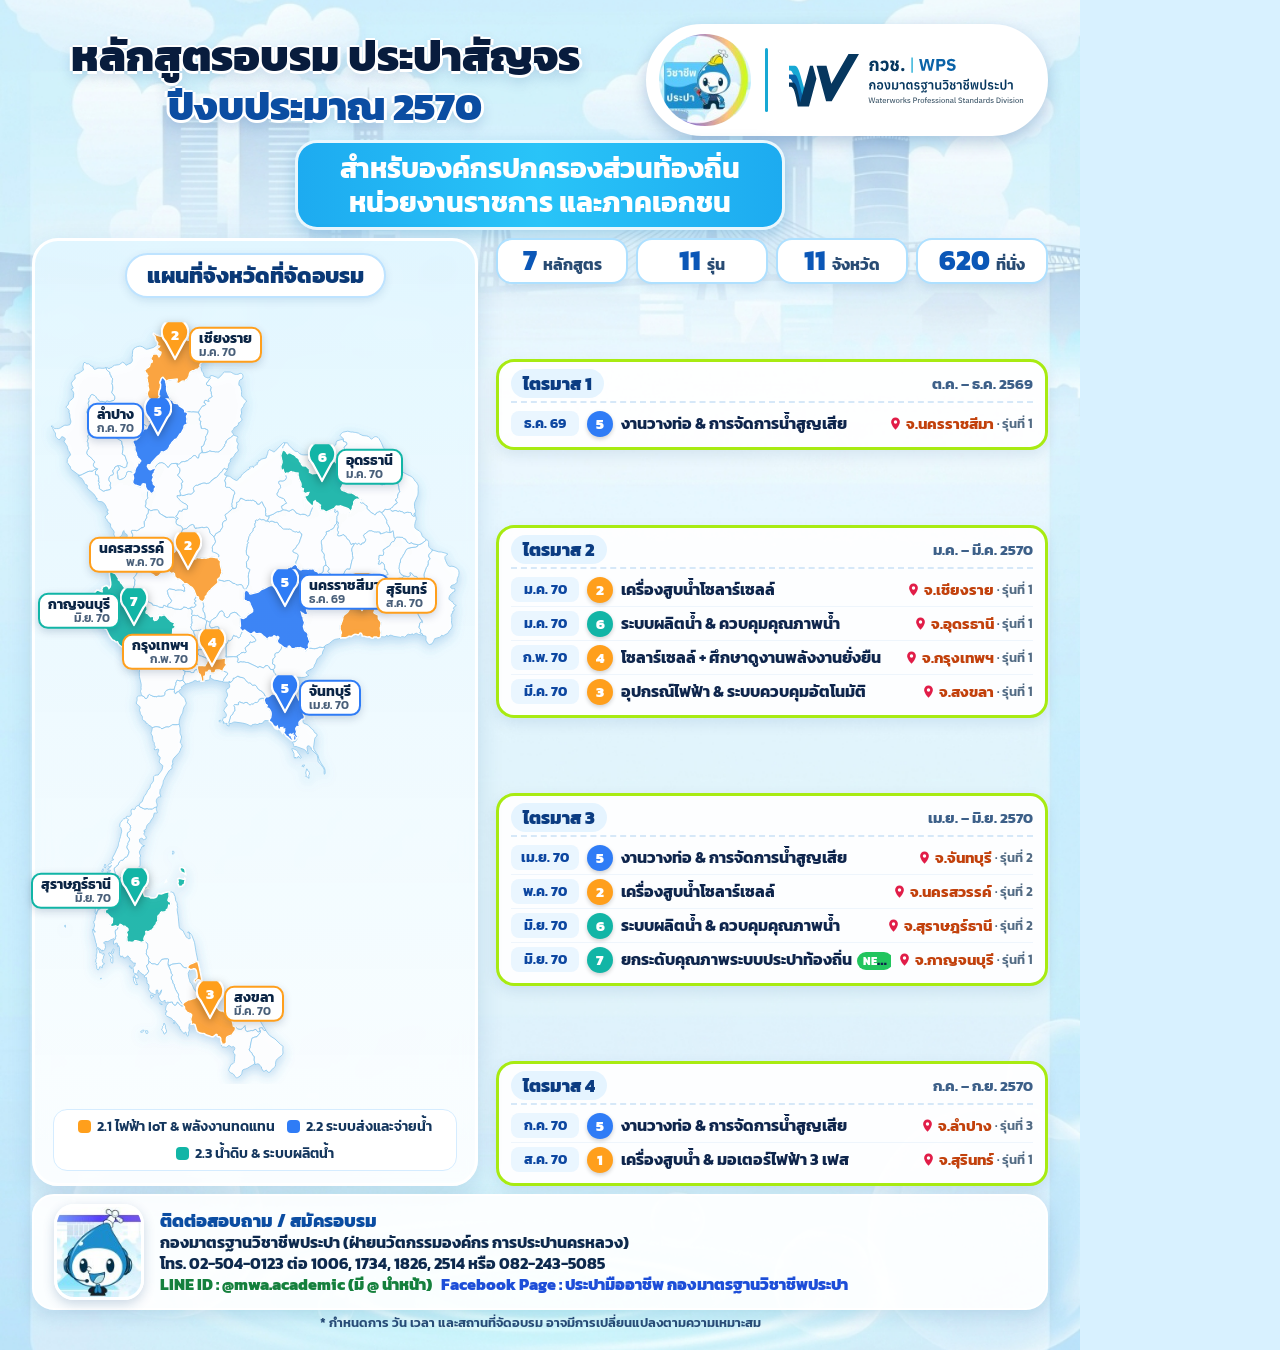
==== commit f28f5bbf: "Add dual logo (MWA badge + กวช. WPS lockup) to poster headers Co-Authored-By: Claude Sonnet 5.5 <nor" ====
--- a/html/00_overview_FY2570.html
+++ b/html/00_overview_FY2570.html
@@ -7,7 +7,7 @@
 <body><div class="poster overview"><img class="bg" src="../assets/bg.jpg">
 
 <header class="hd">
-  <h1>หลักสูตรอบรม ประปาสัญจร<br><span>ปีงบประมาณ 2570</span></h1><img class="logo" src="../assets/logo.png">
+  <h1>หลักสูตรอบรม ประปาสัญจร<br><span>ปีงบประมาณ 2570</span></h1><div class="logos"><img class="logo" src="../assets/logo.png"><div class="sep"></div><img class="wps" src="../assets/wps-lockup.svg"></div>
 </header>
 <div class="banner"><div>สำหรับองค์กรปกครองส่วนท้องถิ่น</div><div>หน่วยงานราชการ และภาคเอกชน</div></div>
 <section class="ov">
--- a/poster.css
+++ b/poster.css
@@ -5,10 +5,13 @@
 .poster>*:not(.bg){position:relative;z-index:1}
 
 /* Header */
-.hd{display:flex;align-items:center;justify-content:center;position:relative;min-height:112px;padding-right:120px}
-.hd h1{font-size:48px;font-weight:800;line-height:1.12;text-align:center;color:#081c3d;text-shadow:0 3px 0 #fff,0 -2px 0 #fff,3px 0 0 #fff,-3px 0 0 #fff,0 6px 14px rgba(0,70,140,.22)}
-.hd h1 span{color:#0b4da2;font-size:44px}
-.hd .logo{position:absolute;right:4px;top:0;width:112px;height:112px;border-radius:50%;box-shadow:0 6px 16px rgba(0,60,130,.25);border:3px solid #fff;background:#fff;object-fit:cover}
+.hd{display:flex;align-items:center;justify-content:center;position:relative;min-height:112px;padding-right:430px}
+.hd h1{font-size:44px;font-weight:800;line-height:1.12;text-align:center;color:#081c3d;text-shadow:0 3px 0 #fff,0 -2px 0 #fff,3px 0 0 #fff,-3px 0 0 #fff,0 6px 14px rgba(0,70,140,.22)}
+.hd h1 span{color:#0b4da2;font-size:40px}
+.hd .logos{position:absolute;right:0;top:0;height:112px;display:flex;align-items:center;gap:14px;padding:0 20px 0 10px;background:#fff;border:3px solid #fff;border-radius:56px;box-shadow:0 6px 16px rgba(0,60,130,.25)}
+.hd .logos .logo{width:92px;height:92px;border-radius:50%;object-fit:cover;flex:none}
+.hd .logos .sep{width:3px;height:64px;border-radius:2px;background:#17A8D4;flex:none}
+.hd .logos .wps{height:62px;width:auto;flex:none}
 
 .hd.q{flex-direction:column;align-items:flex-start;padding-left:12px;min-height:108px}
 .hd.q .kicker{font-size:28px;font-weight:700;color:#0c3b7c;text-shadow:0 2px 0 #fff,2px 0 0 #fff,-2px 0 0 #fff}
